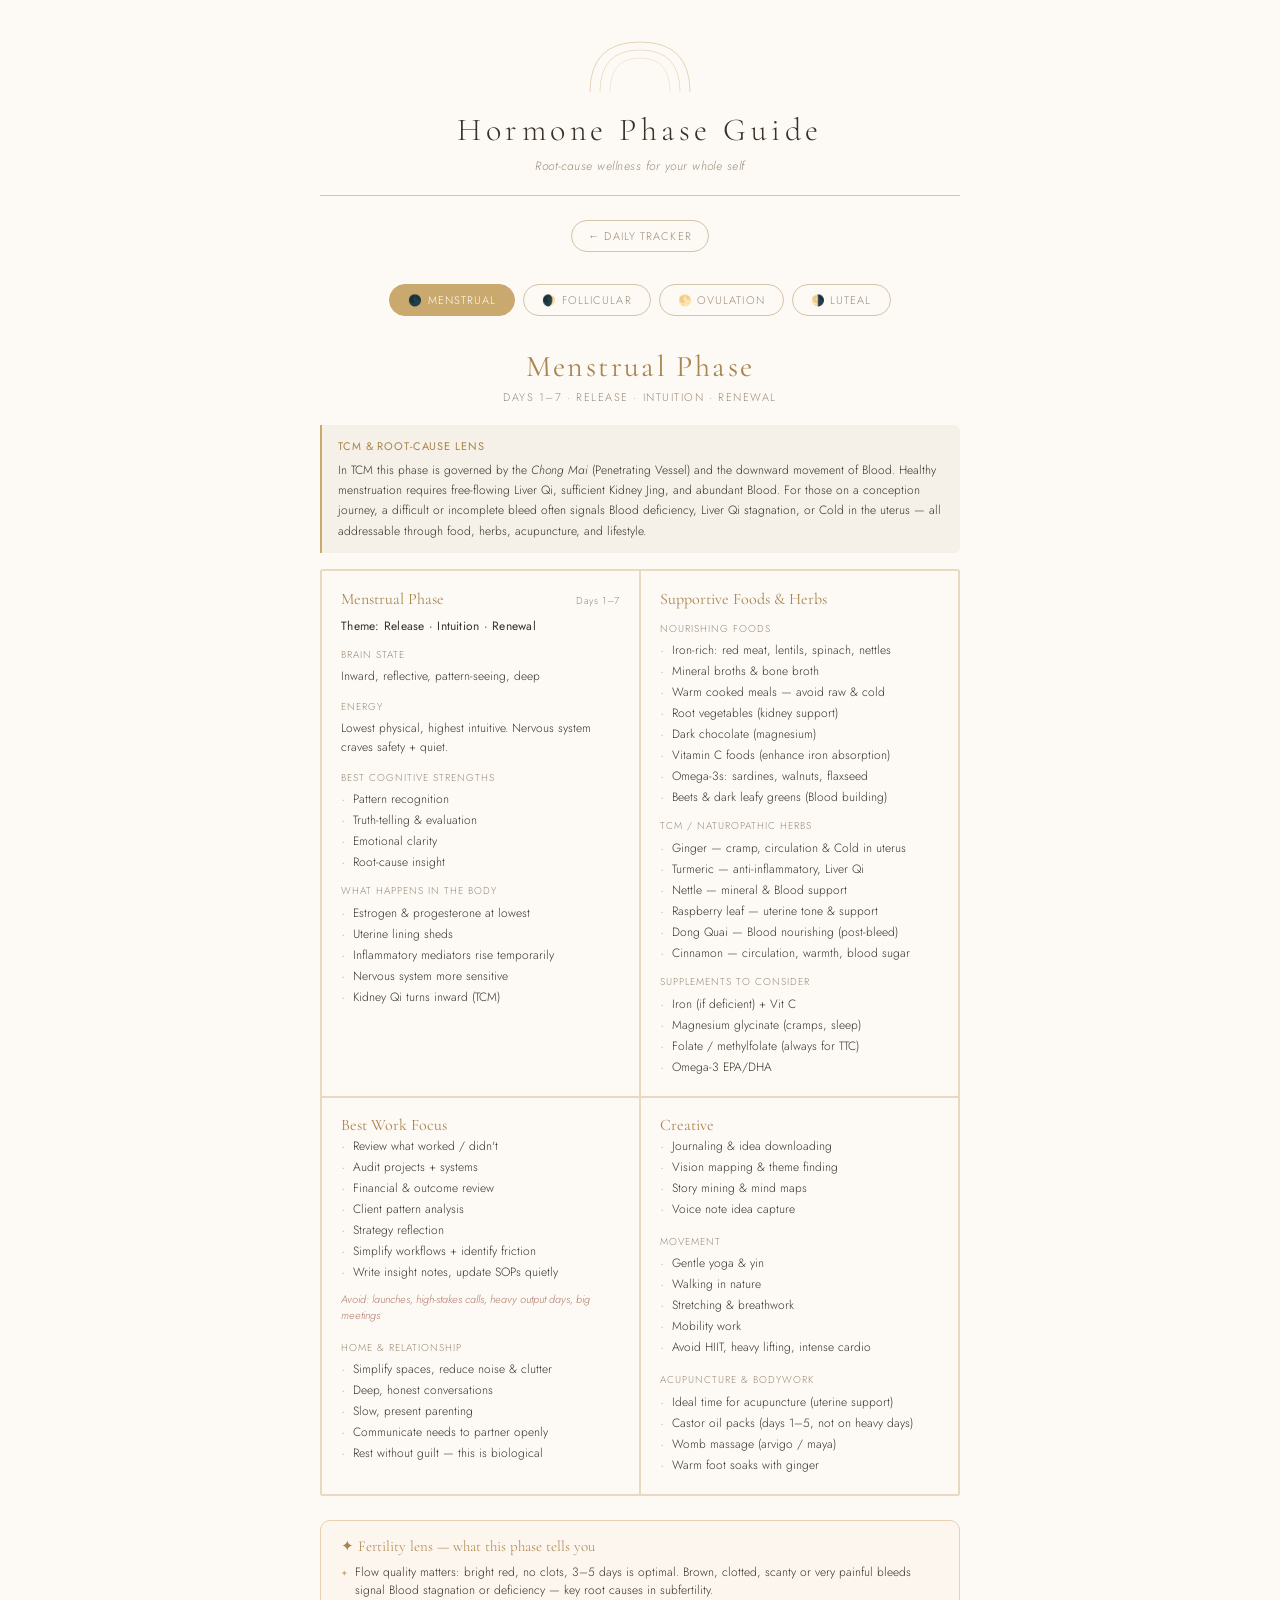
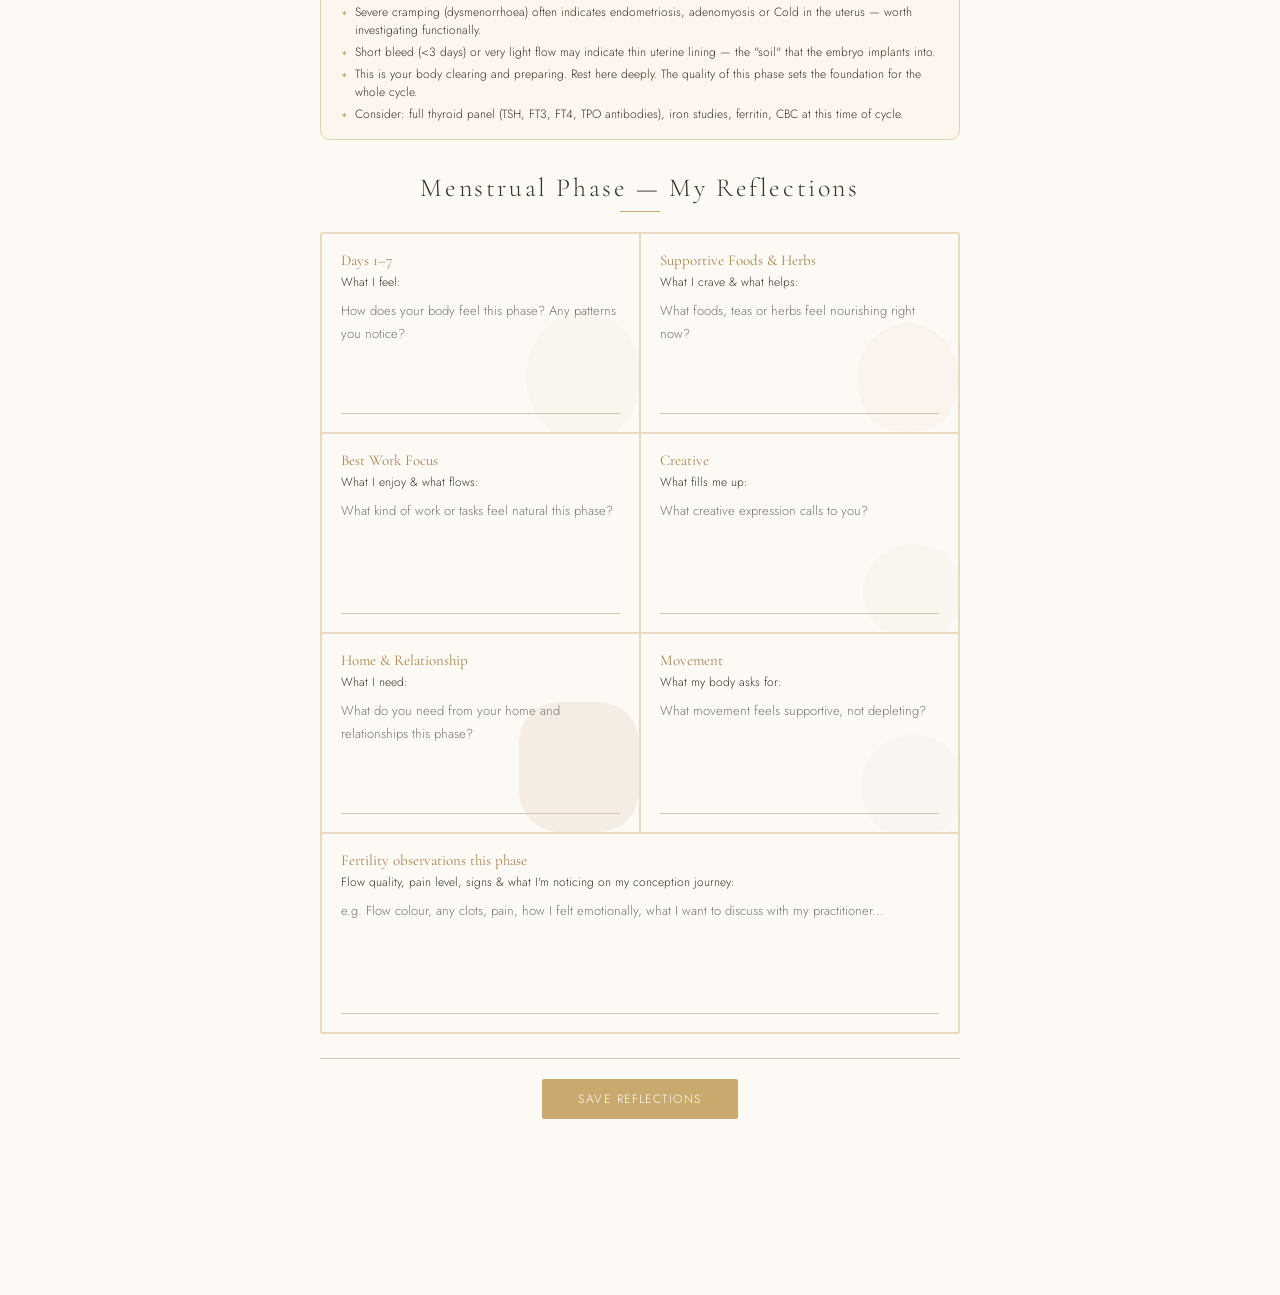
==== phases.html @ ce0a1171 "Add files via upload" ====
<!DOCTYPE html>
<html lang="en">
<head>
  <meta charset="UTF-8" />
  <meta name="viewport" content="width=device-width, initial-scale=1.0" />
  <title>Hormone Phase Guide</title>
  <link rel="preconnect" href="https://fonts.googleapis.com" />
  <link rel="preconnect" href="https://fonts.gstatic.com" crossorigin />
  <link href="https://fonts.googleapis.com/css2?family=Cormorant+Garamond:ital,wght@0,300;0,400;1,300;1,400&family=Jost:wght@300;400&display=swap" rel="stylesheet" />
  <link rel="stylesheet" href="style.css" />
  <style>
    /* ── Page-level nav ── */
    .phase-nav {
      display: flex;
      justify-content: center;
      gap: 8px;
      padding: 1.5rem 0 0.5rem;
      flex-wrap: wrap;
    }
    .phase-nav-btn {
      font-family: 'Jost', sans-serif;
      font-weight: 300;
      font-size: 11px;
      letter-spacing: 0.1em;
      text-transform: uppercase;
      border: 0.5px solid var(--border);
      background: none;
      color: var(--muted);
      padding: 7px 18px;
      border-radius: 20px;
      cursor: pointer;
      transition: all 0.2s;
    }
    .phase-nav-btn:hover { border-color: var(--sand); color: var(--sand); }
    .phase-nav-btn.active { background: var(--sand); color: #fff; border-color: var(--sand); }

    /* ── Phase page ── */
    .phase-page { display: none; padding-bottom: 4rem; }
    .phase-page.visible { display: block; }

    /* ── Overview title ── */
    .overview-title {
      text-align: center;
      font-family: 'Cormorant Garamond', serif;
      font-size: clamp(22px, 5vw, 30px);
      font-weight: 400;
      color: var(--sand-dark);
      letter-spacing: 0.08em;
      margin: 1.5rem 0 0.25rem;
    }
    .overview-subtitle {
      text-align: center;
      font-size: 11px;
      letter-spacing: 0.14em;
      color: var(--muted);
      text-transform: uppercase;
      margin-bottom: 1.25rem;
    }

    /* ── Overview grid (2×2) ── */
    .overview-grid {
      display: grid;
      grid-template-columns: 1fr 1fr;
      border: 0.5px solid var(--sand-light);
      border-radius: 2px;
      overflow: hidden;
      margin-bottom: 1.5rem;
    }
    .og-cell {
      border: 0.5px solid var(--sand-light);
      padding: 1.1rem 1.2rem 1.25rem;
    }
    .og-cell-header {
      font-family: 'Cormorant Garamond', serif;
      font-size: 16px;
      font-weight: 400;
      color: var(--sand-dark);
      margin-bottom: 0.1rem;
      display: flex;
      align-items: baseline;
      justify-content: space-between;
      gap: 8px;
    }
    .og-cell-days {
      font-family: 'Jost', sans-serif;
      font-size: 10px;
      font-weight: 300;
      color: var(--muted);
      letter-spacing: 0.06em;
    }
    .og-theme {
      font-size: 12px;
      font-weight: 400;
      color: var(--text);
      margin: 0.5rem 0 0.75rem;
      letter-spacing: 0.02em;
    }
    .og-block-label {
      font-size: 10px;
      letter-spacing: 0.1em;
      color: var(--muted);
      text-transform: uppercase;
      margin: 0.75rem 0 0.35rem;
    }
    .og-list {
      list-style: none;
      padding: 0;
      margin: 0;
      display: flex;
      flex-direction: column;
      gap: 3px;
    }
    .og-list li {
      font-size: 12px;
      font-weight: 300;
      color: var(--text);
      line-height: 1.5;
      padding-left: 12px;
      position: relative;
    }
    .og-list li::before {
      content: '·';
      position: absolute;
      left: 0;
      color: var(--sand);
      font-size: 16px;
      line-height: 1.1;
    }
    .og-avoid {
      font-size: 11px;
      color: #b07a6a;
      font-style: italic;
      margin-top: 0.625rem;
      line-height: 1.5;
    }
    .og-inline-label {
      font-size: 11px;
      font-weight: 400;
      color: var(--text);
      margin-bottom: 3px;
    }

    /* ── TCM accent box ── */
    .tcm-box {
      background: var(--sand-pale);
      border-left: 2px solid var(--sand);
      border-radius: 0 6px 6px 0;
      padding: 0.75rem 1rem;
      margin: 1rem 0;
      font-size: 12px;
      font-weight: 300;
      color: var(--text);
      line-height: 1.7;
    }
    .tcm-box strong {
      font-weight: 400;
      color: var(--sand-dark);
      display: block;
      font-size: 11px;
      letter-spacing: 0.08em;
      text-transform: uppercase;
      margin-bottom: 4px;
    }

    /* ── Fertility focus banner ── */
    .fertility-banner {
      background: #fdf6ee;
      border: 0.5px solid #e8d0b0;
      border-radius: 10px;
      padding: 1rem 1.25rem;
      margin-bottom: 1.25rem;
    }
    .fertility-banner-title {
      font-family: 'Cormorant Garamond', serif;
      font-size: 15px;
      color: var(--sand-dark);
      margin-bottom: 0.5rem;
      display: flex;
      align-items: center;
      gap: 8px;
    }
    .fertility-banner ul {
      list-style: none;
      padding: 0;
      margin: 0;
      display: flex;
      flex-direction: column;
      gap: 4px;
    }
    .fertility-banner li {
      font-size: 12px;
      font-weight: 300;
      color: var(--text);
      line-height: 1.5;
      padding-left: 14px;
      position: relative;
    }
    .fertility-banner li::before {
      content: '✦';
      position: absolute;
      left: 0;
      color: var(--sand);
      font-size: 8px;
      top: 4px;
    }

    /* ── Reflection page ── */
    .reflection-title {
      text-align: center;
      font-family: 'Cormorant Garamond', serif;
      font-size: clamp(20px, 4vw, 26px);
      font-weight: 300;
      color: var(--text);
      letter-spacing: 0.1em;
      margin: 2rem 0 0.25rem;
    }
    .reflection-divider {
      width: 40px;
      height: 0.5px;
      background: var(--sand);
      margin: 0.5rem auto 1.25rem;
    }
    .reflection-grid {
      display: grid;
      grid-template-columns: 1fr 1fr;
      border: 0.5px solid var(--sand-light);
      border-radius: 2px;
      overflow: hidden;
    }
    .rg-cell {
      border: 0.5px solid var(--sand-light);
      padding: 1.1rem 1.2rem;
      min-height: 200px;
      display: flex;
      flex-direction: column;
      position: relative;
      overflow: hidden;
    }
    .rg-cell-title {
      font-family: 'Cormorant Garamond', serif;
      font-size: 15px;
      font-weight: 400;
      color: var(--sand-dark);
      margin-bottom: 4px;
    }
    .rg-cell-prompt {
      font-size: 12px;
      font-weight: 300;
      color: var(--text);
      margin-bottom: 0.5rem;
    }
    .rg-textarea {
      flex: 1;
      background: none;
      border: none;
      border-bottom: 0.5px solid var(--border);
      font-family: 'Jost', sans-serif;
      font-size: 13px;
      font-weight: 300;
      color: var(--text);
      resize: none;
      outline: none;
      line-height: 1.8;
      min-height: 80px;
      width: 100%;
      position: relative;
      z-index: 1;
    }
    .rg-textarea:focus { border-bottom-color: var(--sand); }

    /* decorative blobs */
    .rg-blob {
      position: absolute;
      bottom: -10px;
      right: -10px;
      opacity: 0.18;
      pointer-events: none;
    }

    /* ── Back to tracker link ── */
    .back-link {
      display: inline-flex;
      align-items: center;
      gap: 6px;
      font-size: 11px;
      letter-spacing: 0.1em;
      color: var(--muted);
      text-transform: uppercase;
      text-decoration: none;
      border: 0.5px solid var(--border);
      padding: 7px 16px;
      border-radius: 20px;
      transition: all 0.2s;
      margin-bottom: 0.5rem;
    }
    .back-link:hover { border-color: var(--sand); color: var(--sand); }

    .save-reflections {
      text-align: center;
      margin-top: 1.5rem;
      padding-top: 1.25rem;
      border-top: 0.5px solid var(--border);
    }

    @media (max-width: 520px) {
      .overview-grid, .reflection-grid { grid-template-columns: 1fr; }
      .og-cell-header { flex-direction: column; gap: 2px; }
    }
  </style>
</head>
<body>
<div class="app">

  <div class="toast" id="toast">Reflections saved ✓</div>

  <header class="header">
    <div class="arch-decoration" aria-hidden="true">
      <svg viewBox="0 0 120 60" xmlns="http://www.w3.org/2000/svg" width="120" height="60">
        <path d="M10,60 Q10,10 60,10 Q110,10 110,60" fill="none" stroke="#c9a96e" stroke-width="0.8" opacity="0.6"/>
        <path d="M20,60 Q20,18 60,18 Q100,18 100,60" fill="none" stroke="#c9a96e" stroke-width="0.7" opacity="0.5"/>
        <path d="M30,60 Q30,26 60,26 Q90,26 90,60" fill="none" stroke="#c9a96e" stroke-width="0.6" opacity="0.4"/>
      </svg>
    </div>
    <h1>Hormone Phase Guide</h1>
    <p style="font-size:12px;color:var(--muted);margin-top:0.5rem;letter-spacing:0.04em;font-style:italic">Root-cause wellness for your whole self</p>
  </header>

  <div style="text-align:center;margin-top:0.75rem">
    <a href="index.html" class="back-link">← Daily tracker</a>
  </div>

  <!-- Phase navigation -->
  <nav class="phase-nav" aria-label="Phase selector">
    <button class="phase-nav-btn active" onclick="showPhase('menstrual')">🌑 Menstrual</button>
    <button class="phase-nav-btn"        onclick="showPhase('follicular')">🌒 Follicular</button>
    <button class="phase-nav-btn"        onclick="showPhase('ovulation')">🌕 Ovulation</button>
    <button class="phase-nav-btn"        onclick="showPhase('luteal')">🌗 Luteal</button>
  </nav>

  <!-- ══════════════════════════════════════
       MENSTRUAL PHASE
  ══════════════════════════════════════ -->
  <div class="phase-page visible" id="page-menstrual">

    <div class="overview-title">Menstrual Phase</div>
    <div class="overview-subtitle">Days 1–7 · Release · Intuition · Renewal</div>

    <div class="tcm-box">
      <strong>TCM &amp; Root-Cause Lens</strong>
      In TCM this phase is governed by the <em>Chong Mai</em> (Penetrating Vessel) and the downward movement of Blood. Healthy menstruation requires free-flowing Liver Qi, sufficient Kidney Jing, and abundant Blood. For those on a conception journey, a difficult or incomplete bleed often signals Blood deficiency, Liver Qi stagnation, or Cold in the uterus — all addressable through food, herbs, acupuncture, and lifestyle.
    </div>

    <div class="overview-grid">
      <!-- Cell 1: Phase overview -->
      <div class="og-cell">
        <div class="og-cell-header">Menstrual Phase <span class="og-cell-days">Days 1–7</span></div>
        <div class="og-theme">Theme: Release · Intuition · Renewal</div>
        <div class="og-block-label">Brain state</div>
        <p style="font-size:12px;font-weight:300;color:var(--text);line-height:1.6;margin-bottom:0.5rem">Inward, reflective, pattern-seeing, deep</p>
        <div class="og-block-label">Energy</div>
        <p style="font-size:12px;font-weight:300;color:var(--text);line-height:1.6;margin-bottom:0.5rem">Lowest physical, highest intuitive. Nervous system craves safety + quiet.</p>
        <div class="og-block-label">Best cognitive strengths</div>
        <ul class="og-list">
          <li>Pattern recognition</li>
          <li>Truth-telling &amp; evaluation</li>
          <li>Emotional clarity</li>
          <li>Root-cause insight</li>
        </ul>
        <div class="og-block-label">What happens in the body</div>
        <ul class="og-list">
          <li>Estrogen &amp; progesterone at lowest</li>
          <li>Uterine lining sheds</li>
          <li>Inflammatory mediators rise temporarily</li>
          <li>Nervous system more sensitive</li>
          <li>Kidney Qi turns inward (TCM)</li>
        </ul>
      </div>

      <!-- Cell 2: Food & herbs -->
      <div class="og-cell">
        <div class="og-cell-header">Supportive Foods &amp; Herbs</div>
        <div class="og-block-label">Nourishing foods</div>
        <ul class="og-list">
          <li>Iron-rich: red meat, lentils, spinach, nettles</li>
          <li>Mineral broths &amp; bone broth</li>
          <li>Warm cooked meals — avoid raw &amp; cold</li>
          <li>Root vegetables (kidney support)</li>
          <li>Dark chocolate (magnesium)</li>
          <li>Vitamin C foods (enhance iron absorption)</li>
          <li>Omega-3s: sardines, walnuts, flaxseed</li>
          <li>Beets &amp; dark leafy greens (Blood building)</li>
        </ul>
        <div class="og-block-label">TCM / naturopathic herbs</div>
        <ul class="og-list">
          <li>Ginger — cramp, circulation &amp; Cold in uterus</li>
          <li>Turmeric — anti-inflammatory, Liver Qi</li>
          <li>Nettle — mineral &amp; Blood support</li>
          <li>Raspberry leaf — uterine tone &amp; support</li>
          <li>Dong Quai — Blood nourishing (post-bleed)</li>
          <li>Cinnamon — circulation, warmth, blood sugar</li>
        </ul>
        <div class="og-block-label">Supplements to consider</div>
        <ul class="og-list">
          <li>Iron (if deficient) + Vit C</li>
          <li>Magnesium glycinate (cramps, sleep)</li>
          <li>Folate / methylfolate (always for TTC)</li>
          <li>Omega-3 EPA/DHA</li>
        </ul>
      </div>

      <!-- Cell 3: Work + home -->
      <div class="og-cell">
        <div class="og-cell-header">Best Work Focus</div>
        <ul class="og-list">
          <li>Review what worked / didn't</li>
          <li>Audit projects + systems</li>
          <li>Financial &amp; outcome review</li>
          <li>Client pattern analysis</li>
          <li>Strategy reflection</li>
          <li>Simplify workflows + identify friction</li>
          <li>Write insight notes, update SOPs quietly</li>
        </ul>
        <p class="og-avoid">Avoid: launches, high-stakes calls, heavy output days, big meetings</p>
        <div class="og-block-label" style="margin-top:1rem">Home &amp; relationship</div>
        <ul class="og-list">
          <li>Simplify spaces, reduce noise &amp; clutter</li>
          <li>Deep, honest conversations</li>
          <li>Slow, present parenting</li>
          <li>Communicate needs to partner openly</li>
          <li>Rest without guilt — this is biological</li>
        </ul>
      </div>

      <!-- Cell 4: Creative + movement -->
      <div class="og-cell">
        <div class="og-cell-header">Creative</div>
        <ul class="og-list">
          <li>Journaling &amp; idea downloading</li>
          <li>Vision mapping &amp; theme finding</li>
          <li>Story mining &amp; mind maps</li>
          <li>Voice note idea capture</li>
        </ul>
        <div class="og-block-label" style="margin-top:1rem">Movement</div>
        <ul class="og-list">
          <li>Gentle yoga &amp; yin</li>
          <li>Walking in nature</li>
          <li>Stretching &amp; breathwork</li>
          <li>Mobility work</li>
          <li>Avoid HIIT, heavy lifting, intense cardio</li>
        </ul>
        <div class="og-block-label" style="margin-top:1rem">Acupuncture &amp; bodywork</div>
        <ul class="og-list">
          <li>Ideal time for acupuncture (uterine support)</li>
          <li>Castor oil packs (days 1–5, not on heavy days)</li>
          <li>Womb massage (arvigo / maya)</li>
          <li>Warm foot soaks with ginger</li>
        </ul>
      </div>
    </div>

    <!-- Fertility focus -->
    <div class="fertility-banner">
      <div class="fertility-banner-title">✦ Fertility lens — what this phase tells you</div>
      <ul>
        <li>Flow quality matters: bright red, no clots, 3–5 days is optimal. Brown, clotted, scanty or very painful bleeds signal Blood stagnation or deficiency — key root causes in subfertility.</li>
        <li>Severe cramping (dysmenorrhoea) often indicates endometriosis, adenomyosis or Cold in the uterus — worth investigating functionally.</li>
        <li>Short bleed (&lt;3 days) or very light flow may indicate thin uterine lining — the "soil" that the embryo implants into.</li>
        <li>This is your body clearing and preparing. Rest here deeply. The quality of this phase sets the foundation for the whole cycle.</li>
        <li>Consider: full thyroid panel (TSH, FT3, FT4, TPO antibodies), iron studies, ferritin, CBC at this time of cycle.</li>
      </ul>
    </div>

    <!-- Reflection journal -->
    <div class="reflection-title">Menstrual Phase — My Reflections</div>
    <div class="reflection-divider"></div>
    <div class="reflection-grid">
      <div class="rg-cell">
        <div class="rg-cell-title">Days 1–7</div>
        <div class="rg-cell-prompt">What I feel:</div>
        <textarea class="rg-textarea" id="ref-menstrual-feel" placeholder="How does your body feel this phase? Any patterns you notice?"></textarea>
        <svg class="rg-blob" width="130" height="140" viewBox="0 0 130 140">
          <ellipse cx="65" cy="75" rx="58" ry="65" fill="#e8e0d4"/>
        </svg>
      </div>
      <div class="rg-cell">
        <div class="rg-cell-title">Supportive Foods &amp; Herbs</div>
        <div class="rg-cell-prompt">What I crave &amp; what helps:</div>
        <textarea class="rg-textarea" id="ref-menstrual-food" placeholder="What foods, teas or herbs feel nourishing right now?"></textarea>
        <svg class="rg-blob" width="120" height="130" viewBox="0 0 120 130">
          <path d="M60,10 Q110,20 110,65 Q110,120 60,120 Q10,120 10,65 Q10,20 60,10Z" fill="#f2d4c8"/>
        </svg>
      </div>
      <div class="rg-cell">
        <div class="rg-cell-title">Best Work Focus</div>
        <div class="rg-cell-prompt">What I enjoy &amp; what flows:</div>
        <textarea class="rg-textarea" id="ref-menstrual-work" placeholder="What kind of work or tasks feel natural this phase?"></textarea>
      </div>
      <div class="rg-cell">
        <div class="rg-cell-title">Creative</div>
        <div class="rg-cell-prompt">What fills me up:</div>
        <textarea class="rg-textarea" id="ref-menstrual-creative" placeholder="What creative expression calls to you?"></textarea>
        <svg class="rg-blob" width="110" height="110" viewBox="0 0 110 110">
          <ellipse cx="55" cy="60" rx="50" ry="48" fill="#e8e0d4"/>
        </svg>
      </div>
      <div class="rg-cell">
        <div class="rg-cell-title">Home &amp; Relationship</div>
        <div class="rg-cell-prompt">What I need:</div>
        <textarea class="rg-textarea" id="ref-menstrual-home" placeholder="What do you need from your home and relationships this phase?"></textarea>
        <svg class="rg-blob" width="140" height="150" viewBox="0 0 140 150">
          <rect x="10" y="10" width="120" height="130" rx="40" fill="#d4b896"/>
        </svg>
      </div>
      <div class="rg-cell">
        <div class="rg-cell-title">Movement</div>
        <div class="rg-cell-prompt">What my body asks for:</div>
        <textarea class="rg-textarea" id="ref-menstrual-move" placeholder="What movement feels supportive, not depleting?"></textarea>
        <svg class="rg-blob" width="120" height="120" viewBox="0 0 120 120">
          <ellipse cx="65" cy="65" rx="52" ry="52" fill="#e8e4dc"/>
        </svg>
      </div>
      <div class="rg-cell" style="grid-column:1/-1">
        <div class="rg-cell-title">Fertility observations this phase</div>
        <div class="rg-cell-prompt">Flow quality, pain level, signs &amp; what I'm noticing on my conception journey:</div>
        <textarea class="rg-textarea" id="ref-menstrual-fertility" rows="4" placeholder="e.g. Flow colour, any clots, pain, how I felt emotionally, what I want to discuss with my practitioner..."></textarea>
      </div>
    </div>
    <div class="save-reflections">
      <button class="btn-save" onclick="saveReflections('menstrual')">Save reflections</button>
    </div>
  </div>


  <!-- ══════════════════════════════════════
       FOLLICULAR PHASE
  ══════════════════════════════════════ -->
  <div class="phase-page" id="page-follicular">

    <div class="overview-title">Follicular Phase</div>
    <div class="overview-subtitle">Days 6–14 · Emergence · Possibility · Growth</div>

    <div class="tcm-box">
      <strong>TCM &amp; Root-Cause Lens</strong>
      Post-bleed, the body begins rebuilding. In TCM this is the <em>Yin phase</em> — Kidney Yin and Blood are nourished, the uterine lining thickens, and Essence (Jing) rises. Functionally, estrogen rises and FSH stimulates follicle development. For conception, the quality of this phase directly determines egg quality and endometrial receptivity. Nourishing Yin deeply here is one of the most powerful things a woman on a fertility journey can do.
    </div>

    <div class="overview-grid">
      <div class="og-cell">
        <div class="og-cell-header">Follicular Phase <span class="og-cell-days">Days 6–14</span></div>
        <div class="og-theme">Theme: Emergence · Possibility · New beginnings</div>
        <div class="og-block-label">Brain state</div>
        <p style="font-size:12px;font-weight:300;color:var(--text);line-height:1.6;margin-bottom:0.5rem">Curious, open, optimistic, externally focused. Dopamine rising.</p>
        <div class="og-block-label">Energy</div>
        <p style="font-size:12px;font-weight:300;color:var(--text);line-height:1.6;margin-bottom:0.5rem">Building steadily. Stamina increases. Feels lighter and more social.</p>
        <div class="og-block-label">Best cognitive strengths</div>
        <ul class="og-list">
          <li>Learning &amp; absorbing new information</li>
          <li>Starting new projects</li>
          <li>Creative ideation</li>
          <li>Risk-taking &amp; exploration</li>
        </ul>
        <div class="og-block-label">What happens in the body</div>
        <ul class="og-list">
          <li>FSH stimulates follicle development</li>
          <li>Estrogen rises — lining rebuilds</li>
          <li>Cervical mucus becomes more fluid</li>
          <li>Body temperature lower (Yin phase)</li>
          <li>Kidney Yin &amp; Blood are nourished (TCM)</li>
        </ul>
      </div>
      <div class="og-cell">
        <div class="og-cell-header">Supportive Foods &amp; Herbs</div>
        <div class="og-block-label">Nourishing foods</div>
        <ul class="og-list">
          <li>Sprouted seeds: flax, pumpkin (seed cycling)</li>
          <li>Fermented foods: kimchi, sauerkraut, kefir</li>
          <li>Light proteins: eggs, fish, legumes</li>
          <li>Colourful vegetables &amp; cruciferous greens</li>
          <li>Berries (antioxidants for egg quality)</li>
          <li>Avocado &amp; olive oil (hormone precursors)</li>
          <li>Dark leafy greens (folate, Blood building)</li>
          <li>Soaked nuts &amp; seeds</li>
        </ul>
        <div class="og-block-label">TCM / naturopathic herbs</div>
        <ul class="og-list">
          <li>Shatavari — Yin tonic, endometrial support</li>
          <li>He Shou Wu (Fo-Ti) — Blood &amp; Jing nourishing</li>
          <li>Maca root — hormonal adaptogen, egg quality</li>
          <li>Royal jelly — follicle &amp; egg quality support</li>
          <li>Schisandra — Liver, Kidney, antioxidant</li>
          <li>Peony root (Bai Shao) — Blood nourishing</li>
        </ul>
        <div class="og-block-label">Supplements to consider</div>
        <ul class="og-list">
          <li>CoQ10 / Ubiquinol (egg quality, mitochondria)</li>
          <li>Vitamin D3 + K2 (follicle development)</li>
          <li>Inositol (PCOS, insulin sensitivity)</li>
          <li>Zinc (folliculogenesis)</li>
        </ul>
      </div>
      <div class="og-cell">
        <div class="og-cell-header">Best Work Focus</div>
        <ul class="og-list">
          <li>Begin new projects &amp; initiatives</li>
          <li>Research, learning &amp; planning</li>
          <li>Pitching, networking, first meetings</li>
          <li>Content creation &amp; writing</li>
          <li>Skill building &amp; training</li>
          <li>Setting intentions &amp; goals</li>
        </ul>
        <div class="og-block-label" style="margin-top:1rem">Home &amp; relationship</div>
        <ul class="og-list">
          <li>Spring-clean &amp; refresh spaces</li>
          <li>Plan dates, social connection</li>
          <li>Communicate hopes with partner</li>
          <li>Try new activities together</li>
          <li>Reconnect with pleasure &amp; playfulness</li>
        </ul>
      </div>
      <div class="og-cell">
        <div class="og-cell-header">Creative &amp; Movement</div>
        <div class="og-block-label">Creative</div>
        <ul class="og-list">
          <li>Brainstorming &amp; vision boarding</li>
          <li>Writing, art, music</li>
          <li>Learning a new skill or craft</li>
          <li>Photography &amp; expression</li>
        </ul>
        <div class="og-block-label" style="margin-top:1rem">Movement</div>
        <ul class="og-list">
          <li>Pilates &amp; dance</li>
          <li>Running &amp; cycling (building intensity)</li>
          <li>Swimming</li>
          <li>Strength training begins well here</li>
          <li>Avoid over-exercising — cortisol disrupts estrogen</li>
        </ul>
        <div class="og-block-label" style="margin-top:1rem">Acupuncture &amp; bodywork</div>
        <ul class="og-list">
          <li>Acupuncture: follicle stimulation, Yin nourishing</li>
          <li>Abdominal massage to increase uterine blood flow</li>
          <li>Castor oil packs (days 6–12 if no active bleed)</li>
        </ul>
      </div>
    </div>

    <div class="fertility-banner">
      <div class="fertility-banner-title">✦ Fertility lens — your most important phase for egg quality</div>
      <ul>
        <li>Follicle development begins ~90 days before ovulation — what you do now (and over 3 months) directly influences egg quality. This is not a quick fix; it is deep nourishment.</li>
        <li>Estrogen dominance signs (heavy periods, breast tenderness, bloating) often indicate Liver Qi stagnation and impaired estrogen metabolism — support with cruciferous veg, DIM, and liver herbs.</li>
        <li>Thin uterine lining (&lt;7mm): focus on Kidney Yin foods, acupuncture, and avoid over-exercising which directs blood away from the uterus.</li>
        <li>PCOS pattern (follicles not maturing): seed cycling, inositol, low-GI diet, and addressing insulin resistance are key root causes.</li>
        <li>Consider: Day 3 bloods (FSH, LH, estradiol, AMH) — best taken in early follicular phase.</li>
      </ul>
    </div>

    <div class="reflection-title">Follicular Phase — My Reflections</div>
    <div class="reflection-divider"></div>
    <div class="reflection-grid">
      <div class="rg-cell">
        <div class="rg-cell-title">Days 6–14</div>
        <div class="rg-cell-prompt">What I feel:</div>
        <textarea class="rg-textarea" id="ref-follicular-feel" placeholder="How does your energy shift as you emerge from menstruation?"></textarea>
      </div>
      <div class="rg-cell">
        <div class="rg-cell-title">Supportive Foods &amp; Herbs</div>
        <div class="rg-cell-prompt">What I crave &amp; what helps:</div>
        <textarea class="rg-textarea" id="ref-follicular-food" placeholder="What feels nourishing and light right now?"></textarea>
        <svg class="rg-blob" width="120" height="120" viewBox="0 0 120 120">
          <ellipse cx="60" cy="65" rx="52" ry="48" fill="#e8f0e4"/>
        </svg>
      </div>
      <div class="rg-cell">
        <div class="rg-cell-title">Best Work Focus</div>
        <div class="rg-cell-prompt">What I enjoy &amp; what flows:</div>
        <textarea class="rg-textarea" id="ref-follicular-work" placeholder="What projects or tasks are you energised to begin?"></textarea>
      </div>
      <div class="rg-cell">
        <div class="rg-cell-title">Creative</div>
        <div class="rg-cell-prompt">What fills me up:</div>
        <textarea class="rg-textarea" id="ref-follicular-creative" placeholder="What creative sparks are arriving?"></textarea>
      </div>
      <div class="rg-cell">
        <div class="rg-cell-title">Home &amp; Relationship</div>
        <div class="rg-cell-prompt">What I need:</div>
        <textarea class="rg-textarea" id="ref-follicular-home" placeholder="How do you want to connect with your partner and home?"></textarea>
      </div>
      <div class="rg-cell">
        <div class="rg-cell-title">Movement</div>
        <div class="rg-cell-prompt">What my body asks for:</div>
        <textarea class="rg-textarea" id="ref-follicular-move" placeholder="What movement feels energising and joyful?"></textarea>
      </div>
      <div class="rg-cell" style="grid-column:1/-1">
        <div class="rg-cell-title">Fertility observations this phase</div>
        <div class="rg-cell-prompt">Mucus changes, OPK readings, BBT, energy, libido, what I'm noticing:</div>
        <textarea class="rg-textarea" id="ref-follicular-fertility" rows="4" placeholder="e.g. Mucus becoming more watery, energy returning, what I want to discuss with my practitioner..."></textarea>
      </div>
    </div>
    <div class="save-reflections">
      <button class="btn-save" onclick="saveReflections('follicular')">Save reflections</button>
    </div>
  </div>


  <!-- ══════════════════════════════════════
       OVULATION PHASE
  ══════════════════════════════════════ -->
  <div class="phase-page" id="page-ovulation">

    <div class="overview-title">Ovulation Phase</div>
    <div class="overview-subtitle">Days 14–16 · Peak · Expression · Connection</div>

    <div class="tcm-box">
      <strong>TCM &amp; Root-Cause Lens</strong>
      Ovulation is the pivot point — the transition from Yin to Yang, from building to warming. In TCM, the LH surge triggers the Kidney Yang to rise and the egg to be released. This requires strong Kidney Qi, free-flowing Liver Qi (to allow release), and abundant Jing. Anovulation or poor ovulation quality is often rooted in Kidney Yang deficiency, Liver Qi stagnation, or Phlegm-Damp obstruction (common in PCOS). This is the window of conception.
    </div>

    <div class="overview-grid">
      <div class="og-cell">
        <div class="og-cell-header">Ovulation Phase <span class="og-cell-days">Days 14–16</span></div>
        <div class="og-theme">Theme: Peak expression · Magnetism · Connection</div>
        <div class="og-block-label">Brain state</div>
        <p style="font-size:12px;font-weight:300;color:var(--text);line-height:1.6;margin-bottom:0.5rem">Confident, articulate, social, magnetic. Highest verbal fluency &amp; charisma.</p>
        <div class="og-block-label">Energy</div>
        <p style="font-size:12px;font-weight:300;color:var(--text);line-height:1.6;margin-bottom:0.5rem">Peak physical and social energy. LH surges. Testosterone briefly rises.</p>
        <div class="og-block-label">Best cognitive strengths</div>
        <ul class="og-list">
          <li>Public speaking &amp; presentations</li>
          <li>Negotiation &amp; persuasion</li>
          <li>Leadership &amp; collaboration</li>
          <li>High-stakes decisions</li>
        </ul>
        <div class="og-block-label">What happens in the body</div>
        <ul class="og-list">
          <li>LH surge triggers egg release</li>
          <li>Estrogen peaks then drops</li>
          <li>Egg is viable 12–24 hours</li>
          <li>Sperm can survive 3–5 days in fertile mucus</li>
          <li>BBT rises 0.2–0.5°C post-ovulation</li>
          <li>Kidney Yang rises (TCM)</li>
        </ul>
      </div>
      <div class="og-cell">
        <div class="og-cell-header">Supportive Foods &amp; Herbs</div>
        <div class="og-block-label">Nourishing foods</div>
        <ul class="og-list">
          <li>Sunflower &amp; sesame seeds (seed cycling)</li>
          <li>Light, vibrant whole foods</li>
          <li>Zinc-rich foods: oysters, pumpkin seeds, beef</li>
          <li>Antioxidant-rich: pomegranate, berries, beets</li>
          <li>Eggs &amp; quality animal proteins</li>
          <li>Anti-inflammatory fats: oily fish, avocado</li>
          <li>Stay well hydrated — supports fertile mucus</li>
        </ul>
        <div class="og-block-label">TCM / naturopathic herbs</div>
        <ul class="og-list">
          <li>Vitex (Chaste tree) — LH surge support</li>
          <li>Red clover — estrogen-supportive isoflavones</li>
          <li>Liquorice root — LH modulation</li>
          <li>Tribulus — ovarian stimulation (pre-ovulation)</li>
          <li>Pomegranate — uterine blood flow, implantation</li>
        </ul>
        <div class="og-block-label">Supplements to consider</div>
        <ul class="og-list">
          <li>Vitamin E (egg &amp; uterine lining quality)</li>
          <li>NAC (antioxidant, PCOS, mucus quality)</li>
          <li>L-Arginine (uterine blood flow)</li>
          <li>Continue CoQ10 &amp; folate</li>
        </ul>
      </div>
      <div class="og-cell">
        <div class="og-cell-header">Best Work Focus</div>
        <ul class="og-list">
          <li>Big presentations &amp; pitches</li>
          <li>Launches &amp; important announcements</li>
          <li>Team meetings &amp; collaboration</li>
          <li>Difficult conversations &amp; negotiations</li>
          <li>Networking &amp; visibility</li>
          <li>Mentoring &amp; leadership</li>
        </ul>
        <div class="og-block-label" style="margin-top:1rem">Home &amp; relationship</div>
        <ul class="og-list">
          <li>Intimacy &amp; connection with partner</li>
          <li>Express love, appreciation &amp; desire openly</li>
          <li>Social gatherings &amp; shared experiences</li>
          <li>Heart-to-heart conversations</li>
          <li>This is the window — prioritise connection</li>
        </ul>
      </div>
      <div class="og-cell">
        <div class="og-cell-header">Creative &amp; Movement</div>
        <div class="og-block-label">Creative</div>
        <ul class="og-list">
          <li>Performing, presenting, teaching</li>
          <li>Collaborative projects</li>
          <li>Bold creative output</li>
          <li>Video, podcast, public expression</li>
        </ul>
        <div class="og-block-label" style="margin-top:1rem">Movement</div>
        <ul class="og-list">
          <li>Peak performance training</li>
          <li>Dance, running, HIIT if desired</li>
          <li>Group fitness &amp; team sports</li>
          <li>After ovulation: transition to gentler movement</li>
        </ul>
        <div class="og-block-label" style="margin-top:1rem">Acupuncture &amp; bodywork</div>
        <ul class="og-list">
          <li>Acupuncture around ovulation: triggers &amp; supports release</li>
          <li>Abdominal massage before (not after) ovulation</li>
          <li>Rest after ovulation — support implantation</li>
        </ul>
      </div>
    </div>

    <div class="fertility-banner">
      <div class="fertility-banner-title">✦ Fertility lens — your conception window</div>
      <ul>
        <li>The fertile window is typically 5 days before ovulation + the day of. Egg-white cervical mucus is your most reliable free sign — it keeps sperm alive and guides them.</li>
        <li>OPK peak = LH surge = ovulation ~24–36 hours away. Time intimacy the day of peak and the day after.</li>
        <li>BBT: temperature rises &gt;0.2°C and stays elevated confirms ovulation occurred. Track over several cycles to find your true pattern.</li>
        <li>No confirmed BBT rise or LH surge despite trying? Possible anovulation — worth investigating with a Day 21 progesterone blood test and potentially ultrasound monitoring.</li>
        <li>Short luteal phase (&lt;10 days from ovulation to period): suggests low progesterone — directly impacts implantation success. Vitex, Vit B6, and progesterone-supporting herbs help.</li>
        <li>After ovulation: shift to warmth, rest, and nourishment. Avoid vigorous exercise, very cold food, and high stress during the implantation window (days 6–10 post-ovulation).</li>
      </ul>
    </div>

    <div class="reflection-title">Ovulation Phase — My Reflections</div>
    <div class="reflection-divider"></div>
    <div class="reflection-grid">
      <div class="rg-cell">
        <div class="rg-cell-title">Days 14–16</div>
        <div class="rg-cell-prompt">What I feel:</div>
        <textarea class="rg-textarea" id="ref-ovulation-feel" placeholder="How does your body feel at its peak? What do you notice?"></textarea>
        <svg class="rg-blob" width="130" height="130" viewBox="0 0 130 130">
          <ellipse cx="65" cy="70" rx="58" ry="55" fill="#f5e8d0"/>
        </svg>
      </div>
      <div class="rg-cell">
        <div class="rg-cell-title">Supportive Foods &amp; Herbs</div>
        <div class="rg-cell-prompt">What I crave &amp; what helps:</div>
        <textarea class="rg-textarea" id="ref-ovulation-food" placeholder="What foods feel vibrant and energising right now?"></textarea>
      </div>
      <div class="rg-cell">
        <div class="rg-cell-title">Best Work Focus</div>
        <div class="rg-cell-prompt">What I enjoy &amp; what flows:</div>
        <textarea class="rg-textarea" id="ref-ovulation-work" placeholder="What are you most magnetic and capable of right now?"></textarea>
      </div>
      <div class="rg-cell">
        <div class="rg-cell-title">Creative</div>
        <div class="rg-cell-prompt">What fills me up:</div>
        <textarea class="rg-textarea" id="ref-ovulation-creative" placeholder="How are you expressing yourself at your fullest?"></textarea>
      </div>
      <div class="rg-cell">
        <div class="rg-cell-title">Home &amp; Relationship</div>
        <div class="rg-cell-prompt">What I need:</div>
        <textarea class="rg-textarea" id="ref-ovulation-home" placeholder="How do you want to connect and be received?"></textarea>
      </div>
      <div class="rg-cell">
        <div class="rg-cell-title">Movement</div>
        <div class="rg-cell-prompt">What my body asks for:</div>
        <textarea class="rg-textarea" id="ref-ovulation-move" placeholder="What movement feels powerful and alive?"></textarea>
      </div>
      <div class="rg-cell" style="grid-column:1/-1">
        <div class="rg-cell-title">Fertility observations this phase</div>
        <div class="rg-cell-prompt">OPK readings, mucus, BBT, intimacy timing, how the window felt this cycle:</div>
        <textarea class="rg-textarea" id="ref-ovulation-fertility" rows="4" placeholder="e.g. OPK peaked on day 14, egg-white mucus days 12–15, BBT rose on day 15, intimacy on days 13 &amp; 14..."></textarea>
      </div>
    </div>
    <div class="save-reflections">
      <button class="btn-save" onclick="saveReflections('ovulation')">Save reflections</button>
    </div>
  </div>


  <!-- ══════════════════════════════════════
       LUTEAL PHASE
  ══════════════════════════════════════ -->
  <div class="phase-page" id="page-luteal">

    <div class="overview-title">Luteal Phase</div>
    <div class="overview-subtitle">Days 17–28 · Integration · Nesting · Completion</div>

    <div class="tcm-box">
      <strong>TCM &amp; Root-Cause Lens</strong>
      The luteal phase is governed by Kidney Yang — the warming, transforming energy that sustains the corpus luteum and maintains progesterone. For conception, this phase must be warm, long enough (minimum 10 days), and progesterone must be sufficient to hold an implanting embryo. In TCM, luteal phase defect is seen as Kidney Yang deficiency, sometimes combined with Liver Qi stagnation. This is also when the nervous system is most sensitive — unprocessed emotions, poor sleep, and high stress directly suppress progesterone.
    </div>

    <div class="overview-grid">
      <div class="og-cell">
        <div class="og-cell-header">Luteal Phase <span class="og-cell-days">Days 17–28</span></div>
        <div class="og-theme">Theme: Integration · Nesting · Completion</div>
        <div class="og-block-label">Brain state</div>
        <p style="font-size:12px;font-weight:300;color:var(--text);line-height:1.6;margin-bottom:0.5rem">Detail-focused, methodical, inward. Less social. Sensitivity heightens.</p>
        <div class="og-block-label">Energy</div>
        <p style="font-size:12px;font-weight:300;color:var(--text);line-height:1.6;margin-bottom:0.5rem">Declines progressively. Progesterone is calming but sedating. Body prepares to shed — or to hold an embryo.</p>
        <div class="og-block-label">Best cognitive strengths</div>
        <ul class="og-list">
          <li>Detail work &amp; editing</li>
          <li>Systems &amp; organisation</li>
          <li>Finishing projects</li>
          <li>Discernment &amp; quality control</li>
        </ul>
        <div class="og-block-label">What happens in the body</div>
        <ul class="og-list">
          <li>Progesterone rises (from corpus luteum)</li>
          <li>BBT remains elevated</li>
          <li>Uterus prepares for implantation (days 6–10 post-ovulation)</li>
          <li>If no implantation: progesterone falls, period triggered</li>
          <li>Kidney Yang warms the uterus (TCM)</li>
        </ul>
      </div>
      <div class="og-cell">
        <div class="og-cell-header">Supportive Foods &amp; Herbs</div>
        <div class="og-block-label">Nourishing foods</div>
        <ul class="og-list">
          <li>Sesame &amp; sunflower seeds (seed cycling)</li>
          <li>Complex carbohydrates: sweet potato, quinoa, oats</li>
          <li>Warm, cooked, grounding meals</li>
          <li>Magnesium-rich: dark chocolate, leafy greens, nuts</li>
          <li>B6 foods: turkey, banana, chickpeas, salmon</li>
          <li>Zinc: oysters, pumpkin seeds, beef</li>
          <li>Reduce sugar, caffeine &amp; alcohol (worsen PMS)</li>
          <li>Avoid cold &amp; raw food — uterus needs warmth</li>
        </ul>
        <div class="og-block-label">TCM / naturopathic herbs</div>
        <ul class="og-list">
          <li>Vitex (Chaste tree) — corpus luteum, progesterone support</li>
          <li>Ashwagandha — cortisol, stress, progesterone protection</li>
          <li>Wild yam — progesterone precursor support</li>
          <li>Motherwort — uterine &amp; nervous system support</li>
          <li>Reishi — adaptogen, immune modulation</li>
          <li>Saffron — mood, serotonin, PMS</li>
        </ul>
        <div class="og-block-label">Supplements to consider</div>
        <ul class="og-list">
          <li>Vitamin B6 (progesterone, PMS, luteal support)</li>
          <li>Magnesium glycinate (sleep, cramps, anxiety)</li>
          <li>Vitex / Agnus castus</li>
          <li>Continue: folate, CoQ10, omega-3, Vit D</li>
        </ul>
      </div>
      <div class="og-cell">
        <div class="og-cell-header">Best Work Focus</div>
        <ul class="og-list">
          <li>Editing, refining, finishing</li>
          <li>Admin, systems &amp; organisation</li>
          <li>Responding to messages &amp; clearing backlog</li>
          <li>Detailed analytical work</li>
          <li>Planning next cycle's goals</li>
          <li>SOPs, documentation, processes</li>
        </ul>
        <p class="og-avoid">Avoid: new launches, high-stakes events in late luteal. Work with your energy, not against it.</p>
        <div class="og-block-label" style="margin-top:1rem">Home &amp; relationship</div>
        <ul class="og-list">
          <li>Nest &amp; create comfort at home</li>
          <li>Communicate needs clearly (don't withdraw)</li>
          <li>Set boundaries gently</li>
          <li>Ask for support — this is not weakness</li>
          <li>Slow parenting, extra patience with self</li>
        </ul>
      </div>
      <div class="og-cell">
        <div class="og-cell-header">Creative &amp; Movement</div>
        <div class="og-block-label">Creative</div>
        <ul class="og-list">
          <li>Editing &amp; refining existing work</li>
          <li>Crafting, cooking, making</li>
          <li>Journaling what needs to be released</li>
          <li>Gentle music, reading, slow art</li>
        </ul>
        <div class="og-block-label" style="margin-top:1rem">Movement</div>
        <ul class="og-list">
          <li>Pilates, yoga, swimming</li>
          <li>Walking, hiking in nature</li>
          <li>Strength at lower intensity</li>
          <li>Late luteal: very gentle movement only</li>
          <li>During implantation window (days 6–10 post-ov): rest, warmth, calm</li>
        </ul>
        <div class="og-block-label" style="margin-top:1rem">Acupuncture &amp; bodywork</div>
        <ul class="og-list">
          <li>Acupuncture: progesterone support, Yang warming</li>
          <li>Womb warming: moxa, heat packs (lower abdomen)</li>
          <li>No castor oil packs in luteal phase (TTC)</li>
          <li>Feet &amp; lower back warmth (Kidney Yang)</li>
        </ul>
      </div>
    </div>

    <div class="fertility-banner">
      <div class="fertility-banner-title">✦ Fertility lens — the implantation window &amp; luteal support</div>
      <ul>
        <li>Days 6–10 post-ovulation is the implantation window. Prioritise: warmth, rest, nourishment, low stress. This is not the time for intense exercise, fasting, or cold exposure.</li>
        <li>Luteal phase defect (LPD): phase shorter than 10 days, or Day 21 progesterone below 30 nmol/L suggests inadequate corpus luteum function — a direct barrier to implantation.</li>
        <li>PMS is not normal — it is a sign of hormonal imbalance (often estrogen dominance relative to low progesterone, or low serotonin/dopamine). Severe PMS is addressable at the root.</li>
        <li>Spotting before period (premenstrual spotting): often low progesterone or Kidney Yang deficiency in TCM. Vitex, B6, and progesterone support can help significantly.</li>
        <li>PMDD or severe mood shifts: consider DUTCH hormone testing to map your full hormonal picture across the cycle.</li>
        <li>The two-week wait: anxiety is understandable but cortisol actively suppresses progesterone. Practices that regulate the nervous system (breathwork, gentle yoga, acupuncture, meditation) are genuinely therapeutic here.</li>
        <li>Consider: Day 21 (or 7 days post-ovulation) progesterone blood test — the most important fertility marker in this phase.</li>
      </ul>
    </div>

    <div class="reflection-title">Luteal Phase — My Reflections</div>
    <div class="reflection-divider"></div>
    <div class="reflection-grid">
      <div class="rg-cell">
        <div class="rg-cell-title">Days 17–28</div>
        <div class="rg-cell-prompt">What I feel:</div>
        <textarea class="rg-textarea" id="ref-luteal-feel" placeholder="How does your energy and mood shift? What symptoms arise?"></textarea>
        <svg class="rg-blob" width="130" height="140" viewBox="0 0 130 140">
          <ellipse cx="65" cy="75" rx="58" ry="65" fill="#e8e0d4"/>
        </svg>
      </div>
      <div class="rg-cell">
        <div class="rg-cell-title">Supportive Foods &amp; Herbs</div>
        <div class="rg-cell-prompt">What I crave &amp; what helps:</div>
        <textarea class="rg-textarea" id="ref-luteal-food" placeholder="What foods feel grounding and warm right now?"></textarea>
        <svg class="rg-blob" width="120" height="120" viewBox="0 0 120 120">
          <rect x="10" y="10" width="100" height="100" rx="35" fill="#f0e4d0"/>
        </svg>
      </div>
      <div class="rg-cell">
        <div class="rg-cell-title">Best Work Focus</div>
        <div class="rg-cell-prompt">What I enjoy &amp; what flows:</div>
        <textarea class="rg-textarea" id="ref-luteal-work" placeholder="What kind of tasks feel manageable and satisfying?"></textarea>
      </div>
      <div class="rg-cell">
        <div class="rg-cell-title">Creative</div>
        <div class="rg-cell-prompt">What fills me up:</div>
        <textarea class="rg-textarea" id="ref-luteal-creative" placeholder="What slow, nesting creativity calls to you?"></textarea>
      </div>
      <div class="rg-cell">
        <div class="rg-cell-title">Home &amp; Relationship</div>
        <div class="rg-cell-prompt">What I need:</div>
        <textarea class="rg-textarea" id="ref-luteal-home" placeholder="What do you need from your home and partner right now?"></textarea>
        <svg class="rg-blob" width="140" height="150" viewBox="0 0 140 150">
          <rect x="10" y="10" width="120" height="130" rx="40" fill="#d4b896"/>
        </svg>
      </div>
      <div class="rg-cell">
        <div class="rg-cell-title">Movement</div>
        <div class="rg-cell-prompt">What my body asks for:</div>
        <textarea class="rg-textarea" id="ref-luteal-move" placeholder="What gentle movement honours where you are?"></textarea>
        <svg class="rg-blob" width="120" height="120" viewBox="0 0 120 120">
          <ellipse cx="65" cy="65" rx="52" ry="52" fill="#e8e4dc"/>
        </svg>
      </div>
      <div class="rg-cell" style="grid-column:1/-1">
        <div class="rg-cell-title">Fertility observations this phase</div>
        <div class="rg-cell-prompt">BBT pattern, progesterone symptoms, PMS, implantation window experience, two-week wait thoughts:</div>
        <textarea class="rg-textarea" id="ref-luteal-fertility" rows="4" placeholder="e.g. BBT stayed elevated until day 26, some breast tenderness (progesterone sign), spotted at day 11 post-ov, feeling anxious during the wait — noting to bring to my practitioner..."></textarea>
      </div>
    </div>
    <div class="save-reflections">
      <button class="btn-save" onclick="saveReflections('luteal')">Save reflections</button>
    </div>
  </div>

</div><!-- /app -->

<script>
'use strict';
const REFL_KEY = 'hormone_phase_reflections';

function showPhase(phase) {
  document.querySelectorAll('.phase-page').forEach(p => p.classList.remove('visible'));
  document.querySelectorAll('.phase-nav-btn').forEach(b => b.classList.remove('active'));
  document.getElementById('page-' + phase).classList.add('visible');
  event.currentTarget.classList.add('active');
  window.scrollTo({ top: 0, behavior: 'smooth' });
  loadReflections(phase);
}

function saveReflections(phase) {
  const data = JSON.parse(localStorage.getItem(REFL_KEY) || '{}');
  data[phase] = {};
  document.querySelectorAll('[id^="ref-' + phase + '-"]').forEach(el => {
    const key = el.id.replace('ref-' + phase + '-', '');
    data[phase][key] = el.value;
  });
  localStorage.setItem(REFL_KEY, JSON.stringify(data));
  const t = document.getElementById('toast');
  t.classList.add('show');
  setTimeout(() => t.classList.remove('show'), 2200);
}

function loadReflections(phase) {
  const data = JSON.parse(localStorage.getItem(REFL_KEY) || '{}');
  if (!data[phase]) return;
  Object.entries(data[phase]).forEach(([key, val]) => {
    const el = document.getElementById('ref-' + phase + '-' + key);
    if (el) el.value = val;
  });
}

// Load whichever phase is visible on init
document.addEventListener('DOMContentLoaded', () => loadReflections('menstrual'));
</script>
</body>
</html>
---- style.css ----
/* ─────────────────────────────────────────
   Hormone Phase Tracker — style.css
   ───────────────────────────────────────── */

*, *::before, *::after {
  box-sizing: border-box;
  margin: 0;
  padding: 0;
}

:root {
  --sand:        #c9a96e;
  --sand-dark:   #a8844e;
  --sand-light:  #e8d9c0;
  --sand-pale:   #f5f0e8;
  --text:        #3a3228;
  --muted:       #9a8a78;
  --border:      #d4c4a8;
  --success:     #7a9e7e;
  --bg:          #fdfaf6;
  --radius-sm:   6px;
  --radius-md:   10px;
  --radius-lg:   14px;
}

html {
  font-size: 16px;
  scroll-behavior: smooth;
}

body {
  font-family: 'Jost', sans-serif;
  font-weight: 300;
  color: var(--text);
  background: var(--bg);
  min-height: 100vh;
  padding: 0 0 4rem;
}

h1, h2, h3 {
  font-family: 'Cormorant Garamond', serif;
  font-weight: 300;
}

/* ── App shell ─────────────────────────── */
.app {
  max-width: 680px;
  margin: 0 auto;
  padding: 0 1.25rem 3rem;
  position: relative;
}

/* ── Toast ─────────────────────────────── */
.toast {
  position: fixed;
  top: 1.25rem;
  left: 50%;
  transform: translateX(-50%) translateY(-8px);
  background: var(--success);
  color: #fff;
  font-size: 12px;
  letter-spacing: 0.08em;
  padding: 8px 22px;
  border-radius: 20px;
  opacity: 0;
  pointer-events: none;
  transition: opacity 0.3s, transform 0.3s;
  z-index: 100;
}
.toast.show {
  opacity: 1;
  transform: translateX(-50%) translateY(0);
}

/* ── Header ────────────────────────────── */
.header {
  text-align: center;
  padding: 2rem 0 1.25rem;
  border-bottom: 0.5px solid var(--border);
  margin-bottom: 1.5rem;
}
.arch-decoration {
  display: block;
  margin: 0 auto 0.75rem;
}
.header h1 {
  font-size: clamp(22px, 5vw, 32px);
  letter-spacing: 0.14em;
  color: var(--text);
}
.date-row {
  display: flex;
  align-items: center;
  justify-content: center;
  gap: 14px;
  margin-top: 0.875rem;
}
.date-display {
  font-size: 13px;
  color: var(--muted);
  letter-spacing: 0.06em;
  min-width: 200px;
  text-align: center;
}
.date-nav {
  background: none;
  border: 0.5px solid var(--border);
  width: 30px;
  height: 30px;
  border-radius: 50%;
  cursor: pointer;
  font-size: 18px;
  color: var(--muted);
  display: flex;
  align-items: center;
  justify-content: center;
  transition: border-color 0.2s, color 0.2s;
  line-height: 1;
}
.date-nav:hover {
  border-color: var(--sand);
  color: var(--sand);
}

/* ── Cycle bar ─────────────────────────── */
.cycle-bar {
  display: flex;
  border: 0.5px solid var(--border);
  border-radius: var(--radius-md);
  overflow: hidden;
  margin-bottom: 1.25rem;
}
.cycle-phase {
  flex: 1;
  background: none;
  border: none;
  border-right: 0.5px solid var(--border);
  padding: 10px 4px 8px;
  font-family: 'Jost', sans-serif;
  font-weight: 300;
  font-size: 11px;
  letter-spacing: 0.06em;
  color: var(--muted);
  cursor: pointer;
  transition: background 0.2s, color 0.2s;
  text-align: center;
  display: flex;
  flex-direction: column;
  align-items: center;
  gap: 3px;
}
.cycle-phase:last-child { border-right: none; }
.cycle-phase .days {
  font-size: 9px;
  color: var(--border);
  letter-spacing: 0.04em;
}
.cycle-phase:hover { background: var(--sand-pale); }
.cycle-phase.active {
  background: var(--sand-pale);
  color: var(--sand);
}
.cycle-phase.active .days { color: var(--sand-light); }

/* ── Phase banner ──────────────────────── */
.phase-banner {
  display: flex;
  align-items: center;
  gap: 14px;
  background: var(--sand-pale);
  border: 0.5px solid var(--border);
  border-radius: var(--radius-lg);
  padding: 1rem 1.25rem;
  margin-bottom: 1.5rem;
}
.phase-moon { font-size: 22px; }
.phase-label {
  font-size: 10px;
  letter-spacing: 0.1em;
  color: var(--muted);
  text-transform: uppercase;
  margin-bottom: 2px;
}
.phase-name {
  font-family: 'Cormorant Garamond', serif;
  font-size: 20px;
  color: var(--sand-dark);
  letter-spacing: 0.04em;
}
.phase-hint {
  font-size: 12px;
  color: var(--muted);
  font-style: italic;
  margin-left: auto;
  text-align: right;
  max-width: 120px;
  line-height: 1.4;
}

/* ── Sections ──────────────────────────── */
.section { margin-bottom: 1.25rem; }
.section-header {
  display: flex;
  align-items: center;
  gap: 8px;
  padding: 0.5rem 0;
  border-bottom: 0.5px solid var(--border);
  margin-bottom: 1rem;
  cursor: pointer;
  user-select: none;
}
.section-header h2 {
  font-size: 12px;
  letter-spacing: 0.14em;
  color: var(--sand);
  text-transform: uppercase;
  flex: 1;
}
.section-toggle {
  font-size: 10px;
  color: var(--muted);
  transition: transform 0.25s;
}
.section-toggle.open { transform: rotate(0deg); }

.section-body {
  display: flex;
  flex-direction: column;
  gap: 10px;
}
.section-body.hidden { display: none; }

/* ── Fields ────────────────────────────── */
.field {
  display: flex;
  flex-direction: column;
  gap: 5px;
}
.field label {
  font-size: 10px;
  letter-spacing: 0.09em;
  color: var(--muted);
  text-transform: uppercase;
}
.field input[type="text"],
.field input[type="time"],
.field input[type="number"],
.field textarea,
.field select {
  background: none;
  border: none;
  border-bottom: 0.5px solid var(--border);
  padding: 6px 2px;
  font-family: 'Jost', sans-serif;
  font-size: 14px;
  font-weight: 300;
  color: var(--text);
  outline: none;
  width: 100%;
  transition: border-color 0.2s;
  -webkit-appearance: none;
  border-radius: 0;
}
.field input:focus,
.field textarea:focus,
.field select:focus {
  border-bottom-color: var(--sand);
}
.field textarea {
  resize: none;
  line-height: 1.7;
}
.field input::placeholder,
.field textarea::placeholder {
  color: var(--border);
  font-style: italic;
}

/* ── Grid helpers ──────────────────────── */
.row-2 { display: grid; grid-template-columns: 1fr 1fr; gap: 14px; }

/* ── Ratings ───────────────────────────── */
.rating-row {
  display: flex;
  align-items: center;
  gap: 12px;
}
.rating-row > label {
  font-size: 10px;
  letter-spacing: 0.09em;
  color: var(--muted);
  text-transform: uppercase;
  width: 140px;
  flex-shrink: 0;
}
.stars { display: flex; gap: 6px; }
.star {
  width: 24px;
  height: 24px;
  background: none;
  border: none;
  cursor: pointer;
  font-size: 16px;
  color: var(--border);
  padding: 0;
  line-height: 1;
  transition: color 0.15s, transform 0.1s;
  display: flex;
  align-items: center;
  justify-content: center;
}
.star:hover { transform: scale(1.15); }
.star.active { color: var(--sand); }

/* ── Pill buttons ──────────────────────── */
.pill-grid { display: flex; gap: 7px; flex-wrap: wrap; }
.pill-btn {
  border: 0.5px solid var(--border);
  background: none;
  padding: 5px 13px;
  border-radius: 20px;
  font-size: 12px;
  font-family: 'Jost', sans-serif;
  font-weight: 300;
  color: var(--muted);
  cursor: pointer;
  transition: all 0.15s;
  letter-spacing: 0.03em;
}
.pill-btn:hover { border-color: var(--sand-light); color: var(--sand); }
.pill-btn.active {
  border-color: var(--sand);
  color: var(--sand-dark);
  background: var(--sand-pale);
}

/* ── Tasks ─────────────────────────────── */
.tasks-area { display: flex; flex-direction: column; gap: 7px; }
.task-item {
  display: flex;
  align-items: center;
  gap: 10px;
}
.task-check {
  width: 18px;
  height: 18px;
  border: 0.5px solid var(--border);
  border-radius: 4px;
  flex-shrink: 0;
  cursor: pointer;
  display: flex;
  align-items: center;
  justify-content: center;
  transition: all 0.15s;
  background: none;
  font-size: 11px;
  color: transparent;
}
.task-check.checked {
  border-color: var(--sand);
  background: var(--sand-pale);
  color: var(--sand);
}
.task-input {
  flex: 1;
  background: none;
  border: none;
  border-bottom: 0.5px solid var(--border);
  padding: 5px 2px;
  font-family: 'Jost', sans-serif;
  font-size: 13px;
  font-weight: 300;
  color: var(--text);
  outline: none;
  transition: border-color 0.2s;
}
.task-input:focus { border-bottom-color: var(--sand); }
.task-input::placeholder { color: var(--border); font-style: italic; }
.task-input.done {
  text-decoration: line-through;
  color: var(--muted);
}
.task-remove {
  background: none;
  border: none;
  color: var(--border);
  cursor: pointer;
  font-size: 14px;
  padding: 0 2px;
  transition: color 0.15s;
  line-height: 1;
}
.task-remove:hover { color: #c0776a; }
.add-task {
  background: none;
  border: 0.5px dashed var(--border);
  color: var(--muted);
  font-size: 12px;
  font-family: 'Jost', sans-serif;
  font-weight: 300;
  letter-spacing: 0.08em;
  padding: 8px;
  width: 100%;
  cursor: pointer;
  border-radius: var(--radius-sm);
  margin-top: 4px;
  transition: all 0.2s;
}
.add-task:hover { border-color: var(--sand); color: var(--sand); }

/* ── Save bar ──────────────────────────── */
.save-bar {
  display: flex;
  gap: 10px;
  justify-content: center;
  margin-top: 2rem;
  padding-top: 1.5rem;
  border-top: 0.5px solid var(--border);
}
.btn-save {
  background: var(--sand);
  color: #fff;
  border: none;
  padding: 11px 36px;
  font-family: 'Jost', sans-serif;
  font-size: 12px;
  font-weight: 300;
  letter-spacing: 0.12em;
  cursor: pointer;
  border-radius: 2px;
  transition: background 0.2s;
  text-transform: uppercase;
}
.btn-save:hover { background: var(--sand-dark); }
.btn-clear {
  background: none;
  border: 0.5px solid var(--border);
  color: var(--muted);
  padding: 11px 22px;
  font-family: 'Jost', sans-serif;
  font-size: 12px;
  font-weight: 300;
  letter-spacing: 0.1em;
  cursor: pointer;
  border-radius: 2px;
  transition: all 0.2s;
  text-transform: uppercase;
}
.btn-clear:hover { border-color: var(--muted); color: var(--text); }

/* ── History ───────────────────────────── */
.history-list { display: flex; flex-direction: column; gap: 10px; }
.history-card {
  background: #fff;
  border: 0.5px solid var(--border);
  border-radius: var(--radius-md);
  padding: 0.875rem 1.1rem;
}
.history-card-header {
  display: flex;
  align-items: center;
  justify-content: space-between;
  margin-bottom: 0.625rem;
}
.history-date {
  font-family: 'Cormorant Garamond', serif;
  font-size: 16px;
  color: var(--text);
}
.history-phase-badge {
  font-size: 10px;
  letter-spacing: 0.08em;
  color: var(--sand-dark);
  background: var(--sand-pale);
  border: 0.5px solid var(--sand-light);
  padding: 3px 10px;
  border-radius: 12px;
  text-transform: uppercase;
}
.history-ratings {
  display: flex;
  gap: 14px;
  font-size: 11px;
  color: var(--muted);
  margin-bottom: 6px;
  flex-wrap: wrap;
}
.history-ratings span { letter-spacing: 0.04em; }
.history-ratings .dot {
  display: inline-block;
  width: 7px;
  height: 7px;
  border-radius: 50%;
  background: var(--sand);
  margin-right: 4px;
  vertical-align: middle;
}
.history-notes {
  font-size: 12px;
  color: var(--muted);
  font-style: italic;
  line-height: 1.5;
  border-top: 0.5px solid var(--border);
  padding-top: 6px;
  margin-top: 6px;
}
.history-delete {
  background: none;
  border: none;
  color: var(--border);
  cursor: pointer;
  font-size: 12px;
  transition: color 0.15s;
  padding: 0;
}
.history-delete:hover { color: #c0776a; }
.history-empty {
  font-size: 13px;
  color: var(--border);
  font-style: italic;
  text-align: center;
  padding: 1.5rem 0;
}

/* ── Responsive ────────────────────────── */
@media (max-width: 480px) {
  .phase-hint { display: none; }
  .rating-row { flex-direction: column; align-items: flex-start; gap: 6px; }
  .rating-row > label { width: auto; }
  .row-2 { grid-template-columns: 1fr; }
  .cycle-phase { font-size: 10px; padding: 8px 2px; }
}
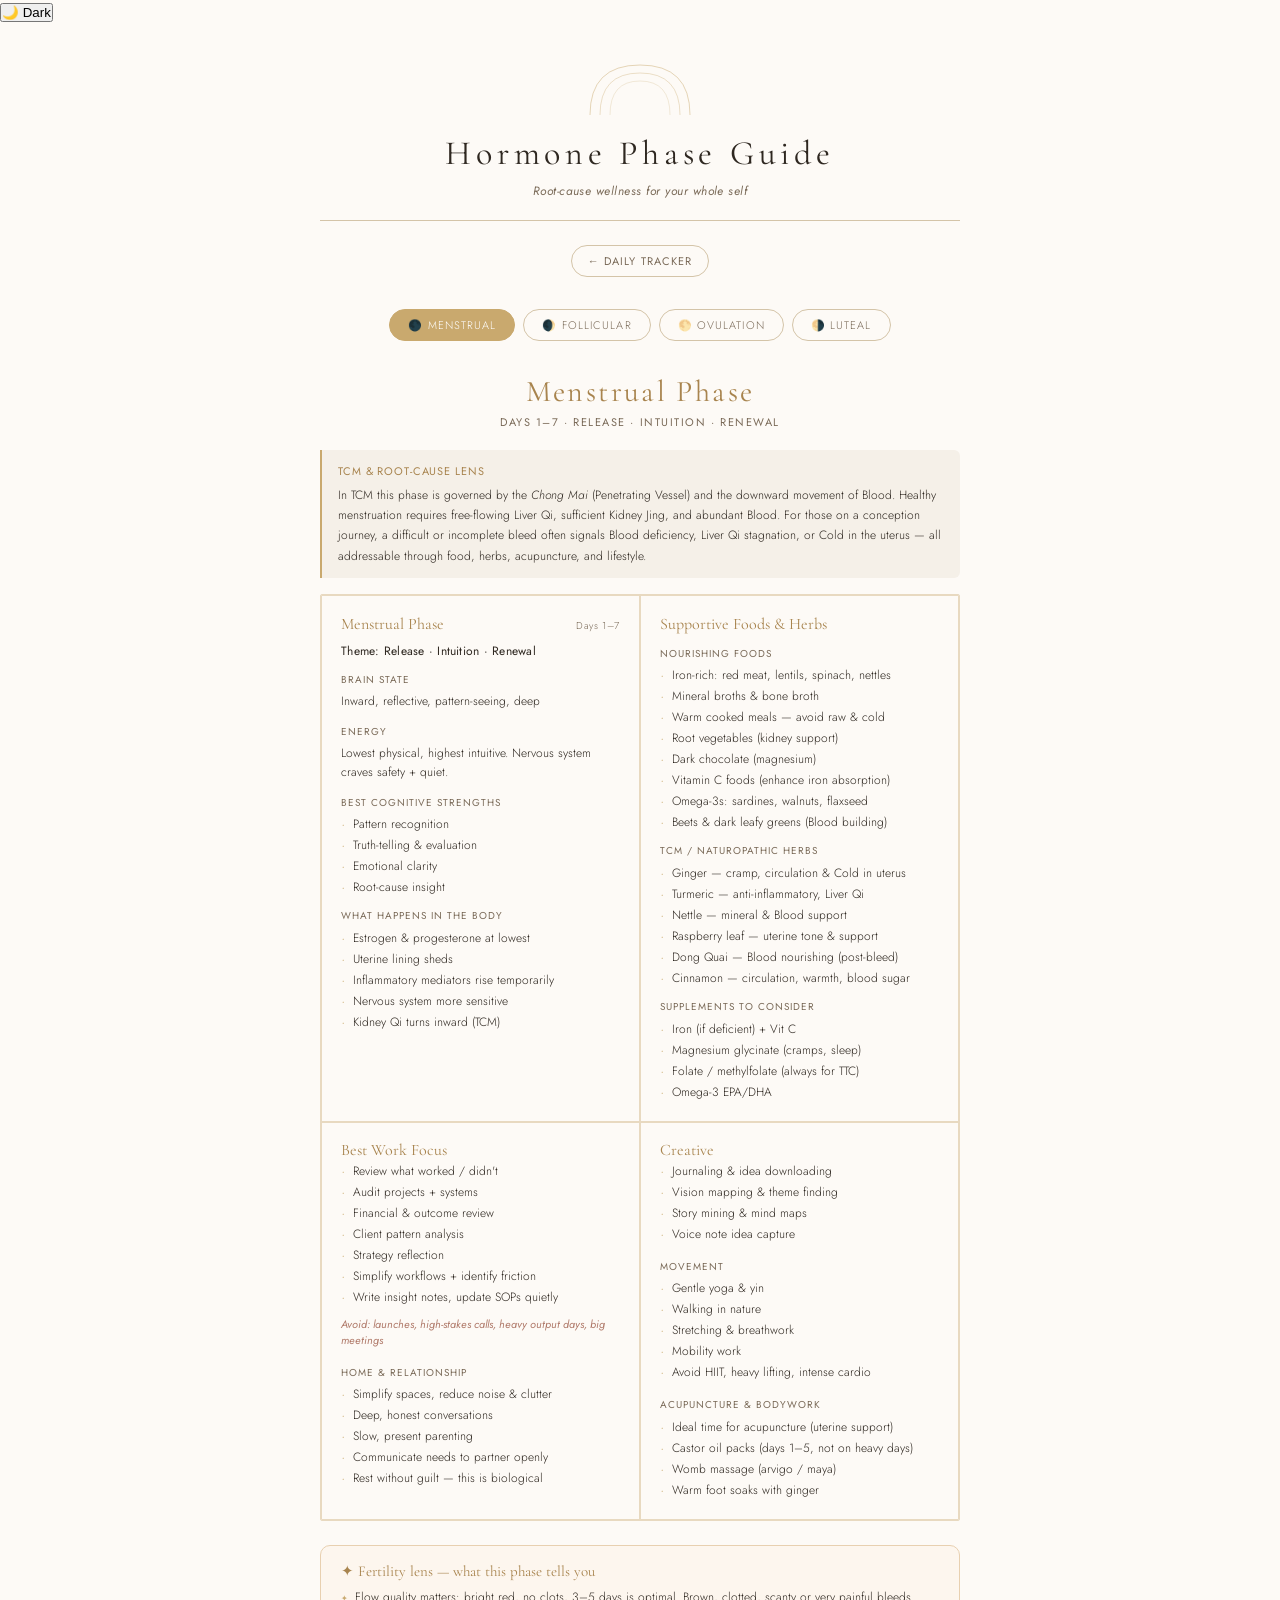
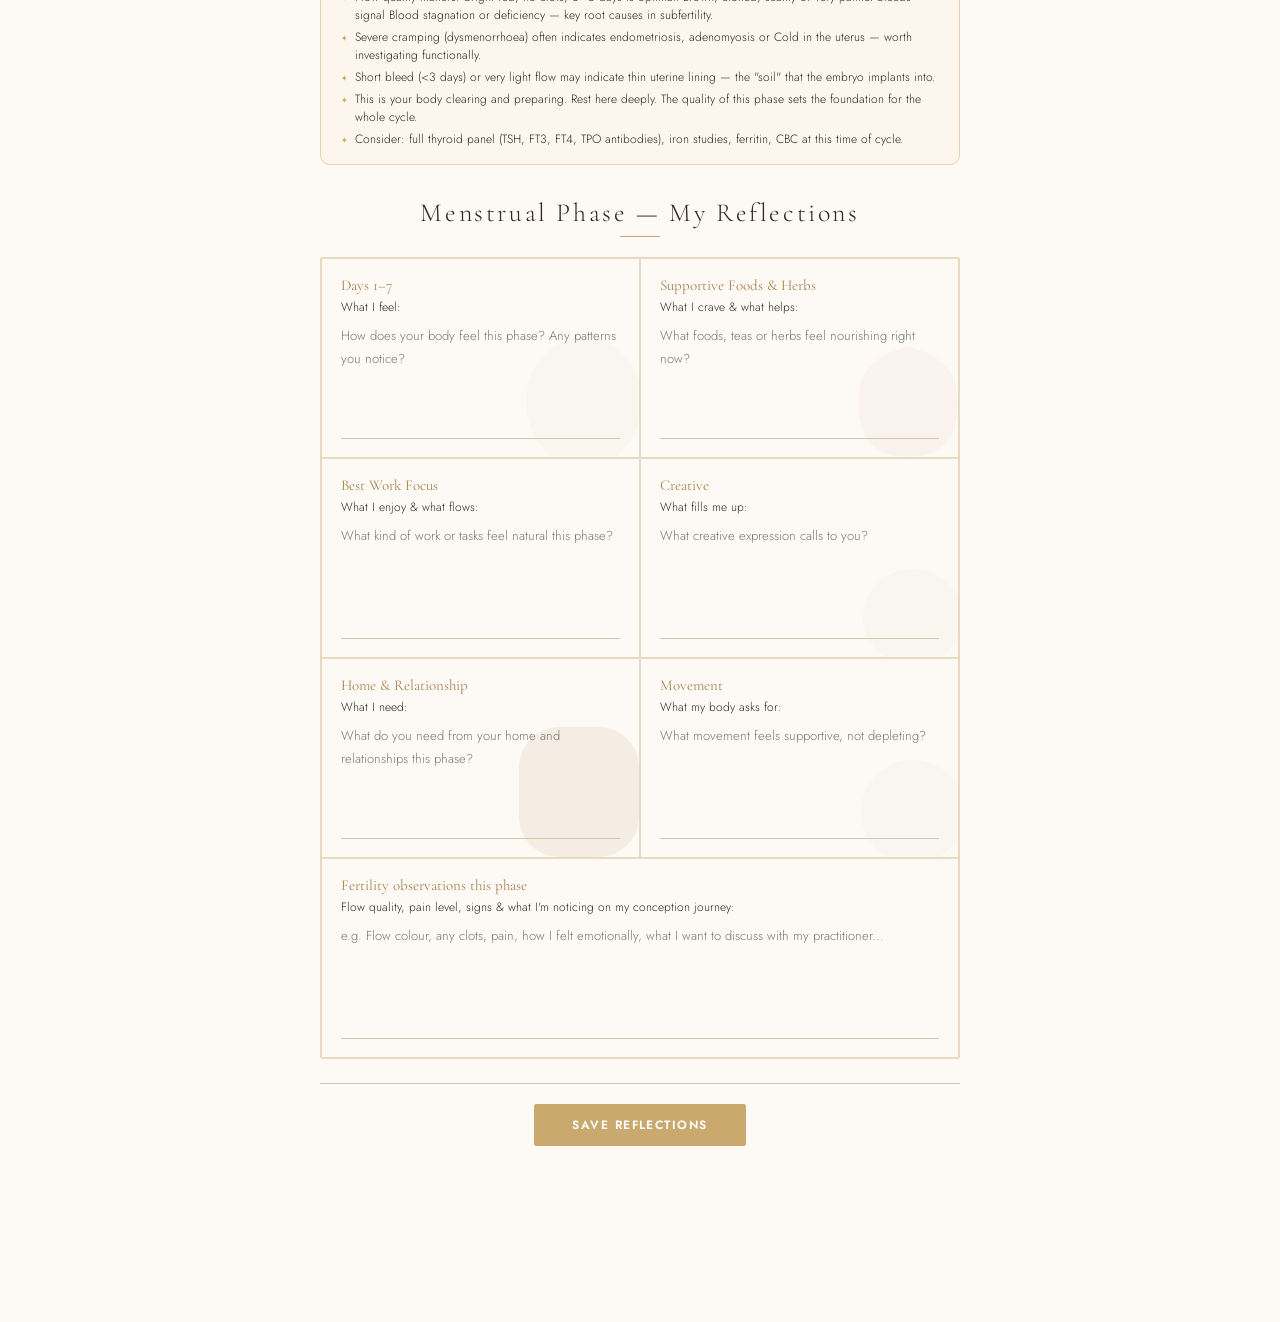
==== commit ab6ea5b6: "Update phases.html" ====
--- a/phases.html
+++ b/phases.html
@@ -306,9 +306,26 @@
       .overview-grid, .reflection-grid { grid-template-columns: 1fr; }
       .og-cell-header { flex-direction: column; gap: 2px; }
     }
-  </style>
+  [data-theme="dark"] .og-cell,
+[data-theme="dark"] .rg-cell { background: #231c15; }
+[data-theme="dark"] .overview-grid,
+[data-theme="dark"] .reflection-grid { border-color: var(--border); }
+[data-theme="dark"] .tcm-box { background: #2a2118; }
+[data-theme="dark"] .fertility-banner { background: #231c15; border-color: var(--border); }
+[data-theme="dark"] .rg-textarea { color: var(--text); }
+[data-theme="dark"] body { background: #1a1410; color: #f0e8dc; }
+[data-theme="dark"] .og-list li,
+[data-theme="dark"] .og-theme,
+[data-theme="dark"] p { color: #e0d4c4; }
+[data-theme="dark"] .og-block-label { color: #a89880; }
+[data-theme="dark"] .og-avoid { color: #c09888; }
+</style>
 </head>
 <body>
+<button class="theme-toggle" id="themeToggle" onclick="toggleTheme()" aria-label="Toggle dark mode">
+  <span class="toggle-icon" id="toggleIcon">🌙</span>
+  <span id="toggleLabel">Dark</span>
+</button>
 <div class="app">
 
   <div class="toast" id="toast">Reflections saved ✓</div>
@@ -1094,6 +1111,26 @@
 
 // Load whichever phase is visible on init
 document.addEventListener('DOMContentLoaded', () => loadReflections('menstrual'));
+
+function applyTheme(theme) {
+  document.documentElement.setAttribute('data-theme', theme);
+  const icon  = document.getElementById('toggleIcon');
+  const label = document.getElementById('toggleLabel');
+  if (theme === 'dark') {
+    if (icon)  icon.textContent  = '☀️';
+    if (label) label.textContent = 'Light';
+  } else {
+    if (icon)  icon.textContent  = '🌙';
+    if (label) label.textContent = 'Dark';
+  }
+}
+function toggleTheme() {
+  const current = document.documentElement.getAttribute('data-theme') || 'light';
+  const next = current === 'dark' ? 'light' : 'dark';
+  applyTheme(next);
+  localStorage.setItem('hormone_tracker_theme', next);
+}
+(function(){ applyTheme(localStorage.getItem('hormone_tracker_theme') || 'light'); })();
 </script>
 </body>
 </html>
--- a/style.css
+++ b/style.css
@@ -2,19 +2,15 @@
    Hormone Phase Tracker — style.css
    ───────────────────────────────────────── */
 
-*, *::before, *::after {
-  box-sizing: border-box;
-  margin: 0;
-  padding: 0;
-}
+*, *::before, *::after { box-sizing: border-box; margin: 0; padding: 0; }
 
 :root {
   --sand:        #c9a96e;
   --sand-dark:   #a8844e;
   --sand-light:  #e8d9c0;
   --sand-pale:   #f5f0e8;
-  --text:        #3a3228;
-  --muted:       #9a8a78;
+  --text:        #2e2720;
+  --muted:       #7a6a58;
   --border:      #d4c4a8;
   --success:     #7a9e7e;
   --bg:          #fdfaf6;
@@ -23,510 +19,318 @@
   --radius-lg:   14px;
 }
 
-html {
-  font-size: 16px;
-  scroll-behavior: smooth;
-}
+html { font-size: 16px; scroll-behavior: smooth; }
 
 body {
   font-family: 'Jost', sans-serif;
-  font-weight: 300;
+  font-weight: 400;           /* ↑ was 300 */
   color: var(--text);
   background: var(--bg);
   min-height: 100vh;
   padding: 0 0 4rem;
-}
-
-h1, h2, h3 {
+  -webkit-font-smoothing: antialiased;
+}
+
+h1, h2, h3 { font-family: 'Cormorant Garamond', serif; font-weight: 400; }
+
+/* ── App shell ── */
+.app { max-width: 680px; margin: 0 auto; padding: 0 1.25rem 3rem; position: relative; }
+
+/* ── Toast ── */
+.toast {
+  position: fixed; top: 1.25rem; left: 50%;
+  transform: translateX(-50%) translateY(-8px);
+  background: var(--success); color: #fff;
+  font-size: 13px; font-weight: 500; letter-spacing: 0.06em;
+  padding: 9px 24px; border-radius: 20px;
+  opacity: 0; pointer-events: none;
+  transition: opacity 0.3s, transform 0.3s; z-index: 100;
+}
+.toast.show { opacity: 1; transform: translateX(-50%) translateY(0); }
+
+/* ── Header ── */
+.header { text-align: center; padding: 2rem 0 1.25rem; border-bottom: 0.5px solid var(--border); margin-bottom: 1.5rem; }
+.arch-decoration { display: block; margin: 0 auto 0.75rem; }
+.header h1 { font-size: clamp(24px, 5vw, 34px); letter-spacing: 0.14em; color: var(--text); }
+.date-row { display: flex; align-items: center; justify-content: center; gap: 14px; margin-top: 0.875rem; }
+.date-display { font-size: 14px; font-weight: 500; color: var(--muted); letter-spacing: 0.04em; min-width: 200px; text-align: center; }
+.date-nav {
+  background: none; border: 0.5px solid var(--border);
+  width: 32px; height: 32px; border-radius: 50%; cursor: pointer;
+  font-size: 20px; color: var(--muted);
+  display: flex; align-items: center; justify-content: center;
+  transition: border-color 0.2s, color 0.2s;
+}
+.date-nav:hover { border-color: var(--sand); color: var(--sand); }
+
+/* ── Cycle Intel Banner ── */
+.cycle-intel {
+  display: flex; align-items: center; justify-content: space-between; flex-wrap: wrap; gap: 10px;
+  background: var(--sand-pale); border: 0.5px solid var(--border);
+  border-radius: var(--radius-lg); padding: 1rem 1.25rem; margin-bottom: 1rem;
+}
+.intel-phase { display: flex; align-items: center; gap: 12px; }
+.intel-moon  { font-size: 22px; }
+.intel-label { font-size: 10px; letter-spacing: 0.1em; color: var(--muted); text-transform: uppercase; margin-bottom: 2px; font-weight: 500; }
+.intel-name  { font-family: 'Cormorant Garamond', serif; font-size: 19px; color: var(--sand-dark); letter-spacing: 0.03em; }
+.intel-stats { display: flex; gap: 7px; flex-wrap: wrap; }
+.intel-pill  {
+  font-size: 11px; font-weight: 500; letter-spacing: 0.05em;
+  color: var(--muted); background: #fff; border: 0.5px solid var(--border);
+  padding: 4px 11px; border-radius: 12px;
+}
+.fertile-pill { color: var(--sand-dark); border-color: var(--sand-light); background: #fff8ee; }
+
+/* ── Phase wisdom card ── */
+.phase-wisdom {
+  margin-bottom: 1rem; background: var(--sand-pale);
+  border: 0.5px solid var(--border); border-radius: var(--radius-lg);
+  padding: 1.1rem 1.4rem 1.1rem 1.2rem;
+  display: flex; gap: 14px; align-items: flex-start;
+  animation: wisdomFade 0.4s ease;
+}
+@keyframes wisdomFade { from { opacity:0; transform:translateY(4px);} to { opacity:1; transform:translateY(0);} }
+.wisdom-moon { font-size: 22px; flex-shrink: 0; margin-top: 2px; }
+.wisdom-text {
   font-family: 'Cormorant Garamond', serif;
-  font-weight: 300;
-}
-
-/* ── App shell ─────────────────────────── */
-.app {
-  max-width: 680px;
-  margin: 0 auto;
-  padding: 0 1.25rem 3rem;
-  position: relative;
-}
-
-/* ── Toast ─────────────────────────────── */
-.toast {
-  position: fixed;
-  top: 1.25rem;
-  left: 50%;
-  transform: translateX(-50%) translateY(-8px);
-  background: var(--success);
-  color: #fff;
-  font-size: 12px;
-  letter-spacing: 0.08em;
-  padding: 8px 22px;
-  border-radius: 20px;
-  opacity: 0;
-  pointer-events: none;
-  transition: opacity 0.3s, transform 0.3s;
-  z-index: 100;
-}
-.toast.show {
-  opacity: 1;
-  transform: translateX(-50%) translateY(0);
-}
-
-/* ── Header ────────────────────────────── */
-.header {
-  text-align: center;
-  padding: 2rem 0 1.25rem;
-  border-bottom: 0.5px solid var(--border);
-  margin-bottom: 1.5rem;
-}
-.arch-decoration {
-  display: block;
-  margin: 0 auto 0.75rem;
-}
-.header h1 {
-  font-size: clamp(22px, 5vw, 32px);
-  letter-spacing: 0.14em;
-  color: var(--text);
-}
-.date-row {
-  display: flex;
-  align-items: center;
-  justify-content: center;
-  gap: 14px;
-  margin-top: 0.875rem;
-}
-.date-display {
-  font-size: 13px;
-  color: var(--muted);
-  letter-spacing: 0.06em;
-  min-width: 200px;
-  text-align: center;
-}
-.date-nav {
-  background: none;
-  border: 0.5px solid var(--border);
-  width: 30px;
-  height: 30px;
-  border-radius: 50%;
-  cursor: pointer;
-  font-size: 18px;
-  color: var(--muted);
-  display: flex;
-  align-items: center;
-  justify-content: center;
-  transition: border-color 0.2s, color 0.2s;
-  line-height: 1;
-}
-.date-nav:hover {
-  border-color: var(--sand);
-  color: var(--sand);
-}
-
-/* ── Cycle bar ─────────────────────────── */
+  font-size: 16px; font-weight: 400; font-style: italic;
+  color: var(--text); line-height: 1.8; margin: 0;
+  border: none; padding: 0; letter-spacing: 0.01em;
+}
+
+/* ── Cycle bar ── */
 .cycle-bar {
-  display: flex;
-  border: 0.5px solid var(--border);
-  border-radius: var(--radius-md);
-  overflow: hidden;
-  margin-bottom: 1.25rem;
+  display: flex; border: 0.5px solid var(--border);
+  border-radius: var(--radius-md); overflow: hidden; margin-bottom: 0.4rem;
 }
 .cycle-phase {
-  flex: 1;
-  background: none;
-  border: none;
+  flex: 1; background: none; border: none;
   border-right: 0.5px solid var(--border);
   padding: 10px 4px 8px;
-  font-family: 'Jost', sans-serif;
-  font-weight: 300;
-  font-size: 11px;
-  letter-spacing: 0.06em;
-  color: var(--muted);
-  cursor: pointer;
-  transition: background 0.2s, color 0.2s;
-  text-align: center;
-  display: flex;
-  flex-direction: column;
-  align-items: center;
-  gap: 3px;
+  font-family: 'Jost', sans-serif; font-weight: 500;
+  font-size: 11px; letter-spacing: 0.05em; color: var(--muted);
+  cursor: pointer; transition: background 0.2s, color 0.2s;
+  text-align: center; display: flex; flex-direction: column; align-items: center; gap: 3px;
 }
 .cycle-phase:last-child { border-right: none; }
-.cycle-phase .days {
-  font-size: 9px;
-  color: var(--border);
-  letter-spacing: 0.04em;
-}
+.cycle-phase .days { font-size: 9px; color: var(--border); letter-spacing: 0.04em; font-weight: 400; }
 .cycle-phase:hover { background: var(--sand-pale); }
-.cycle-phase.active {
-  background: var(--sand-pale);
-  color: var(--sand);
-}
+.cycle-phase.active { background: var(--sand-pale); color: var(--sand-dark); }
 .cycle-phase.active .days { color: var(--sand-light); }
 
-/* ── Phase banner ──────────────────────── */
+.override-note { font-size: 11px; color: var(--border); text-align: center; margin-bottom: 1.25rem; letter-spacing: 0.04em; }
+
+/* ── Phase banner ── */
 .phase-banner {
-  display: flex;
-  align-items: center;
-  gap: 14px;
-  background: var(--sand-pale);
-  border: 0.5px solid var(--border);
-  border-radius: var(--radius-lg);
-  padding: 1rem 1.25rem;
-  margin-bottom: 1.5rem;
-}
-.phase-moon { font-size: 22px; }
-.phase-label {
-  font-size: 10px;
-  letter-spacing: 0.1em;
-  color: var(--muted);
-  text-transform: uppercase;
-  margin-bottom: 2px;
-}
-.phase-name {
-  font-family: 'Cormorant Garamond', serif;
-  font-size: 20px;
-  color: var(--sand-dark);
-  letter-spacing: 0.04em;
-}
-.phase-hint {
-  font-size: 12px;
-  color: var(--muted);
-  font-style: italic;
-  margin-left: auto;
-  text-align: right;
-  max-width: 120px;
-  line-height: 1.4;
-}
-
-/* ── Sections ──────────────────────────── */
+  display: flex; align-items: center; gap: 14px;
+  background: var(--sand-pale); border: 0.5px solid var(--border);
+  border-radius: var(--radius-lg); padding: 1rem 1.25rem; margin-bottom: 1.5rem;
+}
+.phase-moon  { font-size: 22px; }
+.phase-label { font-size: 10px; letter-spacing: 0.1em; color: var(--muted); text-transform: uppercase; font-weight: 500; margin-bottom: 2px; }
+.phase-name  { font-family: 'Cormorant Garamond', serif; font-size: 20px; color: var(--sand-dark); }
+.phase-hint  { font-size: 13px; font-weight: 500; color: var(--muted); font-style: italic; margin-left: auto; text-align: right; max-width: 130px; line-height: 1.4; }
+
+/* ── Sections ── */
 .section { margin-bottom: 1.25rem; }
 .section-header {
-  display: flex;
-  align-items: center;
-  gap: 8px;
-  padding: 0.5rem 0;
-  border-bottom: 0.5px solid var(--border);
-  margin-bottom: 1rem;
-  cursor: pointer;
-  user-select: none;
-}
-.section-header h2 {
-  font-size: 12px;
-  letter-spacing: 0.14em;
-  color: var(--sand);
-  text-transform: uppercase;
-  flex: 1;
-}
-.section-toggle {
-  font-size: 10px;
-  color: var(--muted);
-  transition: transform 0.25s;
-}
-.section-toggle.open { transform: rotate(0deg); }
-
-.section-body {
-  display: flex;
-  flex-direction: column;
-  gap: 10px;
-}
+  display: flex; align-items: center; gap: 8px;
+  padding: 0.5rem 0; border-bottom: 0.5px solid var(--border);
+  margin-bottom: 1rem; cursor: pointer; user-select: none;
+}
+.section-header h2 { font-size: 13px; font-weight: 500; letter-spacing: 0.14em; color: var(--sand-dark); text-transform: uppercase; flex: 1; }
+.section-toggle { font-size: 10px; color: var(--muted); transition: transform 0.25s; }
+.section-body { display: flex; flex-direction: column; gap: 10px; }
 .section-body.hidden { display: none; }
 
-/* ── Fields ────────────────────────────── */
-.field {
-  display: flex;
-  flex-direction: column;
-  gap: 5px;
-}
+/* ── Subsection labels ── */
+.subsection-label {
+  font-size: 11px; font-weight: 600; letter-spacing: 0.1em;
+  color: var(--sand-dark); text-transform: uppercase; margin-top: 4px;
+}
+
+/* ── Fields ── */
+.field { display: flex; flex-direction: column; gap: 5px; }
 .field label {
-  font-size: 10px;
-  letter-spacing: 0.09em;
-  color: var(--muted);
-  text-transform: uppercase;
+  font-size: 11px; font-weight: 600;
+  letter-spacing: 0.08em; color: var(--muted); text-transform: uppercase;
 }
 .field input[type="text"],
 .field input[type="time"],
 .field input[type="number"],
+.field input[type="date"],
 .field textarea,
 .field select {
-  background: none;
-  border: none;
-  border-bottom: 0.5px solid var(--border);
-  padding: 6px 2px;
-  font-family: 'Jost', sans-serif;
-  font-size: 14px;
-  font-weight: 300;
-  color: var(--text);
-  outline: none;
-  width: 100%;
-  transition: border-color 0.2s;
-  -webkit-appearance: none;
-  border-radius: 0;
-}
-.field input:focus,
-.field textarea:focus,
-.field select:focus {
-  border-bottom-color: var(--sand);
-}
-.field textarea {
-  resize: none;
-  line-height: 1.7;
-}
-.field input::placeholder,
-.field textarea::placeholder {
-  color: var(--border);
-  font-style: italic;
-}
-
-/* ── Grid helpers ──────────────────────── */
+  background: none; border: none; border-bottom: 0.5px solid var(--border);
+  padding: 7px 2px;
+  font-family: 'Jost', sans-serif; font-size: 14px; font-weight: 400;
+  color: var(--text); outline: none; width: 100%;
+  transition: border-color 0.2s; -webkit-appearance: none; border-radius: 0;
+}
+.field input:focus, .field textarea:focus, .field select:focus { border-bottom-color: var(--sand); }
+.field textarea { resize: none; line-height: 1.7; }
+.field input::placeholder, .field textarea::placeholder { color: var(--border); font-style: italic; font-weight: 300; }
+
+/* ── Grid helpers ── */
 .row-2 { display: grid; grid-template-columns: 1fr 1fr; gap: 14px; }
 
-/* ── Ratings ───────────────────────────── */
-.rating-row {
-  display: flex;
-  align-items: center;
-  gap: 12px;
-}
+/* ── Ratings ── */
+.rating-row { display: flex; align-items: center; gap: 12px; }
 .rating-row > label {
-  font-size: 10px;
-  letter-spacing: 0.09em;
-  color: var(--muted);
-  text-transform: uppercase;
-  width: 140px;
-  flex-shrink: 0;
+  font-size: 11px; font-weight: 600; letter-spacing: 0.08em;
+  color: var(--muted); text-transform: uppercase; width: 150px; flex-shrink: 0;
 }
 .stars { display: flex; gap: 6px; }
 .star {
-  width: 24px;
-  height: 24px;
-  background: none;
-  border: none;
-  cursor: pointer;
-  font-size: 16px;
-  color: var(--border);
-  padding: 0;
-  line-height: 1;
-  transition: color 0.15s, transform 0.1s;
-  display: flex;
-  align-items: center;
-  justify-content: center;
+  width: 26px; height: 26px; background: none; border: none;
+  cursor: pointer; font-size: 17px; color: var(--border);
+  padding: 0; line-height: 1; transition: color 0.15s, transform 0.1s;
+  display: flex; align-items: center; justify-content: center;
 }
 .star:hover { transform: scale(1.15); }
 .star.active { color: var(--sand); }
 
-/* ── Pill buttons ──────────────────────── */
+/* ── Pill buttons ── */
 .pill-grid { display: flex; gap: 7px; flex-wrap: wrap; }
 .pill-btn {
-  border: 0.5px solid var(--border);
-  background: none;
-  padding: 5px 13px;
-  border-radius: 20px;
-  font-size: 12px;
-  font-family: 'Jost', sans-serif;
-  font-weight: 300;
-  color: var(--muted);
-  cursor: pointer;
-  transition: all 0.15s;
-  letter-spacing: 0.03em;
-}
-.pill-btn:hover { border-color: var(--sand-light); color: var(--sand); }
-.pill-btn.active {
-  border-color: var(--sand);
-  color: var(--sand-dark);
-  background: var(--sand-pale);
-}
-
-/* ── Tasks ─────────────────────────────── */
+  border: 0.5px solid var(--border); background: none;
+  padding: 6px 14px; border-radius: 20px;
+  font-size: 12px; font-weight: 500;
+  font-family: 'Jost', sans-serif; color: var(--muted);
+  cursor: pointer; transition: all 0.15s; letter-spacing: 0.03em;
+}
+.pill-btn:hover { border-color: var(--sand-light); color: var(--sand-dark); }
+.pill-btn.active { border-color: var(--sand); color: var(--sand-dark); background: var(--sand-pale); }
+.pill-btn.sm { padding: 5px 10px; font-size: 11px; }
+
+/* ── Period log ── */
+.period-log-row { display: flex; gap: 10px; align-items: flex-end; flex-wrap: wrap; }
+.btn-log-period {
+  background: var(--sand); color: #fff; border: none;
+  padding: 9px 18px; border-radius: 4px;
+  font-family: 'Jost', sans-serif; font-size: 12px; font-weight: 600;
+  letter-spacing: 0.08em; cursor: pointer; transition: background 0.2s;
+  white-space: nowrap; text-transform: uppercase;
+}
+.btn-log-period:hover { background: var(--sand-dark); }
+
+.period-history { display: flex; flex-direction: column; gap: 5px; margin-top: 4px; }
+.period-log-item {
+  display: flex; align-items: center; justify-content: space-between;
+  background: #fff; border: 0.5px solid var(--border);
+  border-radius: var(--radius-sm); padding: 7px 12px;
+}
+.period-log-date { font-size: 13px; font-weight: 400; color: var(--text); }
+.period-log-del {
+  background: none; border: none; color: var(--border);
+  font-size: 16px; cursor: pointer; padding: 0 2px;
+  transition: color 0.15s; line-height: 1;
+}
+.period-log-del:hover { color: #c0776a; }
+
+/* ── Prediction card ── */
+.prediction-card {
+  background: #fff; border: 0.5px solid var(--border);
+  border-radius: var(--radius-md); overflow: hidden; margin-top: 4px;
+}
+.pred-row {
+  display: flex; align-items: center; justify-content: space-between;
+  padding: 9px 14px; border-bottom: 0.5px solid var(--border);
+  font-size: 13px;
+}
+.pred-row:last-child { border-bottom: none; }
+.pred-label { font-weight: 500; color: var(--muted); letter-spacing: 0.03em; }
+.pred-val   { font-weight: 600; color: var(--text); }
+.pred-row.fertile { background: #fff8ee; }
+.pred-row.fertile .pred-label { color: var(--sand-dark); }
+.pred-row.fertile .pred-val   { color: var(--sand-dark); }
+.pred-row.ovulation { background: #fdf5ec; }
+.pred-row.ovulation .pred-label { color: var(--sand); }
+.pred-row.ovulation .pred-val   { color: var(--sand-dark); }
+
+/* ── Fertility checklist ── */
+.fertility-checklist { display: flex; flex-direction: column; gap: 6px; }
+.fert-check-item { display: flex; align-items: center; gap: 10px; font-size: 13px; font-weight: 400; color: var(--text); }
+.fert-check-box {
+  width: 18px; height: 18px; border: 0.5px solid var(--border);
+  border-radius: 4px; flex-shrink: 0; cursor: pointer;
+  display: flex; align-items: center; justify-content: center;
+  font-size: 11px; color: transparent; transition: all 0.15s;
+}
+.fert-check-box.checked { border-color: var(--sand); background: var(--sand-pale); color: var(--sand); }
+
+/* ── Tasks ── */
 .tasks-area { display: flex; flex-direction: column; gap: 7px; }
-.task-item {
-  display: flex;
-  align-items: center;
-  gap: 10px;
-}
+.task-item { display: flex; align-items: center; gap: 10px; }
 .task-check {
-  width: 18px;
-  height: 18px;
-  border: 0.5px solid var(--border);
-  border-radius: 4px;
-  flex-shrink: 0;
-  cursor: pointer;
-  display: flex;
-  align-items: center;
-  justify-content: center;
-  transition: all 0.15s;
-  background: none;
-  font-size: 11px;
-  color: transparent;
-}
-.task-check.checked {
-  border-color: var(--sand);
-  background: var(--sand-pale);
-  color: var(--sand);
-}
+  width: 20px; height: 20px; border: 0.5px solid var(--border);
+  border-radius: 4px; flex-shrink: 0; cursor: pointer;
+  display: flex; align-items: center; justify-content: center;
+  font-size: 12px; color: transparent; transition: all 0.15s;
+}
+.task-check.checked { border-color: var(--sand); background: var(--sand-pale); color: var(--sand); }
 .task-input {
-  flex: 1;
-  background: none;
-  border: none;
+  flex: 1; background: none; border: none;
   border-bottom: 0.5px solid var(--border);
-  padding: 5px 2px;
-  font-family: 'Jost', sans-serif;
-  font-size: 13px;
-  font-weight: 300;
-  color: var(--text);
-  outline: none;
-  transition: border-color 0.2s;
+  padding: 6px 2px; font-family: 'Jost', sans-serif;
+  font-size: 14px; font-weight: 400; color: var(--text); outline: none; transition: border-color 0.2s;
 }
 .task-input:focus { border-bottom-color: var(--sand); }
-.task-input::placeholder { color: var(--border); font-style: italic; }
-.task-input.done {
-  text-decoration: line-through;
-  color: var(--muted);
-}
-.task-remove {
-  background: none;
-  border: none;
-  color: var(--border);
-  cursor: pointer;
-  font-size: 14px;
-  padding: 0 2px;
-  transition: color 0.15s;
-  line-height: 1;
-}
+.task-input.done  { text-decoration: line-through; color: var(--muted); }
+.task-input::placeholder { color: var(--border); font-style: italic; font-weight: 300; }
+.task-remove { background: none; border: none; color: var(--border); cursor: pointer; font-size: 18px; padding: 0 2px; transition: color 0.15s; line-height: 1; }
 .task-remove:hover { color: #c0776a; }
 .add-task {
-  background: none;
-  border: 0.5px dashed var(--border);
-  color: var(--muted);
-  font-size: 12px;
-  font-family: 'Jost', sans-serif;
-  font-weight: 300;
-  letter-spacing: 0.08em;
-  padding: 8px;
-  width: 100%;
-  cursor: pointer;
-  border-radius: var(--radius-sm);
-  margin-top: 4px;
-  transition: all 0.2s;
+  background: none; border: 0.5px dashed var(--border); color: var(--muted);
+  font-size: 12px; font-weight: 500; font-family: 'Jost', sans-serif; letter-spacing: 0.08em;
+  padding: 8px; width: 100%; cursor: pointer; border-radius: var(--radius-sm);
+  margin-top: 4px; transition: all 0.2s; text-transform: uppercase;
 }
 .add-task:hover { border-color: var(--sand); color: var(--sand); }
 
-/* ── Save bar ──────────────────────────── */
+/* ── Save bar ── */
 .save-bar {
-  display: flex;
-  gap: 10px;
-  justify-content: center;
-  margin-top: 2rem;
-  padding-top: 1.5rem;
-  border-top: 0.5px solid var(--border);
+  display: flex; gap: 10px; justify-content: center;
+  margin-top: 2rem; padding-top: 1.5rem; border-top: 0.5px solid var(--border);
 }
 .btn-save {
-  background: var(--sand);
-  color: #fff;
-  border: none;
-  padding: 11px 36px;
-  font-family: 'Jost', sans-serif;
-  font-size: 12px;
-  font-weight: 300;
-  letter-spacing: 0.12em;
-  cursor: pointer;
-  border-radius: 2px;
-  transition: background 0.2s;
-  text-transform: uppercase;
+  background: var(--sand); color: #fff; border: none;
+  padding: 12px 38px; font-family: 'Jost', sans-serif;
+  font-size: 12px; font-weight: 600; letter-spacing: 0.12em;
+  cursor: pointer; border-radius: 2px; transition: background 0.2s; text-transform: uppercase;
 }
 .btn-save:hover { background: var(--sand-dark); }
 .btn-clear {
-  background: none;
-  border: 0.5px solid var(--border);
-  color: var(--muted);
-  padding: 11px 22px;
-  font-family: 'Jost', sans-serif;
-  font-size: 12px;
-  font-weight: 300;
-  letter-spacing: 0.1em;
-  cursor: pointer;
-  border-radius: 2px;
-  transition: all 0.2s;
-  text-transform: uppercase;
+  background: none; border: 0.5px solid var(--border); color: var(--muted);
+  padding: 12px 22px; font-family: 'Jost', sans-serif;
+  font-size: 12px; font-weight: 500; letter-spacing: 0.1em;
+  cursor: pointer; border-radius: 2px; transition: all 0.2s; text-transform: uppercase;
 }
 .btn-clear:hover { border-color: var(--muted); color: var(--text); }
 
-/* ── History ───────────────────────────── */
+/* ── History ── */
 .history-list { display: flex; flex-direction: column; gap: 10px; }
-.history-card {
-  background: #fff;
-  border: 0.5px solid var(--border);
-  border-radius: var(--radius-md);
-  padding: 0.875rem 1.1rem;
-}
-.history-card-header {
-  display: flex;
-  align-items: center;
-  justify-content: space-between;
-  margin-bottom: 0.625rem;
-}
-.history-date {
-  font-family: 'Cormorant Garamond', serif;
-  font-size: 16px;
-  color: var(--text);
-}
+.history-card { background: #fff; border: 0.5px solid var(--border); border-radius: var(--radius-md); padding: 0.875rem 1.1rem; }
+.history-card-header { display: flex; align-items: center; justify-content: space-between; margin-bottom: 0.625rem; }
+.history-date { font-family: 'Cormorant Garamond', serif; font-size: 17px; color: var(--text); }
 .history-phase-badge {
-  font-size: 10px;
-  letter-spacing: 0.08em;
-  color: var(--sand-dark);
-  background: var(--sand-pale);
-  border: 0.5px solid var(--sand-light);
-  padding: 3px 10px;
-  border-radius: 12px;
-  text-transform: uppercase;
-}
-.history-ratings {
-  display: flex;
-  gap: 14px;
-  font-size: 11px;
-  color: var(--muted);
-  margin-bottom: 6px;
-  flex-wrap: wrap;
-}
-.history-ratings span { letter-spacing: 0.04em; }
-.history-ratings .dot {
-  display: inline-block;
-  width: 7px;
-  height: 7px;
-  border-radius: 50%;
-  background: var(--sand);
-  margin-right: 4px;
-  vertical-align: middle;
-}
-.history-notes {
-  font-size: 12px;
-  color: var(--muted);
-  font-style: italic;
-  line-height: 1.5;
-  border-top: 0.5px solid var(--border);
-  padding-top: 6px;
-  margin-top: 6px;
-}
-.history-delete {
-  background: none;
-  border: none;
-  color: var(--border);
-  cursor: pointer;
-  font-size: 12px;
-  transition: color 0.15s;
-  padding: 0;
-}
+  font-size: 10px; font-weight: 600; letter-spacing: 0.08em; color: var(--sand-dark);
+  background: var(--sand-pale); border: 0.5px solid var(--sand-light);
+  padding: 3px 10px; border-radius: 12px; text-transform: uppercase;
+}
+.history-ratings { display: flex; gap: 14px; font-size: 12px; font-weight: 500; color: var(--muted); margin-bottom: 6px; flex-wrap: wrap; }
+.history-ratings .dot { display: inline-block; width: 7px; height: 7px; border-radius: 50%; background: var(--sand); margin-right: 4px; vertical-align: middle; }
+.history-notes { font-size: 13px; font-weight: 400; color: var(--muted); font-style: italic; line-height: 1.5; border-top: 0.5px solid var(--border); padding-top: 6px; margin-top: 6px; }
+.history-delete { background: none; border: none; color: var(--border); cursor: pointer; font-size: 14px; transition: color 0.15s; padding: 0; }
 .history-delete:hover { color: #c0776a; }
-.history-empty {
-  font-size: 13px;
-  color: var(--border);
-  font-style: italic;
-  text-align: center;
-  padding: 1.5rem 0;
-}
-
-/* ── Responsive ────────────────────────── */
+.history-empty { font-size: 13px; color: var(--border); font-style: italic; text-align: center; padding: 1.5rem 0; }
+
+/* ── Responsive ── */
 @media (max-width: 480px) {
   .phase-hint { display: none; }
   .rating-row { flex-direction: column; align-items: flex-start; gap: 6px; }
   .rating-row > label { width: auto; }
   .row-2 { grid-template-columns: 1fr; }
   .cycle-phase { font-size: 10px; padding: 8px 2px; }
-}
+  .period-log-row { flex-direction: column; }
+}
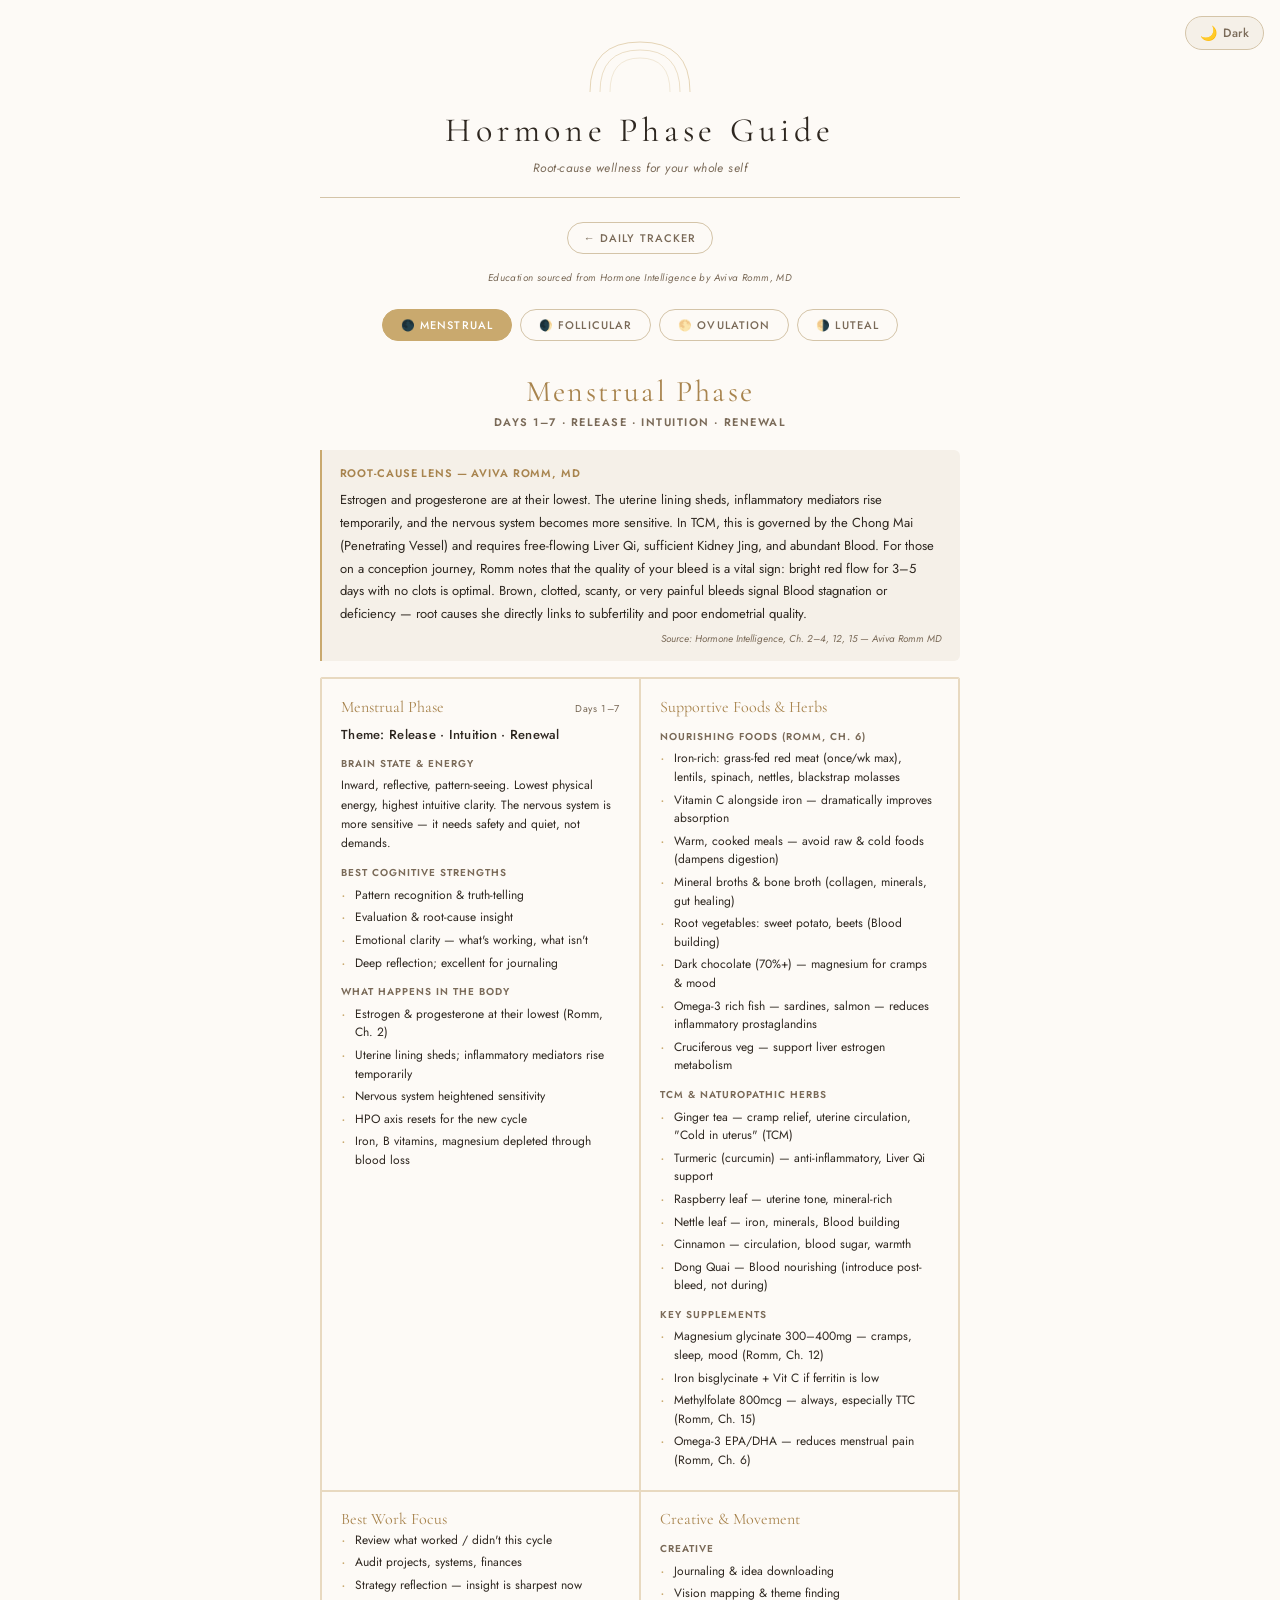
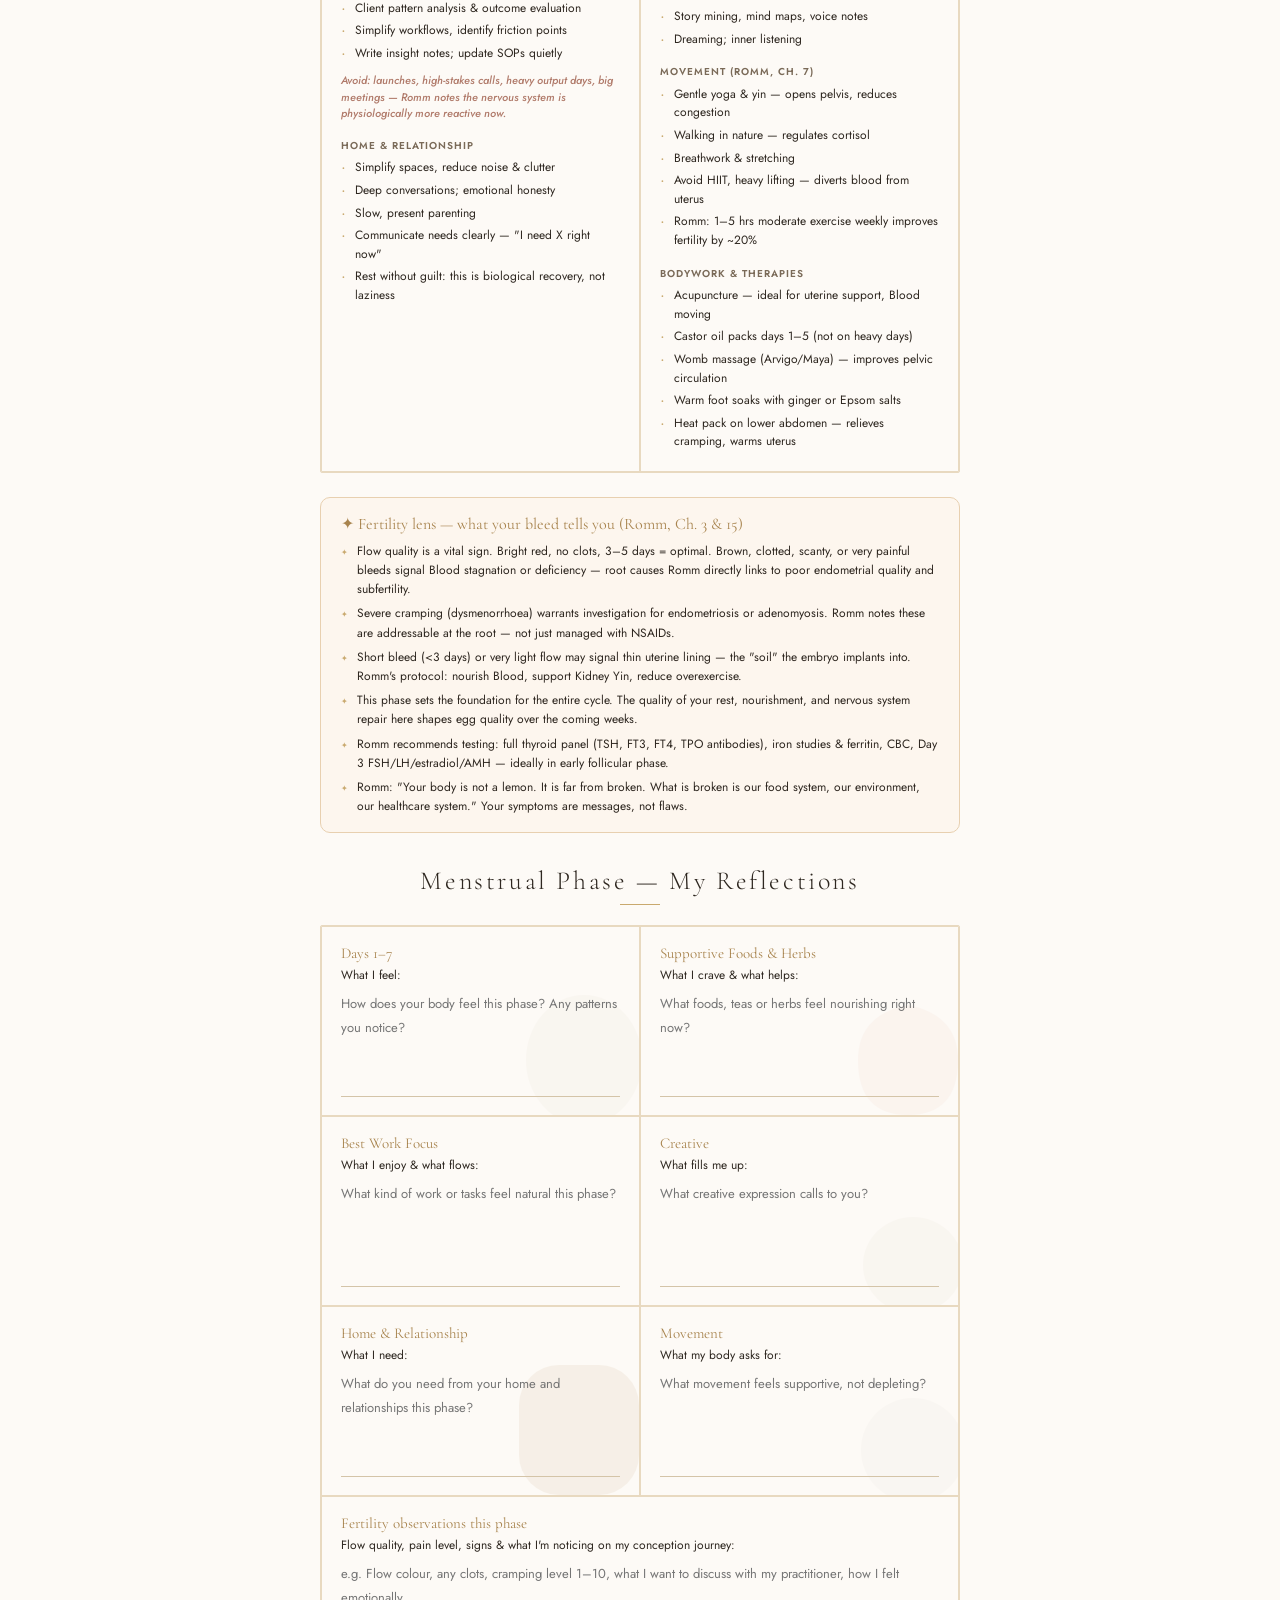
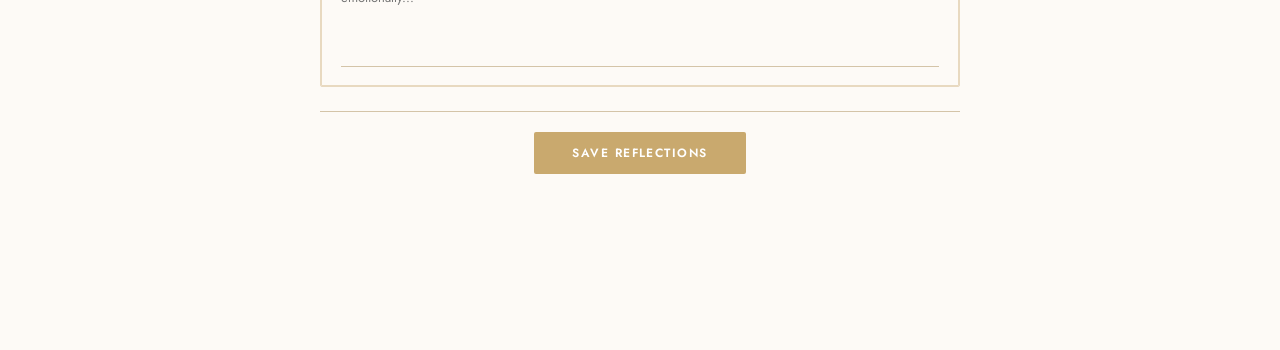
==== commit 5f5aa749: "Update phases.html" ====
--- a/phases.html
+++ b/phases.html
@@ -6,328 +6,68 @@
   <title>Hormone Phase Guide</title>
   <link rel="preconnect" href="https://fonts.googleapis.com" />
   <link rel="preconnect" href="https://fonts.gstatic.com" crossorigin />
-  <link href="https://fonts.googleapis.com/css2?family=Cormorant+Garamond:ital,wght@0,300;0,400;1,300;1,400&family=Jost:wght@300;400&display=swap" rel="stylesheet" />
+  <link href="https://fonts.googleapis.com/css2?family=Cormorant+Garamond:ital,wght@0,300;0,400;1,300;1,400&family=Jost:wght@300;400;500;600&display=swap" rel="stylesheet" />
   <link rel="stylesheet" href="style.css" />
   <style>
-    /* ── Page-level nav ── */
-    .phase-nav {
-      display: flex;
-      justify-content: center;
-      gap: 8px;
-      padding: 1.5rem 0 0.5rem;
-      flex-wrap: wrap;
-    }
-    .phase-nav-btn {
-      font-family: 'Jost', sans-serif;
-      font-weight: 300;
-      font-size: 11px;
-      letter-spacing: 0.1em;
-      text-transform: uppercase;
-      border: 0.5px solid var(--border);
-      background: none;
-      color: var(--muted);
-      padding: 7px 18px;
-      border-radius: 20px;
-      cursor: pointer;
-      transition: all 0.2s;
-    }
-    .phase-nav-btn:hover { border-color: var(--sand); color: var(--sand); }
-    .phase-nav-btn.active { background: var(--sand); color: #fff; border-color: var(--sand); }
-
-    /* ── Phase page ── */
-    .phase-page { display: none; padding-bottom: 4rem; }
-    .phase-page.visible { display: block; }
-
-    /* ── Overview title ── */
-    .overview-title {
-      text-align: center;
-      font-family: 'Cormorant Garamond', serif;
-      font-size: clamp(22px, 5vw, 30px);
-      font-weight: 400;
-      color: var(--sand-dark);
-      letter-spacing: 0.08em;
-      margin: 1.5rem 0 0.25rem;
-    }
-    .overview-subtitle {
-      text-align: center;
-      font-size: 11px;
-      letter-spacing: 0.14em;
-      color: var(--muted);
-      text-transform: uppercase;
-      margin-bottom: 1.25rem;
-    }
-
-    /* ── Overview grid (2×2) ── */
-    .overview-grid {
-      display: grid;
-      grid-template-columns: 1fr 1fr;
-      border: 0.5px solid var(--sand-light);
-      border-radius: 2px;
-      overflow: hidden;
-      margin-bottom: 1.5rem;
-    }
-    .og-cell {
-      border: 0.5px solid var(--sand-light);
-      padding: 1.1rem 1.2rem 1.25rem;
-    }
-    .og-cell-header {
-      font-family: 'Cormorant Garamond', serif;
-      font-size: 16px;
-      font-weight: 400;
-      color: var(--sand-dark);
-      margin-bottom: 0.1rem;
-      display: flex;
-      align-items: baseline;
-      justify-content: space-between;
-      gap: 8px;
-    }
-    .og-cell-days {
-      font-family: 'Jost', sans-serif;
-      font-size: 10px;
-      font-weight: 300;
-      color: var(--muted);
-      letter-spacing: 0.06em;
-    }
-    .og-theme {
-      font-size: 12px;
-      font-weight: 400;
-      color: var(--text);
-      margin: 0.5rem 0 0.75rem;
-      letter-spacing: 0.02em;
-    }
-    .og-block-label {
-      font-size: 10px;
-      letter-spacing: 0.1em;
-      color: var(--muted);
-      text-transform: uppercase;
-      margin: 0.75rem 0 0.35rem;
-    }
-    .og-list {
-      list-style: none;
-      padding: 0;
-      margin: 0;
-      display: flex;
-      flex-direction: column;
-      gap: 3px;
-    }
-    .og-list li {
-      font-size: 12px;
-      font-weight: 300;
-      color: var(--text);
-      line-height: 1.5;
-      padding-left: 12px;
-      position: relative;
-    }
-    .og-list li::before {
-      content: '·';
-      position: absolute;
-      left: 0;
-      color: var(--sand);
-      font-size: 16px;
-      line-height: 1.1;
-    }
-    .og-avoid {
-      font-size: 11px;
-      color: #b07a6a;
-      font-style: italic;
-      margin-top: 0.625rem;
-      line-height: 1.5;
-    }
-    .og-inline-label {
-      font-size: 11px;
-      font-weight: 400;
-      color: var(--text);
-      margin-bottom: 3px;
-    }
-
-    /* ── TCM accent box ── */
-    .tcm-box {
-      background: var(--sand-pale);
-      border-left: 2px solid var(--sand);
-      border-radius: 0 6px 6px 0;
-      padding: 0.75rem 1rem;
-      margin: 1rem 0;
-      font-size: 12px;
-      font-weight: 300;
-      color: var(--text);
-      line-height: 1.7;
-    }
-    .tcm-box strong {
-      font-weight: 400;
-      color: var(--sand-dark);
-      display: block;
-      font-size: 11px;
-      letter-spacing: 0.08em;
-      text-transform: uppercase;
-      margin-bottom: 4px;
-    }
-
-    /* ── Fertility focus banner ── */
-    .fertility-banner {
-      background: #fdf6ee;
-      border: 0.5px solid #e8d0b0;
-      border-radius: 10px;
-      padding: 1rem 1.25rem;
-      margin-bottom: 1.25rem;
-    }
-    .fertility-banner-title {
-      font-family: 'Cormorant Garamond', serif;
-      font-size: 15px;
-      color: var(--sand-dark);
-      margin-bottom: 0.5rem;
-      display: flex;
-      align-items: center;
-      gap: 8px;
-    }
-    .fertility-banner ul {
-      list-style: none;
-      padding: 0;
-      margin: 0;
-      display: flex;
-      flex-direction: column;
-      gap: 4px;
-    }
-    .fertility-banner li {
-      font-size: 12px;
-      font-weight: 300;
-      color: var(--text);
-      line-height: 1.5;
-      padding-left: 14px;
-      position: relative;
-    }
-    .fertility-banner li::before {
-      content: '✦';
-      position: absolute;
-      left: 0;
-      color: var(--sand);
-      font-size: 8px;
-      top: 4px;
-    }
-
-    /* ── Reflection page ── */
-    .reflection-title {
-      text-align: center;
-      font-family: 'Cormorant Garamond', serif;
-      font-size: clamp(20px, 4vw, 26px);
-      font-weight: 300;
-      color: var(--text);
-      letter-spacing: 0.1em;
-      margin: 2rem 0 0.25rem;
-    }
-    .reflection-divider {
-      width: 40px;
-      height: 0.5px;
-      background: var(--sand);
-      margin: 0.5rem auto 1.25rem;
-    }
-    .reflection-grid {
-      display: grid;
-      grid-template-columns: 1fr 1fr;
-      border: 0.5px solid var(--sand-light);
-      border-radius: 2px;
-      overflow: hidden;
-    }
-    .rg-cell {
-      border: 0.5px solid var(--sand-light);
-      padding: 1.1rem 1.2rem;
-      min-height: 200px;
-      display: flex;
-      flex-direction: column;
-      position: relative;
-      overflow: hidden;
-    }
-    .rg-cell-title {
-      font-family: 'Cormorant Garamond', serif;
-      font-size: 15px;
-      font-weight: 400;
-      color: var(--sand-dark);
-      margin-bottom: 4px;
-    }
-    .rg-cell-prompt {
-      font-size: 12px;
-      font-weight: 300;
-      color: var(--text);
-      margin-bottom: 0.5rem;
-    }
-    .rg-textarea {
-      flex: 1;
-      background: none;
-      border: none;
-      border-bottom: 0.5px solid var(--border);
-      font-family: 'Jost', sans-serif;
-      font-size: 13px;
-      font-weight: 300;
-      color: var(--text);
-      resize: none;
-      outline: none;
-      line-height: 1.8;
-      min-height: 80px;
-      width: 100%;
-      position: relative;
-      z-index: 1;
-    }
-    .rg-textarea:focus { border-bottom-color: var(--sand); }
-
-    /* decorative blobs */
-    .rg-blob {
-      position: absolute;
-      bottom: -10px;
-      right: -10px;
-      opacity: 0.18;
-      pointer-events: none;
-    }
-
-    /* ── Back to tracker link ── */
-    .back-link {
-      display: inline-flex;
-      align-items: center;
-      gap: 6px;
-      font-size: 11px;
-      letter-spacing: 0.1em;
-      color: var(--muted);
-      text-transform: uppercase;
-      text-decoration: none;
-      border: 0.5px solid var(--border);
-      padding: 7px 16px;
-      border-radius: 20px;
-      transition: all 0.2s;
-      margin-bottom: 0.5rem;
-    }
-    .back-link:hover { border-color: var(--sand); color: var(--sand); }
-
-    .save-reflections {
-      text-align: center;
-      margin-top: 1.5rem;
-      padding-top: 1.25rem;
-      border-top: 0.5px solid var(--border);
-    }
-
-    @media (max-width: 520px) {
-      .overview-grid, .reflection-grid { grid-template-columns: 1fr; }
-      .og-cell-header { flex-direction: column; gap: 2px; }
-    }
-  [data-theme="dark"] .og-cell,
-[data-theme="dark"] .rg-cell { background: #231c15; }
-[data-theme="dark"] .overview-grid,
-[data-theme="dark"] .reflection-grid { border-color: var(--border); }
-[data-theme="dark"] .tcm-box { background: #2a2118; }
-[data-theme="dark"] .fertility-banner { background: #231c15; border-color: var(--border); }
-[data-theme="dark"] .rg-textarea { color: var(--text); }
-[data-theme="dark"] body { background: #1a1410; color: #f0e8dc; }
-[data-theme="dark"] .og-list li,
-[data-theme="dark"] .og-theme,
-[data-theme="dark"] p { color: #e0d4c4; }
-[data-theme="dark"] .og-block-label { color: #a89880; }
-[data-theme="dark"] .og-avoid { color: #c09888; }
-</style>
+    .phase-nav{display:flex;justify-content:center;gap:8px;padding:1.5rem 0 0.5rem;flex-wrap:wrap}
+    .phase-nav-btn{font-family:'Jost',sans-serif;font-weight:500;font-size:11px;letter-spacing:0.1em;text-transform:uppercase;border:0.5px solid var(--border);background:none;color:var(--muted);padding:7px 18px;border-radius:20px;cursor:pointer;transition:all 0.2s}
+    .phase-nav-btn:hover{border-color:var(--sand);color:var(--sand-dark)}
+    .phase-nav-btn.active{background:var(--sand);color:#fff;border-color:var(--sand)}
+    .phase-page{display:none;padding-bottom:4rem}
+    .phase-page.visible{display:block}
+    .overview-title{text-align:center;font-family:'Cormorant Garamond',serif;font-size:clamp(22px,5vw,30px);font-weight:400;color:var(--sand-dark);letter-spacing:0.08em;margin:1.5rem 0 0.25rem}
+    .overview-subtitle{text-align:center;font-size:11px;font-weight:600;letter-spacing:0.14em;color:var(--muted);text-transform:uppercase;margin-bottom:1.25rem}
+    .overview-grid{display:grid;grid-template-columns:1fr 1fr;border:0.5px solid var(--sand-light);border-radius:2px;overflow:hidden;margin-bottom:1.5rem}
+    .og-cell{border:0.5px solid var(--sand-light);padding:1.1rem 1.2rem 1.25rem}
+    .og-cell-header{font-family:'Cormorant Garamond',serif;font-size:16px;font-weight:400;color:var(--sand-dark);margin-bottom:0.1rem;display:flex;align-items:baseline;justify-content:space-between;gap:8px}
+    .og-cell-days{font-family:'Jost',sans-serif;font-size:10px;font-weight:400;color:var(--muted);letter-spacing:0.06em}
+    .og-theme{font-size:13px;font-weight:500;color:var(--text);margin:0.5rem 0 0.75rem;letter-spacing:0.02em}
+    .og-block-label{font-size:10px;font-weight:600;letter-spacing:0.1em;color:var(--muted);text-transform:uppercase;margin:0.75rem 0 0.35rem}
+    .og-list{list-style:none;padding:0;margin:0;display:flex;flex-direction:column;gap:4px}
+    .og-list li{font-size:12px;font-weight:400;color:var(--text);line-height:1.55;padding-left:14px;position:relative}
+    .og-list li::before{content:'·';position:absolute;left:0;color:var(--sand);font-size:16px;line-height:1.1}
+    .og-avoid{font-size:11px;font-weight:500;color:#b07a6a;font-style:italic;margin-top:0.625rem;line-height:1.5}
+    .tcm-box{background:var(--sand-pale);border-left:2px solid var(--sand);border-radius:0 6px 6px 0;padding:0.875rem 1.1rem;margin:1rem 0;font-size:13px;font-weight:400;color:var(--text);line-height:1.75}
+    .tcm-box strong{font-weight:600;color:var(--sand-dark);display:block;font-size:11px;letter-spacing:0.08em;text-transform:uppercase;margin-bottom:6px}
+    .source-note{font-size:10px;font-weight:400;color:var(--muted);font-style:italic;text-align:right;margin-top:4px}
+    .fertility-banner{background:#fdf6ee;border:0.5px solid #e8d0b0;border-radius:10px;padding:1rem 1.25rem;margin-bottom:1.25rem}
+    .fertility-banner-title{font-family:'Cormorant Garamond',serif;font-size:16px;font-weight:400;color:var(--sand-dark);margin-bottom:0.5rem;display:flex;align-items:center;gap:8px}
+    .fertility-banner ul{list-style:none;padding:0;margin:0;display:flex;flex-direction:column;gap:5px}
+    .fertility-banner li{font-size:12px;font-weight:400;color:var(--text);line-height:1.6;padding-left:16px;position:relative}
+    .fertility-banner li::before{content:'✦';position:absolute;left:0;color:var(--sand);font-size:8px;top:4px}
+    .reflection-title{text-align:center;font-family:'Cormorant Garamond',serif;font-size:clamp(20px,4vw,26px);font-weight:300;color:var(--text);letter-spacing:0.1em;margin:2rem 0 0.25rem}
+    .reflection-divider{width:40px;height:0.5px;background:var(--sand);margin:0.5rem auto 1.25rem}
+    .reflection-grid{display:grid;grid-template-columns:1fr 1fr;border:0.5px solid var(--sand-light);border-radius:2px;overflow:hidden}
+    .rg-cell{border:0.5px solid var(--sand-light);padding:1.1rem 1.2rem;min-height:190px;display:flex;flex-direction:column;position:relative;overflow:hidden}
+    .rg-cell-title{font-family:'Cormorant Garamond',serif;font-size:15px;font-weight:400;color:var(--sand-dark);margin-bottom:4px}
+    .rg-cell-prompt{font-size:12px;font-weight:400;color:var(--text);margin-bottom:0.5rem}
+    .rg-textarea{flex:1;background:none;border:none;border-bottom:0.5px solid var(--border);font-family:'Jost',sans-serif;font-size:13px;font-weight:400;color:var(--text);resize:none;outline:none;line-height:1.8;min-height:80px;width:100%;position:relative;z-index:1}
+    .rg-textarea:focus{border-bottom-color:var(--sand)}
+    .rg-blob{position:absolute;bottom:-10px;right:-10px;opacity:0.15;pointer-events:none}
+    .back-link{display:inline-flex;align-items:center;gap:6px;font-size:11px;font-weight:500;letter-spacing:0.1em;color:var(--muted);text-transform:uppercase;text-decoration:none;border:0.5px solid var(--border);padding:7px 16px;border-radius:20px;transition:all 0.2s;margin-bottom:0.5rem}
+    .back-link:hover{border-color:var(--sand);color:var(--sand)}
+    .save-reflections{text-align:center;margin-top:1.5rem;padding-top:1.25rem;border-top:0.5px solid var(--border)}
+    /* dark mode overrides */
+    [data-theme="dark"] .og-cell,[data-theme="dark"] .rg-cell{background:#231c15}
+    [data-theme="dark"] .overview-grid,[data-theme="dark"] .reflection-grid{border-color:var(--border)}
+    [data-theme="dark"] .tcm-box{background:#2a2118}
+    [data-theme="dark"] .fertility-banner{background:#231c15;border-color:var(--border)}
+    [data-theme="dark"] .rg-textarea{color:var(--text)}
+    [data-theme="dark"] body{background:#1a1410;color:#f0e8dc}
+    [data-theme="dark"] .og-list li,[data-theme="dark"] .og-theme,[data-theme="dark"] .tcm-box{color:#e0d4c4}
+    [data-theme="dark"] .og-block-label{color:#a89880}
+    [data-theme="dark"] .og-avoid{color:#c09888}
+    [data-theme="dark"] .fertility-banner li{color:#e0d4c4}
+    @media(max-width:520px){.overview-grid,.reflection-grid{grid-template-columns:1fr}.og-cell-header{flex-direction:column;gap:2px}}
+  </style>
 </head>
 <body>
 <button class="theme-toggle" id="themeToggle" onclick="toggleTheme()" aria-label="Toggle dark mode">
   <span class="toggle-icon" id="toggleIcon">🌙</span>
   <span id="toggleLabel">Dark</span>
 </button>
+
 <div class="app">
-
   <div class="toast" id="toast">Reflections saved ✓</div>
 
   <header class="header">
@@ -345,149 +85,139 @@
   <div style="text-align:center;margin-top:0.75rem">
     <a href="index.html" class="back-link">← Daily tracker</a>
   </div>
-
-  <!-- Phase navigation -->
+  <p style="text-align:center;font-size:10px;color:var(--muted);margin:0.5rem 0 0;font-style:italic;letter-spacing:0.04em">Education sourced from <em>Hormone Intelligence</em> by Aviva Romm, MD</p>
+
   <nav class="phase-nav" aria-label="Phase selector">
-    <button class="phase-nav-btn active" onclick="showPhase('menstrual')">🌑 Menstrual</button>
-    <button class="phase-nav-btn"        onclick="showPhase('follicular')">🌒 Follicular</button>
-    <button class="phase-nav-btn"        onclick="showPhase('ovulation')">🌕 Ovulation</button>
-    <button class="phase-nav-btn"        onclick="showPhase('luteal')">🌗 Luteal</button>
+    <button class="phase-nav-btn active" onclick="showPhase('menstrual',this)">🌑 Menstrual</button>
+    <button class="phase-nav-btn"        onclick="showPhase('follicular',this)">🌒 Follicular</button>
+    <button class="phase-nav-btn"        onclick="showPhase('ovulation',this)">🌕 Ovulation</button>
+    <button class="phase-nav-btn"        onclick="showPhase('luteal',this)">🌗 Luteal</button>
   </nav>
 
-  <!-- ══════════════════════════════════════
-       MENSTRUAL PHASE
-  ══════════════════════════════════════ -->
+
+  <!-- ══ MENSTRUAL ══════════════════════════ -->
   <div class="phase-page visible" id="page-menstrual">
-
     <div class="overview-title">Menstrual Phase</div>
     <div class="overview-subtitle">Days 1–7 · Release · Intuition · Renewal</div>
 
     <div class="tcm-box">
-      <strong>TCM &amp; Root-Cause Lens</strong>
-      In TCM this phase is governed by the <em>Chong Mai</em> (Penetrating Vessel) and the downward movement of Blood. Healthy menstruation requires free-flowing Liver Qi, sufficient Kidney Jing, and abundant Blood. For those on a conception journey, a difficult or incomplete bleed often signals Blood deficiency, Liver Qi stagnation, or Cold in the uterus — all addressable through food, herbs, acupuncture, and lifestyle.
+      <strong>Root-Cause Lens — Aviva Romm, MD</strong>
+      Estrogen and progesterone are at their lowest. The uterine lining sheds, inflammatory mediators rise temporarily, and the nervous system becomes more sensitive. In TCM, this is governed by the Chong Mai (Penetrating Vessel) and requires free-flowing Liver Qi, sufficient Kidney Jing, and abundant Blood. For those on a conception journey, Romm notes that the quality of your bleed is a vital sign: bright red flow for 3–5 days with no clots is optimal. Brown, clotted, scanty, or very painful bleeds signal Blood stagnation or deficiency — root causes she directly links to subfertility and poor endometrial quality.
+      <div class="source-note">Source: Hormone Intelligence, Ch. 2–4, 12, 15 — Aviva Romm MD</div>
     </div>
 
     <div class="overview-grid">
-      <!-- Cell 1: Phase overview -->
       <div class="og-cell">
         <div class="og-cell-header">Menstrual Phase <span class="og-cell-days">Days 1–7</span></div>
         <div class="og-theme">Theme: Release · Intuition · Renewal</div>
-        <div class="og-block-label">Brain state</div>
-        <p style="font-size:12px;font-weight:300;color:var(--text);line-height:1.6;margin-bottom:0.5rem">Inward, reflective, pattern-seeing, deep</p>
-        <div class="og-block-label">Energy</div>
-        <p style="font-size:12px;font-weight:300;color:var(--text);line-height:1.6;margin-bottom:0.5rem">Lowest physical, highest intuitive. Nervous system craves safety + quiet.</p>
+        <div class="og-block-label">Brain state &amp; energy</div>
+        <p style="font-size:12px;font-weight:400;color:var(--text);line-height:1.6;margin-bottom:0.5rem">Inward, reflective, pattern-seeing. Lowest physical energy, highest intuitive clarity. The nervous system is more sensitive — it needs safety and quiet, not demands.</p>
         <div class="og-block-label">Best cognitive strengths</div>
         <ul class="og-list">
-          <li>Pattern recognition</li>
-          <li>Truth-telling &amp; evaluation</li>
-          <li>Emotional clarity</li>
-          <li>Root-cause insight</li>
+          <li>Pattern recognition &amp; truth-telling</li>
+          <li>Evaluation &amp; root-cause insight</li>
+          <li>Emotional clarity — what's working, what isn't</li>
+          <li>Deep reflection; excellent for journaling</li>
         </ul>
         <div class="og-block-label">What happens in the body</div>
         <ul class="og-list">
-          <li>Estrogen &amp; progesterone at lowest</li>
-          <li>Uterine lining sheds</li>
-          <li>Inflammatory mediators rise temporarily</li>
-          <li>Nervous system more sensitive</li>
-          <li>Kidney Qi turns inward (TCM)</li>
-        </ul>
-      </div>
-
-      <!-- Cell 2: Food & herbs -->
+          <li>Estrogen &amp; progesterone at their lowest (Romm, Ch. 2)</li>
+          <li>Uterine lining sheds; inflammatory mediators rise temporarily</li>
+          <li>Nervous system heightened sensitivity</li>
+          <li>HPO axis resets for the new cycle</li>
+          <li>Iron, B vitamins, magnesium depleted through blood loss</li>
+        </ul>
+      </div>
       <div class="og-cell">
         <div class="og-cell-header">Supportive Foods &amp; Herbs</div>
-        <div class="og-block-label">Nourishing foods</div>
-        <ul class="og-list">
-          <li>Iron-rich: red meat, lentils, spinach, nettles</li>
-          <li>Mineral broths &amp; bone broth</li>
-          <li>Warm cooked meals — avoid raw &amp; cold</li>
-          <li>Root vegetables (kidney support)</li>
-          <li>Dark chocolate (magnesium)</li>
-          <li>Vitamin C foods (enhance iron absorption)</li>
-          <li>Omega-3s: sardines, walnuts, flaxseed</li>
-          <li>Beets &amp; dark leafy greens (Blood building)</li>
-        </ul>
-        <div class="og-block-label">TCM / naturopathic herbs</div>
-        <ul class="og-list">
-          <li>Ginger — cramp, circulation &amp; Cold in uterus</li>
-          <li>Turmeric — anti-inflammatory, Liver Qi</li>
-          <li>Nettle — mineral &amp; Blood support</li>
-          <li>Raspberry leaf — uterine tone &amp; support</li>
-          <li>Dong Quai — Blood nourishing (post-bleed)</li>
-          <li>Cinnamon — circulation, warmth, blood sugar</li>
-        </ul>
-        <div class="og-block-label">Supplements to consider</div>
-        <ul class="og-list">
-          <li>Iron (if deficient) + Vit C</li>
-          <li>Magnesium glycinate (cramps, sleep)</li>
-          <li>Folate / methylfolate (always for TTC)</li>
-          <li>Omega-3 EPA/DHA</li>
-        </ul>
-      </div>
-
-      <!-- Cell 3: Work + home -->
+        <div class="og-block-label">Nourishing foods (Romm, Ch. 6)</div>
+        <ul class="og-list">
+          <li>Iron-rich: grass-fed red meat (once/wk max), lentils, spinach, nettles, blackstrap molasses</li>
+          <li>Vitamin C alongside iron — dramatically improves absorption</li>
+          <li>Warm, cooked meals — avoid raw &amp; cold foods (dampens digestion)</li>
+          <li>Mineral broths &amp; bone broth (collagen, minerals, gut healing)</li>
+          <li>Root vegetables: sweet potato, beets (Blood building)</li>
+          <li>Dark chocolate (70%+) — magnesium for cramps &amp; mood</li>
+          <li>Omega-3 rich fish — sardines, salmon — reduces inflammatory prostaglandins</li>
+          <li>Cruciferous veg — support liver estrogen metabolism</li>
+        </ul>
+        <div class="og-block-label">TCM &amp; naturopathic herbs</div>
+        <ul class="og-list">
+          <li>Ginger tea — cramp relief, uterine circulation, "Cold in uterus" (TCM)</li>
+          <li>Turmeric (curcumin) — anti-inflammatory, Liver Qi support</li>
+          <li>Raspberry leaf — uterine tone, mineral-rich</li>
+          <li>Nettle leaf — iron, minerals, Blood building</li>
+          <li>Cinnamon — circulation, blood sugar, warmth</li>
+          <li>Dong Quai — Blood nourishing (introduce post-bleed, not during)</li>
+        </ul>
+        <div class="og-block-label">Key supplements</div>
+        <ul class="og-list">
+          <li>Magnesium glycinate 300–400mg — cramps, sleep, mood (Romm, Ch. 12)</li>
+          <li>Iron bisglycinate + Vit C if ferritin is low</li>
+          <li>Methylfolate 800mcg — always, especially TTC (Romm, Ch. 15)</li>
+          <li>Omega-3 EPA/DHA — reduces menstrual pain (Romm, Ch. 6)</li>
+        </ul>
+      </div>
       <div class="og-cell">
         <div class="og-cell-header">Best Work Focus</div>
         <ul class="og-list">
-          <li>Review what worked / didn't</li>
-          <li>Audit projects + systems</li>
-          <li>Financial &amp; outcome review</li>
-          <li>Client pattern analysis</li>
-          <li>Strategy reflection</li>
-          <li>Simplify workflows + identify friction</li>
-          <li>Write insight notes, update SOPs quietly</li>
-        </ul>
-        <p class="og-avoid">Avoid: launches, high-stakes calls, heavy output days, big meetings</p>
+          <li>Review what worked / didn't this cycle</li>
+          <li>Audit projects, systems, finances</li>
+          <li>Strategy reflection — insight is sharpest now</li>
+          <li>Client pattern analysis &amp; outcome evaluation</li>
+          <li>Simplify workflows, identify friction points</li>
+          <li>Write insight notes; update SOPs quietly</li>
+        </ul>
+        <p class="og-avoid">Avoid: launches, high-stakes calls, heavy output days, big meetings — Romm notes the nervous system is physiologically more reactive now.</p>
         <div class="og-block-label" style="margin-top:1rem">Home &amp; relationship</div>
         <ul class="og-list">
           <li>Simplify spaces, reduce noise &amp; clutter</li>
-          <li>Deep, honest conversations</li>
+          <li>Deep conversations; emotional honesty</li>
           <li>Slow, present parenting</li>
-          <li>Communicate needs to partner openly</li>
-          <li>Rest without guilt — this is biological</li>
-        </ul>
-      </div>
-
-      <!-- Cell 4: Creative + movement -->
-      <div class="og-cell">
-        <div class="og-cell-header">Creative</div>
+          <li>Communicate needs clearly — "I need X right now"</li>
+          <li>Rest without guilt: this is biological recovery, not laziness</li>
+        </ul>
+      </div>
+      <div class="og-cell">
+        <div class="og-cell-header">Creative &amp; Movement</div>
+        <div class="og-block-label">Creative</div>
         <ul class="og-list">
           <li>Journaling &amp; idea downloading</li>
           <li>Vision mapping &amp; theme finding</li>
-          <li>Story mining &amp; mind maps</li>
-          <li>Voice note idea capture</li>
-        </ul>
-        <div class="og-block-label" style="margin-top:1rem">Movement</div>
-        <ul class="og-list">
-          <li>Gentle yoga &amp; yin</li>
-          <li>Walking in nature</li>
-          <li>Stretching &amp; breathwork</li>
-          <li>Mobility work</li>
-          <li>Avoid HIIT, heavy lifting, intense cardio</li>
-        </ul>
-        <div class="og-block-label" style="margin-top:1rem">Acupuncture &amp; bodywork</div>
-        <ul class="og-list">
-          <li>Ideal time for acupuncture (uterine support)</li>
-          <li>Castor oil packs (days 1–5, not on heavy days)</li>
-          <li>Womb massage (arvigo / maya)</li>
-          <li>Warm foot soaks with ginger</li>
-        </ul>
-      </div>
-    </div>
-
-    <!-- Fertility focus -->
+          <li>Story mining, mind maps, voice notes</li>
+          <li>Dreaming; inner listening</li>
+        </ul>
+        <div class="og-block-label" style="margin-top:1rem">Movement (Romm, Ch. 7)</div>
+        <ul class="og-list">
+          <li>Gentle yoga &amp; yin — opens pelvis, reduces congestion</li>
+          <li>Walking in nature — regulates cortisol</li>
+          <li>Breathwork &amp; stretching</li>
+          <li>Avoid HIIT, heavy lifting — diverts blood from uterus</li>
+          <li>Romm: 1–5 hrs moderate exercise weekly improves fertility by ~20%</li>
+        </ul>
+        <div class="og-block-label" style="margin-top:1rem">Bodywork &amp; therapies</div>
+        <ul class="og-list">
+          <li>Acupuncture — ideal for uterine support, Blood moving</li>
+          <li>Castor oil packs days 1–5 (not on heavy days)</li>
+          <li>Womb massage (Arvigo/Maya) — improves pelvic circulation</li>
+          <li>Warm foot soaks with ginger or Epsom salts</li>
+          <li>Heat pack on lower abdomen — relieves cramping, warms uterus</li>
+        </ul>
+      </div>
+    </div>
+
     <div class="fertility-banner">
-      <div class="fertility-banner-title">✦ Fertility lens — what this phase tells you</div>
+      <div class="fertility-banner-title">✦ Fertility lens — what your bleed tells you (Romm, Ch. 3 &amp; 15)</div>
       <ul>
-        <li>Flow quality matters: bright red, no clots, 3–5 days is optimal. Brown, clotted, scanty or very painful bleeds signal Blood stagnation or deficiency — key root causes in subfertility.</li>
-        <li>Severe cramping (dysmenorrhoea) often indicates endometriosis, adenomyosis or Cold in the uterus — worth investigating functionally.</li>
-        <li>Short bleed (&lt;3 days) or very light flow may indicate thin uterine lining — the "soil" that the embryo implants into.</li>
-        <li>This is your body clearing and preparing. Rest here deeply. The quality of this phase sets the foundation for the whole cycle.</li>
-        <li>Consider: full thyroid panel (TSH, FT3, FT4, TPO antibodies), iron studies, ferritin, CBC at this time of cycle.</li>
+        <li>Flow quality is a vital sign. Bright red, no clots, 3–5 days = optimal. Brown, clotted, scanty, or very painful bleeds signal Blood stagnation or deficiency — root causes Romm directly links to poor endometrial quality and subfertility.</li>
+        <li>Severe cramping (dysmenorrhoea) warrants investigation for endometriosis or adenomyosis. Romm notes these are addressable at the root — not just managed with NSAIDs.</li>
+        <li>Short bleed (&lt;3 days) or very light flow may signal thin uterine lining — the "soil" the embryo implants into. Romm's protocol: nourish Blood, support Kidney Yin, reduce overexercise.</li>
+        <li>This phase sets the foundation for the entire cycle. The quality of your rest, nourishment, and nervous system repair here shapes egg quality over the coming weeks.</li>
+        <li>Romm recommends testing: full thyroid panel (TSH, FT3, FT4, TPO antibodies), iron studies &amp; ferritin, CBC, Day 3 FSH/LH/estradiol/AMH — ideally in early follicular phase.</li>
+        <li>Romm: "Your body is not a lemon. It is far from broken. What is broken is our food system, our environment, our healthcare system." Your symptoms are messages, not flaws.</li>
       </ul>
     </div>
 
-    <!-- Reflection journal -->
     <div class="reflection-title">Menstrual Phase — My Reflections</div>
     <div class="reflection-divider"></div>
     <div class="reflection-grid">
@@ -495,17 +225,13 @@
         <div class="rg-cell-title">Days 1–7</div>
         <div class="rg-cell-prompt">What I feel:</div>
         <textarea class="rg-textarea" id="ref-menstrual-feel" placeholder="How does your body feel this phase? Any patterns you notice?"></textarea>
-        <svg class="rg-blob" width="130" height="140" viewBox="0 0 130 140">
-          <ellipse cx="65" cy="75" rx="58" ry="65" fill="#e8e0d4"/>
-        </svg>
+        <svg class="rg-blob" width="130" height="140" viewBox="0 0 130 140"><ellipse cx="65" cy="75" rx="58" ry="65" fill="#e8e0d4"/></svg>
       </div>
       <div class="rg-cell">
         <div class="rg-cell-title">Supportive Foods &amp; Herbs</div>
         <div class="rg-cell-prompt">What I crave &amp; what helps:</div>
         <textarea class="rg-textarea" id="ref-menstrual-food" placeholder="What foods, teas or herbs feel nourishing right now?"></textarea>
-        <svg class="rg-blob" width="120" height="130" viewBox="0 0 120 130">
-          <path d="M60,10 Q110,20 110,65 Q110,120 60,120 Q10,120 10,65 Q10,20 60,10Z" fill="#f2d4c8"/>
-        </svg>
+        <svg class="rg-blob" width="120" height="130" viewBox="0 0 120 130"><path d="M60,10 Q110,20 110,65 Q110,120 60,120 Q10,120 10,65 Q10,20 60,10Z" fill="#f2d4c8"/></svg>
       </div>
       <div class="rg-cell">
         <div class="rg-cell-title">Best Work Focus</div>
@@ -516,122 +242,113 @@
         <div class="rg-cell-title">Creative</div>
         <div class="rg-cell-prompt">What fills me up:</div>
         <textarea class="rg-textarea" id="ref-menstrual-creative" placeholder="What creative expression calls to you?"></textarea>
-        <svg class="rg-blob" width="110" height="110" viewBox="0 0 110 110">
-          <ellipse cx="55" cy="60" rx="50" ry="48" fill="#e8e0d4"/>
-        </svg>
+        <svg class="rg-blob" width="110" height="110" viewBox="0 0 110 110"><ellipse cx="55" cy="60" rx="50" ry="48" fill="#e8e0d4"/></svg>
       </div>
       <div class="rg-cell">
         <div class="rg-cell-title">Home &amp; Relationship</div>
         <div class="rg-cell-prompt">What I need:</div>
         <textarea class="rg-textarea" id="ref-menstrual-home" placeholder="What do you need from your home and relationships this phase?"></textarea>
-        <svg class="rg-blob" width="140" height="150" viewBox="0 0 140 150">
-          <rect x="10" y="10" width="120" height="130" rx="40" fill="#d4b896"/>
-        </svg>
+        <svg class="rg-blob" width="140" height="150" viewBox="0 0 140 150"><rect x="10" y="10" width="120" height="130" rx="40" fill="#d4b896"/></svg>
       </div>
       <div class="rg-cell">
         <div class="rg-cell-title">Movement</div>
         <div class="rg-cell-prompt">What my body asks for:</div>
         <textarea class="rg-textarea" id="ref-menstrual-move" placeholder="What movement feels supportive, not depleting?"></textarea>
-        <svg class="rg-blob" width="120" height="120" viewBox="0 0 120 120">
-          <ellipse cx="65" cy="65" rx="52" ry="52" fill="#e8e4dc"/>
-        </svg>
+        <svg class="rg-blob" width="120" height="120" viewBox="0 0 120 120"><ellipse cx="65" cy="65" rx="52" ry="52" fill="#e8e4dc"/></svg>
       </div>
       <div class="rg-cell" style="grid-column:1/-1">
         <div class="rg-cell-title">Fertility observations this phase</div>
         <div class="rg-cell-prompt">Flow quality, pain level, signs &amp; what I'm noticing on my conception journey:</div>
-        <textarea class="rg-textarea" id="ref-menstrual-fertility" rows="4" placeholder="e.g. Flow colour, any clots, pain, how I felt emotionally, what I want to discuss with my practitioner..."></textarea>
-      </div>
-    </div>
-    <div class="save-reflections">
-      <button class="btn-save" onclick="saveReflections('menstrual')">Save reflections</button>
-    </div>
+        <textarea class="rg-textarea" id="ref-menstrual-fertility" rows="4" placeholder="e.g. Flow colour, any clots, cramping level 1–10, what I want to discuss with my practitioner, how I felt emotionally..."></textarea>
+      </div>
+    </div>
+    <div class="save-reflections"><button class="btn-save" onclick="saveReflections('menstrual')">Save reflections</button></div>
   </div>
 
 
-  <!-- ══════════════════════════════════════
-       FOLLICULAR PHASE
-  ══════════════════════════════════════ -->
+  <!-- ══ FOLLICULAR ════════════════════════ -->
   <div class="phase-page" id="page-follicular">
-
     <div class="overview-title">Follicular Phase</div>
     <div class="overview-subtitle">Days 6–14 · Emergence · Possibility · Growth</div>
 
     <div class="tcm-box">
-      <strong>TCM &amp; Root-Cause Lens</strong>
-      Post-bleed, the body begins rebuilding. In TCM this is the <em>Yin phase</em> — Kidney Yin and Blood are nourished, the uterine lining thickens, and Essence (Jing) rises. Functionally, estrogen rises and FSH stimulates follicle development. For conception, the quality of this phase directly determines egg quality and endometrial receptivity. Nourishing Yin deeply here is one of the most powerful things a woman on a fertility journey can do.
+      <strong>Root-Cause Lens — Aviva Romm, MD</strong>
+      FSH stimulates follicle development and estradiol rises, rebuilding the uterine lining. Romm describes this as the Yin phase in TCM — Kidney Yin and Blood are nourished, Essence (Jing) rises. She emphasises that follicle development begins approximately 90 days before ovulation, meaning what you eat, sleep, and experience now (and over the past 3 months) directly determines egg quality. Romm is explicit: a high omega-6 to omega-3 ratio, insulin resistance, and chronic inflammation — all driven by diet and lifestyle — are primary root causes of ovulatory dysfunction and subfertility.
+      <div class="source-note">Source: Hormone Intelligence, Ch. 2, 6, 11, 15 — Aviva Romm MD</div>
     </div>
 
     <div class="overview-grid">
       <div class="og-cell">
         <div class="og-cell-header">Follicular Phase <span class="og-cell-days">Days 6–14</span></div>
         <div class="og-theme">Theme: Emergence · Possibility · New beginnings</div>
-        <div class="og-block-label">Brain state</div>
-        <p style="font-size:12px;font-weight:300;color:var(--text);line-height:1.6;margin-bottom:0.5rem">Curious, open, optimistic, externally focused. Dopamine rising.</p>
-        <div class="og-block-label">Energy</div>
-        <p style="font-size:12px;font-weight:300;color:var(--text);line-height:1.6;margin-bottom:0.5rem">Building steadily. Stamina increases. Feels lighter and more social.</p>
+        <div class="og-block-label">Brain state &amp; energy</div>
+        <p style="font-size:12px;font-weight:400;color:var(--text);line-height:1.6;margin-bottom:0.5rem">Curious, open, optimistic, externally focused. Dopamine rising with estrogen. Stamina builds steadily. The brain is primed for learning and starting new things.</p>
         <div class="og-block-label">Best cognitive strengths</div>
         <ul class="og-list">
           <li>Learning &amp; absorbing new information</li>
-          <li>Starting new projects</li>
-          <li>Creative ideation</li>
-          <li>Risk-taking &amp; exploration</li>
-        </ul>
-        <div class="og-block-label">What happens in the body</div>
-        <ul class="og-list">
-          <li>FSH stimulates follicle development</li>
-          <li>Estrogen rises — lining rebuilds</li>
-          <li>Cervical mucus becomes more fluid</li>
-          <li>Body temperature lower (Yin phase)</li>
-          <li>Kidney Yin &amp; Blood are nourished (TCM)</li>
+          <li>Starting projects with fresh energy</li>
+          <li>Creative ideation &amp; brainstorming</li>
+          <li>Risk-taking, exploration, social connection</li>
+        </ul>
+        <div class="og-block-label">What happens in the body (Romm, Ch. 2)</div>
+        <ul class="og-list">
+          <li>FSH stimulates ovarian follicles; estradiol rises</li>
+          <li>Uterine lining thickens and regenerates</li>
+          <li>Cervical mucus transitions from dry/sticky → creamy → watery</li>
+          <li>Body temperature lower (Yin phase in TCM)</li>
+          <li>Estradiol boosts dopamine, serotonin, and brain neuroplasticity</li>
+          <li>Egg quality determined by conditions over the past 90 days</li>
         </ul>
       </div>
       <div class="og-cell">
         <div class="og-cell-header">Supportive Foods &amp; Herbs</div>
-        <div class="og-block-label">Nourishing foods</div>
-        <ul class="og-list">
-          <li>Sprouted seeds: flax, pumpkin (seed cycling)</li>
-          <li>Fermented foods: kimchi, sauerkraut, kefir</li>
-          <li>Light proteins: eggs, fish, legumes</li>
-          <li>Colourful vegetables &amp; cruciferous greens</li>
-          <li>Berries (antioxidants for egg quality)</li>
-          <li>Avocado &amp; olive oil (hormone precursors)</li>
-          <li>Dark leafy greens (folate, Blood building)</li>
-          <li>Soaked nuts &amp; seeds</li>
-        </ul>
-        <div class="og-block-label">TCM / naturopathic herbs</div>
-        <ul class="og-list">
-          <li>Shatavari — Yin tonic, endometrial support</li>
-          <li>He Shou Wu (Fo-Ti) — Blood &amp; Jing nourishing</li>
-          <li>Maca root — hormonal adaptogen, egg quality</li>
-          <li>Royal jelly — follicle &amp; egg quality support</li>
+        <div class="og-block-label">Nourishing foods (Romm, Ch. 6)</div>
+        <ul class="og-list">
+          <li>Flaxseed &amp; pumpkin seeds (seed cycling — lignan phytoestrogens support estrogen metabolism)</li>
+          <li>Fermented foods: kimchi, sauerkraut, kefir — gut microbiome directly shapes estrogen metabolism</li>
+          <li>Eggs — choline, B12, healthy fats for follicle development</li>
+          <li>Oily fish 2–3x/week — omega-3s are essential for oocyte formation (Romm: every 2% increase in trans fats = 70% increase in ovulatory infertility)</li>
+          <li>Avocado daily — monounsaturated fats Romm specifically identifies for fertility</li>
+          <li>Colourful berries (antioxidants — reduce oxidative stress on developing follicles)</li>
+          <li>Legumes over red meat — Romm cites Harvard Nurses' Study: swapping one serving of animal protein for plant protein daily reduces ovulatory infertility by 43%</li>
+          <li>Cruciferous veg: broccoli, kale, Brussels sprouts — support estrogen clearance via liver</li>
+          <li>Avoid: ultra-processed foods, trans fats, sugar, excessive red meat, alcohol</li>
+        </ul>
+        <div class="og-block-label">TCM &amp; naturopathic herbs</div>
+        <ul class="og-list">
+          <li>Shatavari — adaptogen, Yin tonic, endometrial support</li>
+          <li>He Shou Wu (Fo-Ti) — Blood and Jing nourishing</li>
+          <li>Maca root — adaptogen, egg quality (use pre-ovulation only)</li>
+          <li>Royal jelly — follicle support, egg quality</li>
           <li>Schisandra — Liver, Kidney, antioxidant</li>
-          <li>Peony root (Bai Shao) — Blood nourishing</li>
-        </ul>
-        <div class="og-block-label">Supplements to consider</div>
-        <ul class="og-list">
-          <li>CoQ10 / Ubiquinol (egg quality, mitochondria)</li>
-          <li>Vitamin D3 + K2 (follicle development)</li>
-          <li>Inositol (PCOS, insulin sensitivity)</li>
-          <li>Zinc (folliculogenesis)</li>
+          <li>Green tea (EGCG) — antioxidant, supports healthy estrogen levels</li>
+        </ul>
+        <div class="og-block-label">Key supplements (Romm, Ch. 11 &amp; 15)</div>
+        <ul class="og-list">
+          <li>CoQ10/Ubiquinol 200–600mg — mitochondrial function in eggs (Romm emphasises this strongly)</li>
+          <li>Vitamin D3 + K2 — follicle development; Romm: higher Vit D = 35% higher IVF pregnancy rates</li>
+          <li>Myo-inositol 2–4g (especially PCOS) — insulin sensitivity, ovarian function</li>
+          <li>Zinc 15–25mg — folliculogenesis, protects egg from oxidative damage (Romm, Ch. 15)</li>
+          <li>Continue methylfolate + omega-3 always</li>
         </ul>
       </div>
       <div class="og-cell">
         <div class="og-cell-header">Best Work Focus</div>
         <ul class="og-list">
           <li>Begin new projects &amp; initiatives</li>
-          <li>Research, learning &amp; planning</li>
+          <li>Research, learning &amp; planning sessions</li>
           <li>Pitching, networking, first meetings</li>
-          <li>Content creation &amp; writing</li>
+          <li>Content creation &amp; structured writing</li>
           <li>Skill building &amp; training</li>
-          <li>Setting intentions &amp; goals</li>
+          <li>Setting intentions and goals for the cycle</li>
         </ul>
         <div class="og-block-label" style="margin-top:1rem">Home &amp; relationship</div>
         <ul class="og-list">
-          <li>Spring-clean &amp; refresh spaces</li>
-          <li>Plan dates, social connection</li>
+          <li>Spring-clean and refresh spaces</li>
+          <li>Plan dates and social connection</li>
           <li>Communicate hopes with partner</li>
-          <li>Try new activities together</li>
-          <li>Reconnect with pleasure &amp; playfulness</li>
+          <li>Try new activities together; reconnect with joy</li>
+          <li>Begin conversations you've been putting off</li>
         </ul>
       </div>
       <div class="og-cell">
@@ -639,35 +356,36 @@
         <div class="og-block-label">Creative</div>
         <ul class="og-list">
           <li>Brainstorming &amp; vision boarding</li>
-          <li>Writing, art, music</li>
+          <li>Writing, art, music, photography</li>
           <li>Learning a new skill or craft</li>
-          <li>Photography &amp; expression</li>
-        </ul>
-        <div class="og-block-label" style="margin-top:1rem">Movement</div>
-        <ul class="og-list">
-          <li>Pilates &amp; dance</li>
-          <li>Running &amp; cycling (building intensity)</li>
-          <li>Swimming</li>
-          <li>Strength training begins well here</li>
-          <li>Avoid over-exercising — cortisol disrupts estrogen</li>
-        </ul>
-        <div class="og-block-label" style="margin-top:1rem">Acupuncture &amp; bodywork</div>
-        <ul class="og-list">
-          <li>Acupuncture: follicle stimulation, Yin nourishing</li>
+        </ul>
+        <div class="og-block-label" style="margin-top:1rem">Movement (Romm, Ch. 7 &amp; 15)</div>
+        <ul class="og-list">
+          <li>Pilates, dance, swimming</li>
+          <li>Running &amp; cycling as energy builds</li>
+          <li>Strength training starts well here</li>
+          <li>Romm: 1–5 hrs moderate exercise weekly improves conception by ~20%</li>
+          <li>Avoid over-exercising — cortisol disrupts estrogen signalling (Romm, Ch. 7)</li>
+        </ul>
+        <div class="og-block-label" style="margin-top:1rem">Bodywork &amp; therapies</div>
+        <ul class="og-list">
+          <li>Acupuncture: Yin nourishing, follicle stimulation protocol</li>
           <li>Abdominal massage to increase uterine blood flow</li>
-          <li>Castor oil packs (days 6–12 if no active bleed)</li>
+          <li>Castor oil packs days 6–12 (not during bleed or after ovulation if TTC)</li>
+          <li>Address gum health — Romm: gum inflammation linked to fertility problems &amp; miscarriage (Ch. 15)</li>
         </ul>
       </div>
     </div>
 
     <div class="fertility-banner">
-      <div class="fertility-banner-title">✦ Fertility lens — your most important phase for egg quality</div>
+      <div class="fertility-banner-title">✦ Fertility lens — egg quality &amp; the 90-day window (Romm, Ch. 11 &amp; 15)</div>
       <ul>
-        <li>Follicle development begins ~90 days before ovulation — what you do now (and over 3 months) directly influences egg quality. This is not a quick fix; it is deep nourishment.</li>
-        <li>Estrogen dominance signs (heavy periods, breast tenderness, bloating) often indicate Liver Qi stagnation and impaired estrogen metabolism — support with cruciferous veg, DIM, and liver herbs.</li>
-        <li>Thin uterine lining (&lt;7mm): focus on Kidney Yin foods, acupuncture, and avoid over-exercising which directs blood away from the uterus.</li>
-        <li>PCOS pattern (follicles not maturing): seed cycling, inositol, low-GI diet, and addressing insulin resistance are key root causes.</li>
-        <li>Consider: Day 3 bloods (FSH, LH, estradiol, AMH) — best taken in early follicular phase.</li>
+        <li>Romm is clear: follicle development begins ~90 days before ovulation. What you do now — and have done over the past 3 months — directly determines egg quality. This is a long game of nourishment, not a quick fix.</li>
+        <li>Estrogen dominance signs (heavy periods, breast tenderness, bloating, short cycles) indicate impaired liver estrogen metabolism. Root-cause approach: cruciferous vegetables, DIM/I3C, reduce alcohol and dairy, heal gut microbiome (Romm, Ch. 6 &amp; 10).</li>
+        <li>Thin uterine lining (&lt;7mm at ovulation): focus on Kidney Yin nourishment, acupuncture, adequate healthy fats and iron, and avoid over-exercising which diverts blood flow away from the uterus.</li>
+        <li>PCOS pattern: Romm identifies insulin resistance as the primary root cause in 50–70% of PCOS cases. Protocol: low-GI whole food diet, myo-inositol, eliminate sugar and ultra-processed foods, address stress and sleep (Romm, Ch. 13).</li>
+        <li>Romm recommends: Day 3 bloods (FSH, LH, estradiol, AMH) — best taken in early follicular phase to assess ovarian reserve.</li>
+        <li>Thyroid: Romm frequently identifies undiagnosed or sub-optimally treated hypothyroidism as a hidden cause of anovulation and miscarriage. TSH ideally &lt;2.5 for conception. Always test TPO antibodies (Romm, Ch. 2 &amp; 15).</li>
       </ul>
     </div>
 
@@ -683,9 +401,7 @@
         <div class="rg-cell-title">Supportive Foods &amp; Herbs</div>
         <div class="rg-cell-prompt">What I crave &amp; what helps:</div>
         <textarea class="rg-textarea" id="ref-follicular-food" placeholder="What feels nourishing and light right now?"></textarea>
-        <svg class="rg-blob" width="120" height="120" viewBox="0 0 120 120">
-          <ellipse cx="60" cy="65" rx="52" ry="48" fill="#e8f0e4"/>
-        </svg>
+        <svg class="rg-blob" width="120" height="120" viewBox="0 0 120 120"><ellipse cx="60" cy="65" rx="52" ry="48" fill="#e8f0e4"/></svg>
       </div>
       <div class="rg-cell">
         <div class="rg-cell-title">Best Work Focus</div>
@@ -710,134 +426,127 @@
       <div class="rg-cell" style="grid-column:1/-1">
         <div class="rg-cell-title">Fertility observations this phase</div>
         <div class="rg-cell-prompt">Mucus changes, OPK readings, BBT, energy, libido, what I'm noticing:</div>
-        <textarea class="rg-textarea" id="ref-follicular-fertility" rows="4" placeholder="e.g. Mucus becoming more watery, energy returning, what I want to discuss with my practitioner..."></textarea>
-      </div>
-    </div>
-    <div class="save-reflections">
-      <button class="btn-save" onclick="saveReflections('follicular')">Save reflections</button>
-    </div>
+        <textarea class="rg-textarea" id="ref-follicular-fertility" rows="4" placeholder="e.g. Mucus becoming more watery, energy returning, supplements I'm taking, what I want to discuss with my practitioner..."></textarea>
+      </div>
+    </div>
+    <div class="save-reflections"><button class="btn-save" onclick="saveReflections('follicular')">Save reflections</button></div>
   </div>
 
 
-  <!-- ══════════════════════════════════════
-       OVULATION PHASE
-  ══════════════════════════════════════ -->
+  <!-- ══ OVULATION ══════════════════════════ -->
   <div class="phase-page" id="page-ovulation">
-
     <div class="overview-title">Ovulation Phase</div>
     <div class="overview-subtitle">Days 14–16 · Peak · Expression · Connection</div>
 
     <div class="tcm-box">
-      <strong>TCM &amp; Root-Cause Lens</strong>
-      Ovulation is the pivot point — the transition from Yin to Yang, from building to warming. In TCM, the LH surge triggers the Kidney Yang to rise and the egg to be released. This requires strong Kidney Qi, free-flowing Liver Qi (to allow release), and abundant Jing. Anovulation or poor ovulation quality is often rooted in Kidney Yang deficiency, Liver Qi stagnation, or Phlegm-Damp obstruction (common in PCOS). This is the window of conception.
+      <strong>Root-Cause Lens — Aviva Romm, MD</strong>
+      The LH surge triggers egg release — the pivot from Yin to Yang in TCM. Romm explains that the egg is viable for only 12–24 hours, but sperm can survive 3–5 days in fertile (egg-white) cervical mucus — making the 5 days before ovulation equally important. Anovulation (not ovulating) is the single most common cause of female infertility, and Romm identifies its primary root causes as PCOS, hypothalamic amenorrhea (from overexercise, stress, or under-eating), and thyroid dysfunction — all addressable at the root.
+      <div class="source-note">Source: Hormone Intelligence, Ch. 2, 3, 7, 13, 15 — Aviva Romm MD</div>
     </div>
 
     <div class="overview-grid">
       <div class="og-cell">
         <div class="og-cell-header">Ovulation Phase <span class="og-cell-days">Days 14–16</span></div>
         <div class="og-theme">Theme: Peak expression · Magnetism · Connection</div>
-        <div class="og-block-label">Brain state</div>
-        <p style="font-size:12px;font-weight:300;color:var(--text);line-height:1.6;margin-bottom:0.5rem">Confident, articulate, social, magnetic. Highest verbal fluency &amp; charisma.</p>
-        <div class="og-block-label">Energy</div>
-        <p style="font-size:12px;font-weight:300;color:var(--text);line-height:1.6;margin-bottom:0.5rem">Peak physical and social energy. LH surges. Testosterone briefly rises.</p>
+        <div class="og-block-label">Brain state &amp; energy</div>
+        <p style="font-size:12px;font-weight:400;color:var(--text);line-height:1.6;margin-bottom:0.5rem">Confident, articulate, social, magnetic. Peak verbal fluency. Testosterone briefly rises — drives libido, assertiveness, and physical strength.</p>
         <div class="og-block-label">Best cognitive strengths</div>
         <ul class="og-list">
           <li>Public speaking &amp; presentations</li>
-          <li>Negotiation &amp; persuasion</li>
-          <li>Leadership &amp; collaboration</li>
-          <li>High-stakes decisions</li>
-        </ul>
-        <div class="og-block-label">What happens in the body</div>
-        <ul class="og-list">
-          <li>LH surge triggers egg release</li>
-          <li>Estrogen peaks then drops</li>
-          <li>Egg is viable 12–24 hours</li>
-          <li>Sperm can survive 3–5 days in fertile mucus</li>
-          <li>BBT rises 0.2–0.5°C post-ovulation</li>
-          <li>Kidney Yang rises (TCM)</li>
+          <li>Negotiation, persuasion &amp; leadership</li>
+          <li>High-stakes decisions &amp; collaboration</li>
+          <li>Deep connection and intimacy</li>
+        </ul>
+        <div class="og-block-label">What happens in the body (Romm, Ch. 2)</div>
+        <ul class="og-list">
+          <li>LH surge triggers egg release from dominant follicle</li>
+          <li>Estrogen peaks then drops; testosterone briefly rises</li>
+          <li>Egg viable 12–24 hours; sperm survive 3–5 days in EW mucus</li>
+          <li>BBT rises 0.2–0.5°C post-ovulation and stays elevated</li>
+          <li>Progesterone begins rising as corpus luteum forms</li>
+          <li>Cervical mucus: peak egg-white texture = most fertile sign</li>
         </ul>
       </div>
       <div class="og-cell">
         <div class="og-cell-header">Supportive Foods &amp; Herbs</div>
-        <div class="og-block-label">Nourishing foods</div>
-        <ul class="og-list">
-          <li>Sunflower &amp; sesame seeds (seed cycling)</li>
-          <li>Light, vibrant whole foods</li>
-          <li>Zinc-rich foods: oysters, pumpkin seeds, beef</li>
-          <li>Antioxidant-rich: pomegranate, berries, beets</li>
-          <li>Eggs &amp; quality animal proteins</li>
-          <li>Anti-inflammatory fats: oily fish, avocado</li>
-          <li>Stay well hydrated — supports fertile mucus</li>
-        </ul>
-        <div class="og-block-label">TCM / naturopathic herbs</div>
-        <ul class="og-list">
-          <li>Vitex (Chaste tree) — LH surge support</li>
-          <li>Red clover — estrogen-supportive isoflavones</li>
-          <li>Liquorice root — LH modulation</li>
-          <li>Tribulus — ovarian stimulation (pre-ovulation)</li>
-          <li>Pomegranate — uterine blood flow, implantation</li>
-        </ul>
-        <div class="og-block-label">Supplements to consider</div>
-        <ul class="og-list">
-          <li>Vitamin E (egg &amp; uterine lining quality)</li>
-          <li>NAC (antioxidant, PCOS, mucus quality)</li>
-          <li>L-Arginine (uterine blood flow)</li>
-          <li>Continue CoQ10 &amp; folate</li>
+        <div class="og-block-label">Nourishing foods (Romm, Ch. 6)</div>
+        <ul class="og-list">
+          <li>Sunflower &amp; sesame seeds (seed cycling — support progesterone transition)</li>
+          <li>Zinc-rich foods: oysters, pumpkin seeds, beef (zinc plays role in ovulation — Romm, Ch. 15)</li>
+          <li>Antioxidant-rich: pomegranate, berries, beets — combat oxidative stress on egg</li>
+          <li>Omega-3 rich fish — essential for oocyte formation and embryo development</li>
+          <li>Avocado — monounsaturated fats Romm specifically identifies for fertility</li>
+          <li>Stay well hydrated — supports fertile mucus production</li>
+          <li>Avoid alcohol completely — Romm: even moderate intake linked to 13–23% reduction in fertility (Ch. 6)</li>
+          <li>Avoid sugar and ultra-processed foods — insulin resistance disrupts LH signalling</li>
+        </ul>
+        <div class="og-block-label">TCM &amp; naturopathic herbs</div>
+        <ul class="og-list">
+          <li>Vitex (Chaste tree) — LH surge support, ovulation regularity (Romm cites Stanford study: 32% improved fertility vs 10% placebo, Ch. 15)</li>
+          <li>Tribulus — pre-ovulation ovarian stimulation</li>
+          <li>Pomegranate — uterine blood flow, endometrial receptivity</li>
+          <li>NAC (N-acetyl cysteine) — antioxidant, supports mucus quality, PCOS</li>
+        </ul>
+        <div class="og-block-label">Key supplements (Romm, Ch. 15)</div>
+        <ul class="og-list">
+          <li>Vitamin E 400IU — egg quality and uterine lining</li>
+          <li>L-Arginine — uterine blood flow &amp; endometrial receptivity</li>
+          <li>Vitamin C — promotes ovulation in hypothalamic amenorrhea (Romm, Ch. 15)</li>
+          <li>Continue CoQ10, methylfolate, omega-3, Vit D always</li>
         </ul>
       </div>
       <div class="og-cell">
         <div class="og-cell-header">Best Work Focus</div>
         <ul class="og-list">
-          <li>Big presentations &amp; pitches</li>
-          <li>Launches &amp; important announcements</li>
-          <li>Team meetings &amp; collaboration</li>
+          <li>Big presentations, pitches &amp; launches</li>
+          <li>Important announcements &amp; public visibility</li>
+          <li>Team meetings &amp; deep collaboration</li>
           <li>Difficult conversations &amp; negotiations</li>
-          <li>Networking &amp; visibility</li>
-          <li>Mentoring &amp; leadership</li>
+          <li>Mentoring &amp; leadership moments</li>
         </ul>
         <div class="og-block-label" style="margin-top:1rem">Home &amp; relationship</div>
         <ul class="og-list">
-          <li>Intimacy &amp; connection with partner</li>
+          <li>Intimacy &amp; deep connection with partner — this is the window</li>
           <li>Express love, appreciation &amp; desire openly</li>
-          <li>Social gatherings &amp; shared experiences</li>
-          <li>Heart-to-heart conversations</li>
-          <li>This is the window — prioritise connection</li>
+          <li>Romm: "Put the pleasure back into baby-making" — toss the tracker, have hot sex (Ch. 15)</li>
+          <li>Heart-to-heart conversations; shared experiences</li>
+          <li>After ovulation: begin transitioning to warmth and rest</li>
         </ul>
       </div>
       <div class="og-cell">
         <div class="og-cell-header">Creative &amp; Movement</div>
         <div class="og-block-label">Creative</div>
         <ul class="og-list">
-          <li>Performing, presenting, teaching</li>
-          <li>Collaborative projects</li>
-          <li>Bold creative output</li>
-          <li>Video, podcast, public expression</li>
-        </ul>
-        <div class="og-block-label" style="margin-top:1rem">Movement</div>
-        <ul class="og-list">
-          <li>Peak performance training</li>
+          <li>Performing, teaching, public expression</li>
+          <li>Collaborative creative projects</li>
+          <li>Video, podcast, bold output</li>
+          <li>Cultivate creativity — Romm notes dance, painting, and flow activities attune brain-ovarian-adrenal harmony (Ch. 15)</li>
+        </ul>
+        <div class="og-block-label" style="margin-top:1rem">Movement (Romm, Ch. 7 &amp; 15)</div>
+        <ul class="og-list">
+          <li>Peak performance training — body is strong now</li>
           <li>Dance, running, HIIT if desired</li>
-          <li>Group fitness &amp; team sports</li>
-          <li>After ovulation: transition to gentler movement</li>
-        </ul>
-        <div class="og-block-label" style="margin-top:1rem">Acupuncture &amp; bodywork</div>
-        <ul class="og-list">
-          <li>Acupuncture around ovulation: triggers &amp; supports release</li>
-          <li>Abdominal massage before (not after) ovulation</li>
-          <li>Rest after ovulation — support implantation</li>
+          <li>After confirmed ovulation: transition to gentler movement</li>
+          <li>Romm: avoid vigorous exercise during implantation window (days 6–10 post-ovulation)</li>
+        </ul>
+        <div class="og-block-label" style="margin-top:1rem">Bodywork &amp; therapies</div>
+        <ul class="og-list">
+          <li>Acupuncture around ovulation — supports LH surge and release</li>
+          <li>Abdominal massage: before (not after) ovulation only</li>
+          <li>Rest after confirmed ovulation — begins implantation support</li>
         </ul>
       </div>
     </div>
 
     <div class="fertility-banner">
-      <div class="fertility-banner-title">✦ Fertility lens — your conception window</div>
+      <div class="fertility-banner-title">✦ Fertility lens — your conception window (Romm, Ch. 3 &amp; 15)</div>
       <ul>
-        <li>The fertile window is typically 5 days before ovulation + the day of. Egg-white cervical mucus is your most reliable free sign — it keeps sperm alive and guides them.</li>
-        <li>OPK peak = LH surge = ovulation ~24–36 hours away. Time intimacy the day of peak and the day after.</li>
-        <li>BBT: temperature rises &gt;0.2°C and stays elevated confirms ovulation occurred. Track over several cycles to find your true pattern.</li>
-        <li>No confirmed BBT rise or LH surge despite trying? Possible anovulation — worth investigating with a Day 21 progesterone blood test and potentially ultrasound monitoring.</li>
-        <li>Short luteal phase (&lt;10 days from ovulation to period): suggests low progesterone — directly impacts implantation success. Vitex, Vit B6, and progesterone-supporting herbs help.</li>
-        <li>After ovulation: shift to warmth, rest, and nourishment. Avoid vigorous exercise, very cold food, and high stress during the implantation window (days 6–10 post-ovulation).</li>
+        <li>Romm's "cycle sense": egg-white cervical mucus is your most reliable free fertility sign — it keeps sperm alive and guides them to the egg. Learn this sign above all others.</li>
+        <li>OPK peak (LH surge) = ovulation ~24–36 hours away. Romm recommends timing intimacy the day of peak OPK and the following day, alongside learning mucus signs.</li>
+        <li>BBT: a sustained rise of &gt;0.2°C confirms ovulation occurred. Track over 3+ cycles to find your true pattern. No rise = possible anovulation — investigate.</li>
+        <li>No confirmed ovulation? Romm identifies the root causes: PCOS (insulin resistance is primary driver — Ch. 13), hypothalamic amenorrhea from overexercise or undereating (Ch. 7), thyroid dysfunction (Ch. 2). All addressable.</li>
+        <li>After ovulation: Romm is specific — shift immediately to warmth, rest, and nourishment. Avoid vigorous exercise, very cold food/drinks, and high stress during the implantation window (days 6–10 post-ovulation).</li>
+        <li>Consider: Day 21 (or 7 days post-ovulation) progesterone blood test — Romm identifies this as the most important fertility marker in the luteal phase, confirming ovulation occurred and assessing corpus luteum function.</li>
       </ul>
     </div>
 
@@ -848,9 +557,7 @@
         <div class="rg-cell-title">Days 14–16</div>
         <div class="rg-cell-prompt">What I feel:</div>
         <textarea class="rg-textarea" id="ref-ovulation-feel" placeholder="How does your body feel at its peak? What do you notice?"></textarea>
-        <svg class="rg-blob" width="130" height="130" viewBox="0 0 130 130">
-          <ellipse cx="65" cy="70" rx="58" ry="55" fill="#f5e8d0"/>
-        </svg>
+        <svg class="rg-blob" width="130" height="130" viewBox="0 0 130 130"><ellipse cx="65" cy="70" rx="58" ry="55" fill="#f5e8d0"/></svg>
       </div>
       <div class="rg-cell">
         <div class="rg-cell-title">Supportive Foods &amp; Herbs</div>
@@ -880,139 +587,131 @@
       <div class="rg-cell" style="grid-column:1/-1">
         <div class="rg-cell-title">Fertility observations this phase</div>
         <div class="rg-cell-prompt">OPK readings, mucus, BBT, intimacy timing, how the window felt this cycle:</div>
-        <textarea class="rg-textarea" id="ref-ovulation-fertility" rows="4" placeholder="e.g. OPK peaked on day 14, egg-white mucus days 12–15, BBT rose on day 15, intimacy on days 13 &amp; 14..."></textarea>
-      </div>
-    </div>
-    <div class="save-reflections">
-      <button class="btn-save" onclick="saveReflections('ovulation')">Save reflections</button>
-    </div>
+        <textarea class="rg-textarea" id="ref-ovulation-fertility" rows="4" placeholder="e.g. OPK peaked day 14, egg-white mucus days 12–15, BBT rose day 15, intimacy on days 13 &amp; 14, how I felt physically and emotionally..."></textarea>
+      </div>
+    </div>
+    <div class="save-reflections"><button class="btn-save" onclick="saveReflections('ovulation')">Save reflections</button></div>
   </div>
 
 
-  <!-- ══════════════════════════════════════
-       LUTEAL PHASE
-  ══════════════════════════════════════ -->
+  <!-- ══ LUTEAL ══════════════════════════════ -->
   <div class="phase-page" id="page-luteal">
-
     <div class="overview-title">Luteal Phase</div>
     <div class="overview-subtitle">Days 17–28 · Integration · Nesting · Completion</div>
 
     <div class="tcm-box">
-      <strong>TCM &amp; Root-Cause Lens</strong>
-      The luteal phase is governed by Kidney Yang — the warming, transforming energy that sustains the corpus luteum and maintains progesterone. For conception, this phase must be warm, long enough (minimum 10 days), and progesterone must be sufficient to hold an implanting embryo. In TCM, luteal phase defect is seen as Kidney Yang deficiency, sometimes combined with Liver Qi stagnation. This is also when the nervous system is most sensitive — unprocessed emotions, poor sleep, and high stress directly suppress progesterone.
+      <strong>Root-Cause Lens — Aviva Romm, MD</strong>
+      Progesterone rises from the corpus luteum — this is the Kidney Yang phase in TCM, warming and transforming. Romm emphasises that progesterone is profoundly stress-sensitive: the HPA axis (cortisol system) directly competes with progesterone production. "Higher levels of stress hormones may double infertility risk," she notes (Ch. 15). Low progesterone (luteal phase defect) — shown as cycles shorter than 10 days, premenstrual spotting, or Day 21 progesterone below 30 nmol/L — is a direct barrier to implantation. Romm also clarifies that PMS is not normal: "Severe PMS is always a sign of hormonal imbalance, most commonly estrogen dominance relative to low progesterone, or disrupted serotonin/dopamine" (Ch. 12).
+      <div class="source-note">Source: Hormone Intelligence, Ch. 2, 7, 12, 15 — Aviva Romm MD</div>
     </div>
 
     <div class="overview-grid">
       <div class="og-cell">
         <div class="og-cell-header">Luteal Phase <span class="og-cell-days">Days 17–28</span></div>
         <div class="og-theme">Theme: Integration · Nesting · Completion</div>
-        <div class="og-block-label">Brain state</div>
-        <p style="font-size:12px;font-weight:300;color:var(--text);line-height:1.6;margin-bottom:0.5rem">Detail-focused, methodical, inward. Less social. Sensitivity heightens.</p>
-        <div class="og-block-label">Energy</div>
-        <p style="font-size:12px;font-weight:300;color:var(--text);line-height:1.6;margin-bottom:0.5rem">Declines progressively. Progesterone is calming but sedating. Body prepares to shed — or to hold an embryo.</p>
+        <div class="og-block-label">Brain state &amp; energy</div>
+        <p style="font-size:12px;font-weight:400;color:var(--text);line-height:1.6;margin-bottom:0.5rem">Detail-focused, methodical, inward. Progesterone's allopregnanolone metabolite creates calm and deep sleep when levels are adequate — but when low, anxiety and insomnia increase. Sensitivity heightens as this phase progresses.</p>
         <div class="og-block-label">Best cognitive strengths</div>
         <ul class="og-list">
-          <li>Detail work &amp; editing</li>
-          <li>Systems &amp; organisation</li>
-          <li>Finishing projects</li>
-          <li>Discernment &amp; quality control</li>
-        </ul>
-        <div class="og-block-label">What happens in the body</div>
-        <ul class="og-list">
-          <li>Progesterone rises (from corpus luteum)</li>
-          <li>BBT remains elevated</li>
-          <li>Uterus prepares for implantation (days 6–10 post-ovulation)</li>
-          <li>If no implantation: progesterone falls, period triggered</li>
-          <li>Kidney Yang warms the uterus (TCM)</li>
+          <li>Detail work, editing &amp; quality control</li>
+          <li>Systems, organisation &amp; finishing projects</li>
+          <li>Discernment — knowing what to keep and what to release</li>
+          <li>Emotional processing &amp; honest self-reflection</li>
+        </ul>
+        <div class="og-block-label">What happens in the body (Romm, Ch. 2)</div>
+        <ul class="og-list">
+          <li>Progesterone rises from corpus luteum; BBT stays elevated</li>
+          <li>Uterus prepares for implantation (days 6–10 post-ovulation = window)</li>
+          <li>If implantation: progesterone maintained; if not: falls, triggering period</li>
+          <li>Serotonin dips as cycle progresses — explains mood shifts</li>
+          <li>Romm: "Progesterone acts as a homing signal, drawing sperm toward egg" (Ch. 2)</li>
         </ul>
       </div>
       <div class="og-cell">
         <div class="og-cell-header">Supportive Foods &amp; Herbs</div>
-        <div class="og-block-label">Nourishing foods</div>
-        <ul class="og-list">
-          <li>Sesame &amp; sunflower seeds (seed cycling)</li>
-          <li>Complex carbohydrates: sweet potato, quinoa, oats</li>
-          <li>Warm, cooked, grounding meals</li>
-          <li>Magnesium-rich: dark chocolate, leafy greens, nuts</li>
-          <li>B6 foods: turkey, banana, chickpeas, salmon</li>
-          <li>Zinc: oysters, pumpkin seeds, beef</li>
-          <li>Reduce sugar, caffeine &amp; alcohol (worsen PMS)</li>
-          <li>Avoid cold &amp; raw food — uterus needs warmth</li>
-        </ul>
-        <div class="og-block-label">TCM / naturopathic herbs</div>
-        <ul class="og-list">
-          <li>Vitex (Chaste tree) — corpus luteum, progesterone support</li>
-          <li>Ashwagandha — cortisol, stress, progesterone protection</li>
-          <li>Wild yam — progesterone precursor support</li>
-          <li>Motherwort — uterine &amp; nervous system support</li>
-          <li>Reishi — adaptogen, immune modulation</li>
-          <li>Saffron — mood, serotonin, PMS</li>
-        </ul>
-        <div class="og-block-label">Supplements to consider</div>
-        <ul class="og-list">
-          <li>Vitamin B6 (progesterone, PMS, luteal support)</li>
-          <li>Magnesium glycinate (sleep, cramps, anxiety)</li>
-          <li>Vitex / Agnus castus</li>
-          <li>Continue: folate, CoQ10, omega-3, Vit D</li>
+        <div class="og-block-label">Nourishing foods (Romm, Ch. 6 &amp; 12)</div>
+        <ul class="og-list">
+          <li>Sesame &amp; sunflower seeds (seed cycling — zinc and Vit E support progesterone)</li>
+          <li>Complex carbohydrates: sweet potato, quinoa, oats — stabilise blood sugar, support serotonin</li>
+          <li>Warm, cooked, grounding meals — avoid raw and cold food</li>
+          <li>Magnesium-rich: dark chocolate, leafy greens, nuts, seeds</li>
+          <li>Vitamin B6 foods: turkey, banana, chickpeas, salmon — Romm: B6 supports progesterone production and reduces PMS (Ch. 12)</li>
+          <li>Reduce sugar, caffeine &amp; alcohol — all worsen PMS, disrupt progesterone (Romm, Ch. 6)</li>
+          <li>Romm: women are more inclined to drink in the luteal phase — "alcohol is a depressant and worsens anxiety and depression in the second half of your cycle" (Ch. 6)</li>
+        </ul>
+        <div class="og-block-label">TCM &amp; naturopathic herbs</div>
+        <ul class="og-list">
+          <li>Vitex (Chaste tree) — corpus luteum support, progesterone; Romm cites multiple studies (Ch. 15)</li>
+          <li>Ashwagandha — cortisol regulation, protects progesterone from stress suppression</li>
+          <li>Saffron — mood, serotonin, PMS (Romm mentions in Ch. 12)</li>
+          <li>Motherwort — uterine and nervous system tonic</li>
+          <li>Reishi — adaptogen, immune modulation, stress resilience</li>
+          <li>Avoid: stimulating herbs (ginseng, high-dose maca) in late luteal</li>
+        </ul>
+        <div class="og-block-label">Key supplements (Romm, Ch. 12 &amp; 15)</div>
+        <ul class="og-list">
+          <li>Vitamin B6 (as P5P) — progesterone support, PMS, implantation (Romm, Ch. 15)</li>
+          <li>Magnesium glycinate 300–400mg — sleep, cramps, anxiety, PMS (Romm, Ch. 12)</li>
+          <li>Vitex/Agnus castus (3–6 months consistently)</li>
+          <li>Continue: methylfolate, CoQ10, omega-3, Vit D always</li>
         </ul>
       </div>
       <div class="og-cell">
         <div class="og-cell-header">Best Work Focus</div>
         <ul class="og-list">
           <li>Editing, refining, finishing</li>
-          <li>Admin, systems &amp; organisation</li>
-          <li>Responding to messages &amp; clearing backlog</li>
-          <li>Detailed analytical work</li>
+          <li>Admin, systems, organisation</li>
+          <li>Responding to messages; clearing backlog</li>
+          <li>Detailed analytical work &amp; documentation</li>
           <li>Planning next cycle's goals</li>
-          <li>SOPs, documentation, processes</li>
-        </ul>
-        <p class="og-avoid">Avoid: new launches, high-stakes events in late luteal. Work with your energy, not against it.</p>
+        </ul>
+        <p class="og-avoid">Avoid: new launches, high-stakes events in late luteal. Romm: work with your energy, not against it — the nervous system is more reactive now.</p>
         <div class="og-block-label" style="margin-top:1rem">Home &amp; relationship</div>
         <ul class="og-list">
-          <li>Nest &amp; create comfort at home</li>
-          <li>Communicate needs clearly (don't withdraw)</li>
-          <li>Set boundaries gently</li>
-          <li>Ask for support — this is not weakness</li>
-          <li>Slow parenting, extra patience with self</li>
+          <li>Nest and create comfort at home</li>
+          <li>Communicate needs clearly — don't withdraw</li>
+          <li>Set gentle boundaries; ask for support</li>
+          <li>Romm: "What rises to the surface now deserves to be heard" — journaling is protective</li>
+          <li>Slow parenting; extra patience with yourself</li>
         </ul>
       </div>
       <div class="og-cell">
         <div class="og-cell-header">Creative &amp; Movement</div>
         <div class="og-block-label">Creative</div>
         <ul class="og-list">
-          <li>Editing &amp; refining existing work</li>
+          <li>Editing and refining existing work</li>
           <li>Crafting, cooking, making</li>
           <li>Journaling what needs to be released</li>
-          <li>Gentle music, reading, slow art</li>
-        </ul>
-        <div class="og-block-label" style="margin-top:1rem">Movement</div>
+          <li>Gentle music, reading, slow creative work</li>
+        </ul>
+        <div class="og-block-label" style="margin-top:1rem">Movement (Romm, Ch. 7 &amp; 15)</div>
         <ul class="og-list">
           <li>Pilates, yoga, swimming</li>
           <li>Walking, hiking in nature</li>
           <li>Strength at lower intensity</li>
+          <li>Implantation window (days 6–10 post-ov): rest, warmth, calm — Romm is specific here (Ch. 15)</li>
           <li>Late luteal: very gentle movement only</li>
-          <li>During implantation window (days 6–10 post-ov): rest, warmth, calm</li>
-        </ul>
-        <div class="og-block-label" style="margin-top:1rem">Acupuncture &amp; bodywork</div>
-        <ul class="og-list">
-          <li>Acupuncture: progesterone support, Yang warming</li>
-          <li>Womb warming: moxa, heat packs (lower abdomen)</li>
-          <li>No castor oil packs in luteal phase (TTC)</li>
-          <li>Feet &amp; lower back warmth (Kidney Yang)</li>
+        </ul>
+        <div class="og-block-label" style="margin-top:1rem">Bodywork &amp; therapies</div>
+        <ul class="og-list">
+          <li>Acupuncture: progesterone support, Kidney Yang warming protocol</li>
+          <li>Moxa (moxibustion) on lower abdomen — warms uterus (TCM)</li>
+          <li>No castor oil packs in luteal phase when TTC</li>
+          <li>Heat pack on lower abdomen &amp; feet — Kidney Yang support</li>
+          <li>Romm: mind-body practices reduce stress hormones and improve implantation (Ch. 15) — meditation, CBT, breathwork are therapeutic</li>
         </ul>
       </div>
     </div>
 
     <div class="fertility-banner">
-      <div class="fertility-banner-title">✦ Fertility lens — the implantation window &amp; luteal support</div>
+      <div class="fertility-banner-title">✦ Fertility lens — implantation window &amp; luteal support (Romm, Ch. 12 &amp; 15)</div>
       <ul>
-        <li>Days 6–10 post-ovulation is the implantation window. Prioritise: warmth, rest, nourishment, low stress. This is not the time for intense exercise, fasting, or cold exposure.</li>
-        <li>Luteal phase defect (LPD): phase shorter than 10 days, or Day 21 progesterone below 30 nmol/L suggests inadequate corpus luteum function — a direct barrier to implantation.</li>
-        <li>PMS is not normal — it is a sign of hormonal imbalance (often estrogen dominance relative to low progesterone, or low serotonin/dopamine). Severe PMS is addressable at the root.</li>
-        <li>Spotting before period (premenstrual spotting): often low progesterone or Kidney Yang deficiency in TCM. Vitex, B6, and progesterone support can help significantly.</li>
-        <li>PMDD or severe mood shifts: consider DUTCH hormone testing to map your full hormonal picture across the cycle.</li>
-        <li>The two-week wait: anxiety is understandable but cortisol actively suppresses progesterone. Practices that regulate the nervous system (breathwork, gentle yoga, acupuncture, meditation) are genuinely therapeutic here.</li>
-        <li>Consider: Day 21 (or 7 days post-ovulation) progesterone blood test — the most important fertility marker in this phase.</li>
+        <li>Days 6–10 post-ovulation is the implantation window. Romm's protocol: warmth, rest, low stress, nourishment. Avoid intense exercise, fasting, cold exposure, and alcohol completely during this window.</li>
+        <li>Luteal phase defect (LPD): phase shorter than 10 days, or Day 21 progesterone below 30 nmol/L, indicates inadequate corpus luteum function — a direct barrier to implantation. Romm's root-cause approach: Vitex, B6, stress reduction, adequate sleep, and address PCOS or thyroid issues (Ch. 15).</li>
+        <li>Romm on PMS: "PMS is not normal — it is a sign of hormonal imbalance." Severe mood shifts, breast tenderness, bloating, and cramping are signals of estrogen dominance or low progesterone — both addressable at the root. "You deserve to feel well every day of your cycle" (Ch. 12).</li>
+        <li>Premenstrual spotting (brown blood before period starts): often signals low progesterone or Kidney Yang deficiency. Vitex, B6, and progesterone-supporting herbs can help significantly (Romm, Ch. 12 &amp; 15).</li>
+        <li>The two-week wait: Romm acknowledges the anxiety is understandable, but notes cortisol actively suppresses progesterone. "I ask my patients to shift focus from getting pregnant to optimising health" — and in many cases, stepping back from trying so hard leads to conception (Ch. 15).</li>
+        <li>Romm recommends: DUTCH hormone test to map your full hormonal picture across the cycle if PMS is severe, cycles are irregular, or implantation continues to fail. This reveals estrogen metabolism pathways, cortisol patterns, and progesterone levels across the cycle.</li>
       </ul>
     </div>
 
@@ -1023,17 +722,13 @@
         <div class="rg-cell-title">Days 17–28</div>
         <div class="rg-cell-prompt">What I feel:</div>
         <textarea class="rg-textarea" id="ref-luteal-feel" placeholder="How does your energy and mood shift? What symptoms arise?"></textarea>
-        <svg class="rg-blob" width="130" height="140" viewBox="0 0 130 140">
-          <ellipse cx="65" cy="75" rx="58" ry="65" fill="#e8e0d4"/>
-        </svg>
+        <svg class="rg-blob" width="130" height="140" viewBox="0 0 130 140"><ellipse cx="65" cy="75" rx="58" ry="65" fill="#e8e0d4"/></svg>
       </div>
       <div class="rg-cell">
         <div class="rg-cell-title">Supportive Foods &amp; Herbs</div>
         <div class="rg-cell-prompt">What I crave &amp; what helps:</div>
         <textarea class="rg-textarea" id="ref-luteal-food" placeholder="What foods feel grounding and warm right now?"></textarea>
-        <svg class="rg-blob" width="120" height="120" viewBox="0 0 120 120">
-          <rect x="10" y="10" width="100" height="100" rx="35" fill="#f0e4d0"/>
-        </svg>
+        <svg class="rg-blob" width="120" height="120" viewBox="0 0 120 120"><rect x="10" y="10" width="100" height="100" rx="35" fill="#f0e4d0"/></svg>
       </div>
       <div class="rg-cell">
         <div class="rg-cell-title">Best Work Focus</div>
@@ -1049,27 +744,21 @@
         <div class="rg-cell-title">Home &amp; Relationship</div>
         <div class="rg-cell-prompt">What I need:</div>
         <textarea class="rg-textarea" id="ref-luteal-home" placeholder="What do you need from your home and partner right now?"></textarea>
-        <svg class="rg-blob" width="140" height="150" viewBox="0 0 140 150">
-          <rect x="10" y="10" width="120" height="130" rx="40" fill="#d4b896"/>
-        </svg>
+        <svg class="rg-blob" width="140" height="150" viewBox="0 0 140 150"><rect x="10" y="10" width="120" height="130" rx="40" fill="#d4b896"/></svg>
       </div>
       <div class="rg-cell">
         <div class="rg-cell-title">Movement</div>
         <div class="rg-cell-prompt">What my body asks for:</div>
         <textarea class="rg-textarea" id="ref-luteal-move" placeholder="What gentle movement honours where you are?"></textarea>
-        <svg class="rg-blob" width="120" height="120" viewBox="0 0 120 120">
-          <ellipse cx="65" cy="65" rx="52" ry="52" fill="#e8e4dc"/>
-        </svg>
+        <svg class="rg-blob" width="120" height="120" viewBox="0 0 120 120"><ellipse cx="65" cy="65" rx="52" ry="52" fill="#e8e4dc"/></svg>
       </div>
       <div class="rg-cell" style="grid-column:1/-1">
         <div class="rg-cell-title">Fertility observations this phase</div>
-        <div class="rg-cell-prompt">BBT pattern, progesterone symptoms, PMS, implantation window experience, two-week wait thoughts:</div>
-        <textarea class="rg-textarea" id="ref-luteal-fertility" rows="4" placeholder="e.g. BBT stayed elevated until day 26, some breast tenderness (progesterone sign), spotted at day 11 post-ov, feeling anxious during the wait — noting to bring to my practitioner..."></textarea>
-      </div>
-    </div>
-    <div class="save-reflections">
-      <button class="btn-save" onclick="saveReflections('luteal')">Save reflections</button>
-    </div>
+        <div class="rg-cell-prompt">BBT pattern, progesterone symptoms, PMS signs, implantation window experience, two-week wait thoughts:</div>
+        <textarea class="rg-textarea" id="ref-luteal-fertility" rows="4" placeholder="e.g. BBT stayed elevated until day 26, breast tenderness from day 18 (progesterone sign), spotted day 11 post-ov (bring to practitioner), how I'm feeling during the two-week wait..."></textarea>
+      </div>
+    </div>
+    <div class="save-reflections"><button class="btn-save" onclick="saveReflections('luteal')">Save reflections</button></div>
   </div>
 
 </div><!-- /app -->
@@ -1078,11 +767,11 @@
 'use strict';
 const REFL_KEY = 'hormone_phase_reflections';
 
-function showPhase(phase) {
+function showPhase(phase, btn) {
   document.querySelectorAll('.phase-page').forEach(p => p.classList.remove('visible'));
   document.querySelectorAll('.phase-nav-btn').forEach(b => b.classList.remove('active'));
   document.getElementById('page-' + phase).classList.add('visible');
-  event.currentTarget.classList.add('active');
+  if (btn) btn.classList.add('active');
   window.scrollTo({ top: 0, behavior: 'smooth' });
   loadReflections(phase);
 }
@@ -1091,13 +780,12 @@
   const data = JSON.parse(localStorage.getItem(REFL_KEY) || '{}');
   data[phase] = {};
   document.querySelectorAll('[id^="ref-' + phase + '-"]').forEach(el => {
-    const key = el.id.replace('ref-' + phase + '-', '');
-    data[phase][key] = el.value;
+    data[phase][el.id.replace('ref-' + phase + '-', '')] = el.value;
   });
   localStorage.setItem(REFL_KEY, JSON.stringify(data));
   const t = document.getElementById('toast');
   t.classList.add('show');
-  setTimeout(() => t.classList.remove('show'), 2200);
+  setTimeout(() => t.classList.remove('show'), 2400);
 }
 
 function loadReflections(phase) {
@@ -1108,9 +796,6 @@
     if (el) el.value = val;
   });
 }
-
-// Load whichever phase is visible on init
-document.addEventListener('DOMContentLoaded', () => loadReflections('menstrual'));
 
 function applyTheme(theme) {
   document.documentElement.setAttribute('data-theme', theme);
@@ -1131,6 +816,8 @@
   localStorage.setItem('hormone_tracker_theme', next);
 }
 (function(){ applyTheme(localStorage.getItem('hormone_tracker_theme') || 'light'); })();
+
+document.addEventListener('DOMContentLoaded', () => loadReflections('menstrual'));
 </script>
 </body>
 </html>
--- a/style.css
+++ b/style.css
@@ -334,3 +334,102 @@
   .cycle-phase { font-size: 10px; padding: 8px 2px; }
   .period-log-row { flex-direction: column; }
 }
+
+/* ── Dark mode ───────────────────────────── */
+[data-theme="dark"] {
+  --sand:        #d4b07a;
+  --sand-dark:   #e8c98a;
+  --sand-light:  #5a4a34;
+  --sand-pale:   #2a2118;
+  --text:        #f0e8dc;
+  --muted:       #a89880;
+  --border:      #4a3d2e;
+  --success:     #6a9e72;
+  --bg:          #1a1410;
+}
+
+[data-theme="dark"] body {
+  background: var(--bg);
+  color: var(--text);
+}
+
+[data-theme="dark"] .history-card,
+[data-theme="dark"] .period-log-item,
+[data-theme="dark"] .prediction-card {
+  background: #231c15;
+}
+
+[data-theme="dark"] .field input,
+[data-theme="dark"] .field textarea,
+[data-theme="dark"] .field select,
+[data-theme="dark"] .task-input {
+  color: var(--text);
+  background: transparent;
+}
+
+[data-theme="dark"] .field input::placeholder,
+[data-theme="dark"] .field textarea::placeholder { color: #5a4e40; }
+
+[data-theme="dark"] .pill-btn.active {
+  background: #3a2e1e;
+}
+
+[data-theme="dark"] .cycle-intel,
+[data-theme="dark"] .phase-banner,
+[data-theme="dark"] .phase-wisdom {
+  background: #231c15;
+}
+
+[data-theme="dark"] .intel-pill {
+  background: #231c15;
+}
+
+[data-theme="dark"] .fertile-pill {
+  background: #2e2010;
+}
+
+[data-theme="dark"] .btn-log-period {
+  background: var(--sand-dark);
+  color: #1a1410;
+}
+
+[data-theme="dark"] .btn-save {
+  background: var(--sand-dark);
+  color: #1a1410;
+}
+
+[data-theme="dark"] .task-check.checked,
+[data-theme="dark"] .fert-check-box.checked {
+  background: #3a2e1e;
+}
+
+/* ── Theme toggle button ── */
+.theme-toggle {
+  position: fixed;
+  top: 1rem;
+  right: 1rem;
+  z-index: 200;
+  background: var(--sand-pale);
+  border: 0.5px solid var(--border);
+  border-radius: 20px;
+  padding: 6px 14px;
+  font-family: 'Jost', sans-serif;
+  font-size: 12px;
+  font-weight: 500;
+  color: var(--muted);
+  cursor: pointer;
+  display: flex;
+  align-items: center;
+  gap: 6px;
+  transition: all 0.2s;
+  letter-spacing: 0.04em;
+}
+.theme-toggle:hover {
+  border-color: var(--sand);
+  color: var(--sand-dark);
+}
+.theme-toggle .toggle-icon { font-size: 14px; }
+
+[data-theme="dark"] .theme-toggle {
+  background: #2a2118;
+}
